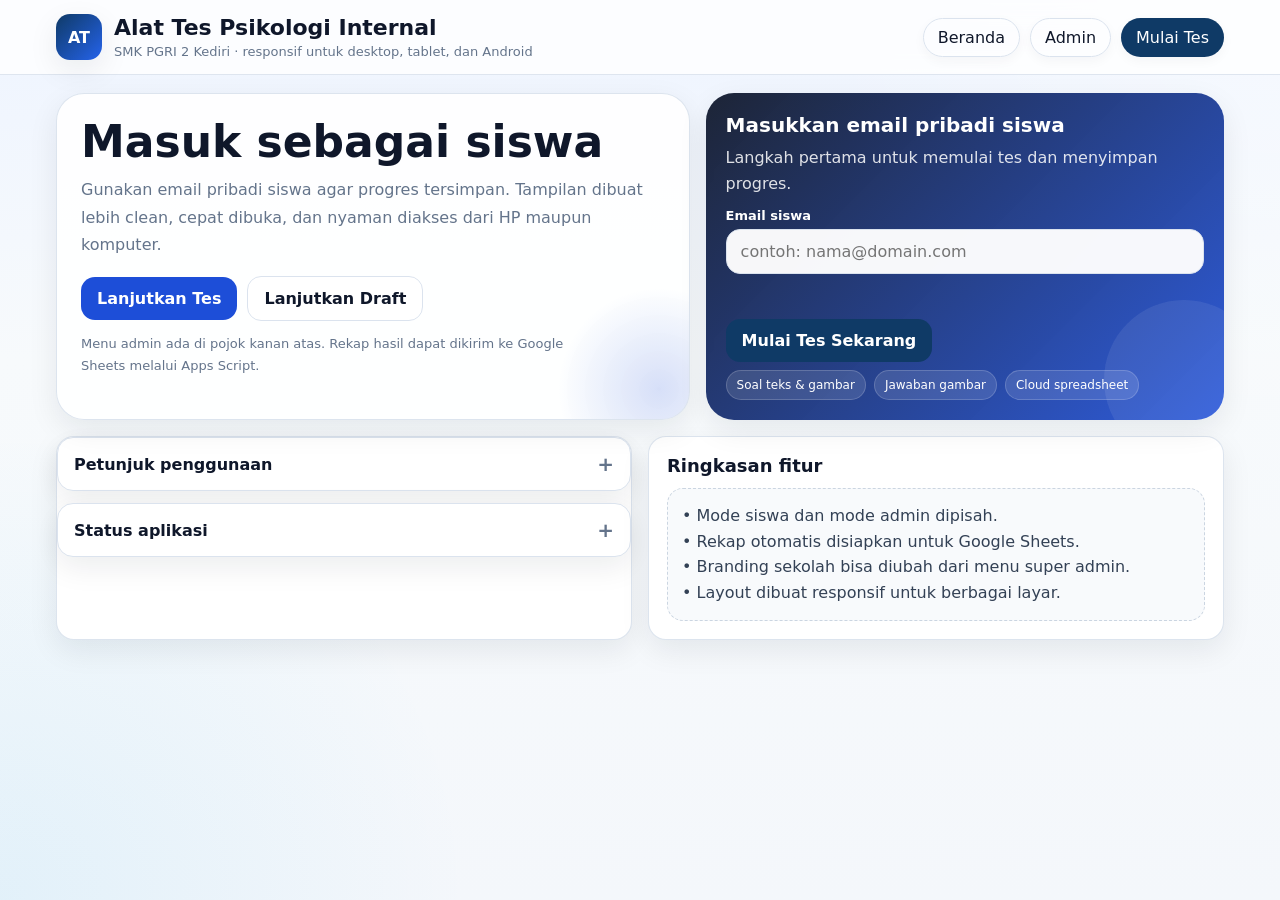
==== index.html @ 9c7709fd "Update index.html" ====
<!DOCTYPE html>
<html lang="id">
<head>
  <meta charset="UTF-8" />
  <meta name="viewport" content="width=device-width, initial-scale=1.0, maximum-scale=1.0" />
  <meta name="theme-color" content="#0f172a" />
  <title>Alat Tes Psikologi Internal - SMK PGRI 2 Kediri</title>
  <style>
    :root{
      --bg:#f4f7fb;
      --surface:#ffffff;
      --surface-2:#f8fafc;
      --text:#0f172a;
      --muted:#64748b;
      --primary:#0f3a66;
      --primary-2:#1d4ed8;
      --accent:#0ea5e9;
      --danger:#dc2626;
      --success:#16a34a;
      --border:#dbe3ee;
      --shadow:0 10px 30px rgba(15,23,42,.08);
      --radius:18px;
      --radius-sm:12px;
      --gap:16px;
    }

    *{box-sizing:border-box}
    html,body{height:100%}
    body{
      margin:0;
      font-family:system-ui,-apple-system,"Segoe UI",Roboto,Arial,sans-serif;
      background:var(--bg);
      color:var(--text);
      transition:background .25s ease, color .25s ease;
    }

    a{color:var(--primary-2); text-decoration:none}
    button,input,textarea,select{font:inherit}

    .app{
      min-height:100%;
      display:flex;
      flex-direction:column;
      position:relative;
      overflow-x:hidden;
    }

    .bg-layer{
      position:fixed;
      inset:0;
      z-index:-2;
      background:linear-gradient(180deg,#eef4ff 0%, #f7fafc 40%, #f4f7fb 100%);
      background-size:cover;
      background-position:center;
      filter:saturate(1.02);
      transition:background .3s ease;
    }

    .bg-overlay{
      position:fixed;
      inset:0;
      z-index:-1;
      background:radial-gradient(circle at top right, rgba(255,255,255,.4), transparent 30%),
                 radial-gradient(circle at bottom left, rgba(14,165,233,.08), transparent 30%);
      pointer-events:none;
    }

    .topbar{
      position:sticky;
      top:0;
      z-index:20;
      backdrop-filter:blur(12px);
      background:rgba(255,255,255,.80);
      border-bottom:1px solid rgba(219,227,238,.9);
    }
    .topbar-inner{
      max-width:1200px;
      margin:0 auto;
      padding:14px 16px;
      display:flex;
      align-items:center;
      justify-content:space-between;
      gap:12px;
      flex-wrap:wrap;
    }
    .brand{
      display:flex;
      align-items:center;
      gap:12px;
      min-width:0;
    }
    .logo{
      width:46px;height:46px;
      border-radius:14px;
      display:grid;place-items:center;
      background:linear-gradient(135deg,var(--primary),#2563eb);
      color:#fff;
      box-shadow:var(--shadow);
      font-weight:700;
      flex:0 0 auto;
      overflow:hidden;
    }
    .logo img{width:100%;height:100%;object-fit:cover;display:block}
    .brand h1{
      margin:0;
      font-size:clamp(16px,2vw,22px);
      line-height:1.2;
      color:var(--text);
    }
    .brand p{margin:2px 0 0;color:var(--muted);font-size:13px}

    .pill-row{display:flex; gap:10px; flex-wrap:wrap; align-items:center}
    .pill{
      border:1px solid var(--border);
      background:#fff;
      color:var(--text);
      border-radius:999px;
      padding:9px 14px;
      box-shadow:0 4px 12px rgba(15,23,42,.04);
      cursor:pointer;
      transition:.15s ease;
    }
    .pill:hover{transform:translateY(-1px)}
    .pill.primary{background:var(--primary); color:#fff; border-color:transparent}
    .pill.ghost{background:transparent}
    .pill.danger{background:#fff1f2; color:var(--danger); border-color:#fecdd3}

    .container{
      width:min(1200px,100%);
      margin:0 auto;
      padding:18px 16px 28px;
      flex:1;
    }

    .grid{
      display:grid;
      gap:var(--gap);
    }
    .grid.cols-2{grid-template-columns:repeat(2,minmax(0,1fr))}
    .grid.cols-3{grid-template-columns:repeat(3,minmax(0,1fr))}
    @media (max-width: 900px){
      .grid.cols-2,.grid.cols-3{grid-template-columns:1fr}
    }

    .card{
      background:var(--surface);
      border:1px solid rgba(219,227,238,.95);
      border-radius:var(--radius);
      box-shadow:var(--shadow);
      padding:18px;
    }
    .card.soft{background:rgba(255,255,255,.82)}
    .card h2,.card h3{margin:0 0 10px}
    .card p{margin:0 0 12px;color:var(--muted);line-height:1.6}

    .hero{
      display:grid;
      grid-template-columns:1.15fr .85fr;
      gap:var(--gap);
      align-items:stretch;
      margin-bottom:var(--gap);
    }
    @media (max-width: 900px){
      .hero{grid-template-columns:1fr}
    }

    .hero-banner{
      background:linear-gradient(135deg,#0f172a,#1d4ed8 55%, #0ea5e9);
      color:#fff;
      border-radius:var(--radius);
      padding:24px;
      box-shadow:var(--shadow);
      position:relative;
      overflow:hidden;
      min-height:220px;
      border:1px solid rgba(255,255,255,.12);
    }
    .hero-banner::after{
      content:"";
      position:absolute;
      right:-60px; top:-70px;
      width:240px;height:240px;
      border-radius:50%;
      background:rgba(255,255,255,.08);
    }
    .hero-banner h2{font-size:clamp(24px,4vw,40px); margin:0 0 12px; line-height:1.1}
    .hero-banner p{color:rgba(255,255,255,.9); margin:0 0 18px; max-width:68ch}
    .hero-meta{display:flex; gap:10px; flex-wrap:wrap}
    .meta-badge{
      background:rgba(255,255,255,.12);
      border:1px solid rgba(255,255,255,.18);
      color:#fff;
      padding:8px 12px;
      border-radius:999px;
      font-size:13px;
    }

    .section-title{
      display:flex; align-items:center; justify-content:space-between; gap:10px;
      margin:0 0 12px;
    }
    .section-title h3{margin:0;font-size:18px}
    .section-title small{color:var(--muted)}

    .field{display:flex; flex-direction:column; gap:6px; margin-bottom:12px}
    .field label{font-size:13px; color:#334155; font-weight:600}
    .input, textarea, select{
      width:100%;
      border:1px solid var(--border);
      border-radius:14px;
      background:#fff;
      padding:12px 14px;
      color:var(--text);
      outline:none;
      transition:.15s ease;
    }
    textarea{min-height:110px; resize:vertical}
    .input:focus, textarea:focus, select:focus{border-color:#93c5fd; box-shadow:0 0 0 4px rgba(59,130,246,.10)}

    .row{display:flex; gap:10px; flex-wrap:wrap}
    .row > *{flex:1 1 180px}
    .btn{
      border:none;
      border-radius:14px;
      padding:12px 16px;
      cursor:pointer;
      transition:.15s ease;
      font-weight:600;
      display:inline-flex;
      align-items:center;
      justify-content:center;
      gap:8px;
    }
    .btn:hover{transform:translateY(-1px)}
    .btn.primary{background:var(--primary); color:#fff}
    .btn.blue{background:var(--primary-2); color:#fff}
    .btn.gray{background:#e2e8f0; color:#0f172a}
    .btn.success{background:var(--success); color:#fff}
    .btn.danger{background:var(--danger); color:#fff}
    .btn.outline{background:#fff; border:1px solid var(--border); color:#0f172a}
    .btn.small{padding:9px 12px; border-radius:12px; font-size:14px}

    .hidden{display:none !important}

    .tabs{
      display:flex; gap:10px; flex-wrap:wrap; margin-bottom:16px;
    }
    .tab{
      border:none; background:#e2e8f0; color:#0f172a; padding:11px 14px; border-radius:999px; cursor:pointer;
    }
    .tab.active{background:var(--primary); color:#fff}

    .question-list{display:grid; gap:12px}
    .question-item{
      border:1px solid var(--border);
      border-radius:16px;
      padding:14px;
      background:#fff;
    }
    .question-item header{
      display:flex; align-items:flex-start; justify-content:space-between; gap:12px;
      margin-bottom:10px;
    }
    .question-item h4{margin:0; font-size:16px; line-height:1.45}
    .question-item .meta{color:var(--muted); font-size:13px; margin-top:4px}
    .q-image{
      width:100%;
      max-height:280px;
      object-fit:contain;
      border-radius:14px;
      border:1px solid var(--border);
      background:#f8fafc;
      margin:10px 0;
    }
    .option-list{display:grid; gap:8px; margin-top:10px}
    .option{
      border:1px solid var(--border);
      border-radius:12px;
      padding:10px 12px;
      background:var(--surface-2);
      display:flex; justify-content:space-between; gap:10px; align-items:center;
    }
    .option.selected{outline:2px solid rgba(29,78,216,.35); background:#eff6ff}
    .option label{cursor:pointer; width:100%; display:flex; justify-content:space-between; gap:10px; align-items:flex-start}
    .option .score{color:var(--muted); font-size:13px; flex:0 0 auto}
    .option-image{max-width:100%; max-height:160px; border-radius:12px; border:1px solid var(--border); margin-top:8px; display:block}
    .answer-thumb{display:block; max-width:100%; max-height:110px; border-radius:10px; border:1px solid var(--border); background:#fff; margin-top:8px}

    .toast{
      position:fixed;
      left:50%; bottom:18px;
      transform:translateX(-50%);
      background:#0f172a;
      color:#fff;
      padding:12px 16px;
      border-radius:999px;
      box-shadow:var(--shadow);
      z-index:50;
      opacity:0;
      pointer-events:none;
      transition:.2s ease;
      max-width:min(92vw,720px);
      text-align:center;
    }
    .toast.show{opacity:1; bottom:22px}

    .modal-backdrop{
      position:fixed; inset:0;
      background:rgba(15,23,42,.58);
      display:none;
      align-items:center; justify-content:center;
      padding:16px;
      z-index:40;
    }
    .modal-backdrop.show{display:flex}
    .modal{
      width:min(860px,100%);
      max-height:92vh;
      overflow:auto;
      background:#fff;
      border-radius:22px;
      box-shadow:0 24px 80px rgba(0,0,0,.22);
      padding:18px;
    }
    .modal header{display:flex; align-items:center; justify-content:space-between; gap:12px; margin-bottom:14px}
    .modal header h3{margin:0}

    .footer-note{color:var(--muted); font-size:13px; line-height:1.6}
    .small{font-size:13px; color:var(--muted)}
    .badge{
      display:inline-flex; align-items:center; gap:8px;
      background:#eff6ff;
      color:#1d4ed8;
      border:1px solid #dbeafe;
      padding:8px 12px;
      border-radius:999px;
      font-size:13px;
      margin-right:8px;
      margin-bottom:8px;
    }

    .progress-wrap{
      width:100%; height:12px; border-radius:999px; background:#e2e8f0; overflow:hidden; margin:10px 0 16px;
    }
    .progress-bar{height:100%; width:0%; background:linear-gradient(90deg,#1d4ed8,#0ea5e9); transition:width .2s ease}

    .split{
      display:grid; grid-template-columns:1.2fr .8fr; gap:var(--gap);
    }
    @media (max-width: 900px){.split{grid-template-columns:1fr}}

    .table-wrap{overflow:auto; border:1px solid var(--border); border-radius:16px}
    table{border-collapse:collapse; width:100%; background:#fff; min-width:760px}
    th,td{padding:12px 10px; border-bottom:1px solid #eef2f7; text-align:left; vertical-align:top}
    th{background:#f8fafc; position:sticky; top:0; z-index:1}
    tr:last-child td{border-bottom:none}

    .login-overlay{
      position:fixed; inset:0;
      display:none;
      align-items:center; justify-content:center;
      background:linear-gradient(180deg, rgba(15,23,42,.72), rgba(15,23,42,.5));
      padding:16px;
      z-index:45;
    }
    .login-overlay.show{display:flex}
    .login-card{
      width:min(460px,100%);
      background:#fff;
      border-radius:22px;
      box-shadow:0 24px 80px rgba(0,0,0,.26);
      padding:20px;
    }

    .editor-grid{display:grid; gap:12px}
    .editor-grid.cols-2{grid-template-columns:repeat(2,minmax(0,1fr))}
    @media (max-width: 900px){.editor-grid.cols-2{grid-template-columns:1fr}}

    .choice-grid{display:grid; gap:10px}
    .choice-row{display:grid; grid-template-columns:1.3fr .55fr .8fr auto; gap:8px; align-items:start}
    @media (max-width: 760px){
      .choice-row{grid-template-columns:1fr;}
    }

    .help-box{
      background:#f8fafc;
      border:1px dashed #cbd5e1;
      border-radius:16px;
      padding:14px;
      color:#334155;
      line-height:1.6;
    }

    .accordion details{
      border:1px solid var(--border);
      border-radius:16px;
      background:#fff;
      overflow:hidden;
      box-shadow:var(--shadow);
    }
    .accordion details + details{margin-top:12px}
    .accordion summary{
      cursor:pointer;
      padding:14px 16px;
      list-style:none;
      display:flex;
      align-items:center;
      justify-content:space-between;
      gap:12px;
      font-weight:700;
      color:var(--text);
    }
    .accordion summary::-webkit-details-marker{display:none}
    .accordion summary::after{content:'+'; font-size:20px; color:var(--muted)}
    .accordion details[open] summary::after{content:'–'}
    .accordion .accordion-body{padding:0 16px 16px; color:var(--muted); line-height:1.65}

    .hero-minimal{
      display:grid;
      gap:var(--gap);
      grid-template-columns:1.1fr .9fr;
      align-items:stretch;
      margin-bottom:var(--gap);
    }
    @media (max-width: 900px){.hero-minimal{grid-template-columns:1fr}}

    .main-entry{
      background:rgba(255,255,255,.88);
      border:1px solid rgba(219,227,238,.95);
      border-radius:28px;
      padding:24px;
      box-shadow:var(--shadow);
      position:relative;
      overflow:hidden;
    }
    .main-entry::before{
      content:"";
      position:absolute;
      inset:auto -80px -80px auto;
      width:220px;height:220px;
      border-radius:50%;
      background:radial-gradient(circle, rgba(29,78,216,.18), transparent 65%);
      pointer-events:none;
    }
    .main-entry h2{margin:0 0 10px; font-size:clamp(28px,4.2vw,44px); line-height:1.1; color:var(--text)}
    .main-entry p{margin:0 0 18px; color:var(--muted); line-height:1.7; max-width:60ch}
    .entry-cta{display:flex; gap:10px; flex-wrap:wrap; align-items:center}

    .student-box{
      background:linear-gradient(135deg, rgba(15,23,42,.94), rgba(29,78,216,.92));
      color:#fff;
      border-radius:28px;
      padding:20px;
      box-shadow:var(--shadow);
      display:flex;
      flex-direction:column;
      justify-content:space-between;
      min-height:100%;
      position:relative;
      overflow:hidden;
    }
    .student-box::after{
      content:"";
      position:absolute;
      inset:auto -40px -40px auto;
      width:160px;height:160px;
      border-radius:50%;
      background:rgba(255,255,255,.08);
    }
    .student-box h3{margin:0 0 8px; font-size:20px; color:#fff}
    .student-box p{margin:0 0 12px; color:rgba(255,255,255,.86); line-height:1.6}
    .student-box label{color:#fff}
    .student-box .input{background:rgba(255,255,255,.96)}
    .student-box .small{color:rgba(255,255,255,.82)}

    .status-strip{
      display:flex; gap:8px; flex-wrap:wrap;
      margin-top:8px;
    }
    .status-mini{
      background:rgba(255,255,255,.12);
      border:1px solid rgba(255,255,255,.18);
      color:#fff;
      padding:7px 10px;
      border-radius:999px;
      font-size:12px;
    }
  </style>
</head>
<body>
  <div class="bg-layer" id="bgLayer"></div>
  <div class="bg-overlay"></div>

  <div class="app">
    <header class="topbar">
      <div class="topbar-inner">
        <div class="brand">
          <div class="logo" id="logoBox"><span id="logoFallback">SP</span><img id="logoImg" class="hidden" alt="Logo sekolah"></div>
          <div>
            <h1 id="brandTitle">Alat Tes Psikologi Internal</h1>
            <p id="brandSubtitle">SMK PGRI 2 Kediri · responsif untuk desktop, tablet, dan Android</p>
          </div>
        </div>
        <div class="pill-row">
          <button class="pill ghost" id="btnStudentHome">Beranda</button>
          <button class="pill ghost" id="btnOpenAdminLogin">Admin</button>
          <button class="pill primary" id="btnOpenStudent">Mulai Tes</button>
        </div>
      </div>
    </header>

    <main class="container">
      <section id="homeView">
        <div class="hero-minimal">
          <div class="main-entry">
            <h2>Masuk sebagai siswa</h2>
            <p>
              Gunakan email pribadi siswa agar progres tersimpan. Tampilan dibuat lebih clean, cepat dibuka, dan nyaman diakses dari HP maupun komputer.
            </p>
            <div class="entry-cta">
              <button class="btn blue" id="btnStartTestMain">Lanjutkan Tes</button>
              <button class="btn outline" id="btnResumeDraft">Lanjutkan Draft</button>
            </div>
            <p class="small" style="margin-top:12px">Menu admin ada di pojok kanan atas. Rekap hasil dapat dikirim ke Google Sheets melalui Apps Script.</p>
          </div>

          <div class="student-box">
            <div>
              <h3>Masukkan email pribadi siswa</h3>
              <p>Langkah pertama untuk memulai tes dan menyimpan progres.</p>
              <div class="field">
                <label for="studentEmail">Email siswa</label>
                <input id="studentEmail" class="input" type="email" placeholder="contoh: nama@domain.com" autocomplete="email" />
              </div>
            </div>
            <div>
              <button class="btn primary" id="btnStartTest">Mulai Tes Sekarang</button>
              <div class="status-strip">
                <span class="status-mini">Soal teks & gambar</span>
                <span class="status-mini">Jawaban gambar</span>
                <span class="status-mini">Cloud spreadsheet</span>
              </div>
            </div>
          </div>
        </div>

        <div class="grid cols-2">
          <div class="accordion card" style="padding:0">
            <details>
              <summary>Petunjuk penggunaan</summary>
              <div class="accordion-body">
                <div>1. Siswa memasukkan email lalu menekan tombol mulai.</div>
                <div>2. Soal bisa berbentuk teks, gambar, atau pilihan jawaban bergambar.</div>
                <div>3. Super admin dapat menambah, mengubah, dan menghapus soal.</div>
                <div>4. Admin biasa hanya melihat rekap hasil.</div>
              </div>
            </details>
            <details>
              <summary>Status aplikasi</summary>
              <div class="accordion-body" id="statusAccordion">
                Memuat status...
              </div>
            </details>
          </div>
          <div class="card">
            <div class="section-title">
              <h3>Ringkasan fitur</h3>
            </div>
            <div class="help-box">
              <div>• Mode siswa dan mode admin dipisah.</div>
              <div>• Rekap otomatis disiapkan untuk Google Sheets.</div>
              <div>• Branding sekolah bisa diubah dari menu super admin.</div>
              <div>• Layout dibuat responsif untuk berbagai layar.</div>
            </div>
          </div>
        </div>
      </section>

      <section id="testView" class="hidden">
        <div class="card">
          <div class="section-title">
            <div>
              <h3>Tes aktif</h3>
              <small id="testEmailLabel">Email: -</small>
            </div>
            <div class="row" style="justify-content:flex-end; flex:0 0 auto">
              <button class="btn outline small" id="btnSaveDraft">Simpan Progres</button>
              <button class="btn gray small" id="btnBackHome1">Kembali</button>
            </div>
          </div>
          <div class="progress-wrap"><div class="progress-bar" id="progressBar"></div></div>
          <div id="questionHost"></div>
          <div class="row" style="margin-top:16px">
            <button class="btn outline" id="btnPrevQ">Sebelumnya</button>
            <button class="btn blue" id="btnNextQ">Selanjutnya</button>
            <button class="btn success" id="btnFinishTest">Selesai & Kirim</button>
          </div>
        </div>
      </section>

      <section id="adminView" class="hidden">
        <div class="split">
          <div class="card">
            <div class="section-title">
              <div>
                <h3>Panel Admin</h3>
                <small id="adminRoleLabel">Peran: -</small>
              </div>
              <div class="row" style="justify-content:flex-end; flex:0 0 auto">
                <button class="btn outline small" id="btnLogoutAdmin">Keluar</button>
                <button class="btn gray small" id="btnBackHome2">Kembali</button>
              </div>
            </div>

            <div class="tabs">
              <button class="tab active" data-tab="questions">Soal</button>
              <button class="tab" data-tab="results">Rekap</button>
              <button class="tab" data-tab="settings">Pengaturan</button>
            </div>

            <div id="adminQuestionsTab">
              <div class="row" style="margin-bottom:12px; align-items:center">
                <span class="badge" id="questionCountBadge">0 soal aktif</span>
                <button class="btn primary small" id="btnAddQuestion">Tambah Soal</button>
              </div>
              <div class="question-list" id="questionList"></div>
            </div>

            <div id="adminResultsTab" class="hidden">
              <div class="row" style="margin-bottom:12px; align-items:center">
                <span class="badge" id="resultCountBadge">0 hasil</span>
                <button class="btn success small" id="btnExportCSV">Unduh CSV</button>
                <button class="btn blue small" id="btnSyncNow">Kirim Ulang ke Spreadsheet</button>
              </div>
              <div class="table-wrap">
                <table>
                  <thead>
                    <tr>
                      <th>Waktu</th>
                      <th>Email</th>
                      <th>Skor</th>
                      <th>Ringkasan Jawaban</th>
                    </tr>
                  </thead>
                  <tbody id="resultsTable"></tbody>
                </table>
              </div>
            </div>

            <div id="adminSettingsTab" class="hidden">
              <div class="section-title">
                <h3>Pengaturan spreadsheet & branding</h3>
              </div>
              <div class="help-box" style="margin-bottom:12px">
                Tempel endpoint Google Apps Script Web App di bawah ini agar hasil tes masuk ke Google Sheets. Super admin juga bisa mengganti logo, header, warna, dan background sekolah.
              </div>

              <div class="field">
                <label for="sheetEndpoint">Spreadsheet endpoint URL</label>
                <input id="sheetEndpoint" class="input" type="url" placeholder="https://script.google.com/macros/s/.../exec" />
              </div>

              <div class="grid cols-2" style="margin-top:14px">
                <div class="field">
                  <label for="brandingTitle">Judul header</label>
                  <input id="brandingTitle" class="input" type="text" placeholder="Alat Tes Psikologi Internal" />
                </div>
                <div class="field">
                  <label for="brandingSubtitle">Subjudul header</label>
                  <input id="brandingSubtitle" class="input" type="text" placeholder="SMK PGRI 2 Kediri" />
                </div>
                <div class="field">
                  <label for="brandingLogoFile">Logo sekolah (gambar)</label>
                  <input id="brandingLogoFile" class="input" type="file" accept="image/*" />
                </div>
                <div class="field">
                  <label for="brandingBackgroundFile">Background (gambar opsional)</label>
                  <input id="brandingBackgroundFile" class="input" type="file" accept="image/*" />
                </div>
                <div class="field">
                  <label for="primaryColor">Warna utama</label>
                  <input id="primaryColor" class="input" type="color" value="#0f3a66" />
                </div>
                <div class="field">
                  <label for="textColor">Warna tulisan</label>
                  <input id="textColor" class="input" type="color" value="#0f172a" />
                </div>
                <div class="field">
                  <label for="bgColor">Warna latar</label>
                  <input id="bgColor" class="input" type="color" value="#f4f7fb" />
                </div>
                <div class="field">
                  <label for="heroColor">Warna banner</label>
                  <input id="heroColor" class="input" type="color" value="#1d4ed8" />
                </div>
              </div>
              <div class="help-box">
                Rekomendasi resolusi: logo 512×512 px atau lebih besar dengan rasio 1:1, background horizontal 1600×900 px atau lebih besar, dan gambar soal/jawaban minimal 800 px agar tetap tajam di HP.
              </div>

              <div class="row" style="margin-top:12px">
                <button class="btn blue" id="btnSaveSettings">Simpan Pengaturan</button>
                <button class="btn outline" id="btnResetBranding">Reset Branding</button>
                <button class="btn outline" id="btnTestEndpoint">Tes Endpoint</button>
              </div>
              <p class="footer-note" style="margin-top:12px">
                Gunakan Google Sheets + Apps Script supaya rekap benar-benar tersimpan ke cloud.
              </p>
            </div>
          </div>

          <div class="card">
            <div class="section-title">
              <h3>Info login</h3>
            </div>
            <div class="help-box">
              <div><b>Super admin</b></div>
              <div>Email: yuliaratri17@smkpgri2kdr.sch.id</div>
              <div>Password: rayarvian20</div>
              <hr style="border:none;border-top:1px solid #e2e8f0;margin:12px 0">
              <div><b>Admin biasa</b></div>
              <div>Email: admin</div>
              <div>Password: bksmkngrida2026</div>
              <hr style="border:none;border-top:1px solid #e2e8f0;margin:12px 0">
              <div>Super admin bisa menambah, mengedit, dan menghapus soal. Admin biasa hanya melihat rekap hasil.</div>
            </div>
          </div>
        </div>
      </section>
    </main>
  </div>

  <div class="toast" id="toast"></div>

  <div class="login-overlay" id="loginOverlay">
    <div class="login-card">
      <header>
        <h3>Login Admin</h3>
        <button class="btn outline small" id="btnCloseLogin">Tutup</button>
      </header>
      <div class="field">
        <label for="adminEmail">Email</label>
        <input id="adminEmail" class="input" type="text" placeholder="Email admin" />
      </div>
      <div class="field">
        <label for="adminPassword">Password</label>
        <input id="adminPassword" class="input" type="password" placeholder="Password" />
      </div>
      <div class="row">
        <button class="btn primary" id="btnDoLogin">Masuk</button>
      </div>
      <p class="footer-note" style="margin-top:12px">
        Login ini dibuat untuk aplikasi internal berbasis HTML statis. Untuk penggunaan publik, login sebaiknya dipindah ke sistem autentikasi yang aman.
      </p>
    </div>
  </div>

  <div class="modal-backdrop" id="questionModalBackdrop">
    <div class="modal">
      <header>
        <h3 id="questionModalTitle">Tambah Soal</h3>
        <button class="btn outline small" id="btnCloseQuestionModal">Tutup</button>
      </header>
      <div class="editor-grid cols-2">
        <div class="field" style="grid-column:1/-1">
          <label for="qPrompt">Teks soal</label>
          <textarea id="qPrompt" placeholder="Tulis pertanyaan di sini..."></textarea>
        </div>
        <div class="field">
          <label for="qType">Tipe soal</label>
          <select id="qType">
            <option value="mcq">Pilihan ganda</option>
            <option value="text">Isian / jawaban singkat</option>
          </select>
        </div>
        <div class="field">
          <label for="qImageFile">Gambar soal (opsional)</label>
          <input id="qImageFile" class="input" type="file" accept="image/*" />
        </div>
        <div class="field" style="grid-column:1/-1">
          <label for="qImageUrl">Atau URL gambar soal (opsional)</label>
          <input id="qImageUrl" class="input" type="url" placeholder="https://..." />
        </div>
      </div>

      <div id="mcqEditor" style="margin-top:8px">
        <div class="section-title">
          <h3 style="font-size:16px">Opsi jawaban</h3>
          <button class="btn outline small" id="btnAddOption">Tambah Opsi</button>
        </div>
        <div class="choice-grid" id="optionEditor"></div>
        <p class="footer-note">Setiap opsi bisa berisi teks, skor, dan gambar jawaban. Ini cocok untuk soal bergambar seperti pilihan a, b, c, d berupa gambar.</p>
      </div>

      <div id="textEditor" class="hidden" style="margin-top:8px">
        <div class="help-box">Soal isian hanya menyimpan jawaban siswa sebagai teks.</div>
      </div>

      <div class="row" style="margin-top:16px">
        <button class="btn primary" id="btnSaveQuestion">Simpan Soal</button>
      </div>
    </div>
  </div>

  <script>
    const STORAGE_KEYS = {
      questions: 'sp_psikologi_questions_v1',
      results: 'sp_psikologi_results_v1',
      settings: 'sp_psikologi_settings_v1',
      drafts: 'sp_psikologi_drafts_v1',
      adminSession: 'sp_psikologi_admin_session_v1'
    };

    const DEFAULT_ENDPOINT = 'https://script.google.com/macros/s/AKfycbyOaNrHdIgJA8pxXSQyQ0pzdTNEAXeSAtAEP9_ZpTKflXFk_jZeUFXjpUIiLCWT061s/exec';

    const ADMIN_CREDENTIALS = [
      { email: 'yuliaratri17@smkpgri2kdr.sch.id', password: 'rayarvian20', role: 'superadmin', label: 'Super Admin' },
      { email: 'admin', password: 'bksmkngrida2026', role: 'admin', label: 'Admin Biasa' }
    ];

    const DEFAULT_BRANDING = {
      title: 'Alat Tes Psikologi Internal',
      subtitle: 'SMK PGRI 2 Kediri · responsif untuk desktop, tablet, dan Android',
      logoData: '',
      backgroundData: '',
      primaryColor: '#0f3a66',
      textColor: '#0f172a',
      bgColor: '#f4f7fb',
      heroColor: '#1d4ed8'
    };

    const state = {
      currentView: 'home',
      currentTab: 'questions',
      admin: null,
      questions: [],
      results: [],
      settings: {},
      draftEmail: '',
      testIndex: 0,
      answers: {},
      editingQuestionId: null,
      pendingImageData: null,
      pendingOptionImages: {}
    };

    const el = (id) => document.getElementById(id);
    const escapeHtml = (str) => String(str || '')
      .replaceAll('&','&amp;')
      .replaceAll('<','&lt;')
      .replaceAll('>','&gt;')
      .replaceAll('"','&quot;')
      .replaceAll("'",'&#39;');

    function uid(){
      return 'q_' + Math.random().toString(36).slice(2,9) + Date.now().toString(36);
    }

    function nowText(){
      return new Date().toLocaleString('id-ID', { dateStyle:'medium', timeStyle:'short' });
    }

    function safeParse(value, fallback){
      try { return value ? JSON.parse(value) : fallback; } catch { return fallback; }
    }

    function saveAll(){
      localStorage.setItem(STORAGE_KEYS.questions, JSON.stringify(state.questions));
      localStorage.setItem(STORAGE_KEYS.results, JSON.stringify(state.results));
      localStorage.setItem(STORAGE_KEYS.settings, JSON.stringify(state.settings));
      if (state.admin) localStorage.setItem(STORAGE_KEYS.adminSession, JSON.stringify(state.admin));
    }

    function seedQuestions(){
      return [
        {
          id: uid(),
          type: 'mcq',
          prompt: 'Saya merasa mudah bergaul dengan teman baru.',
          image: '',
          options: [
            { text: 'Sangat tidak setuju', score: 0, image: '' },
            { text: 'Tidak setuju', score: 1, image: '' },
            { text: 'Setuju', score: 2, image: '' },
            { text: 'Sangat setuju', score: 3, image: '' }
          ]
        },
        {
          id: uid(),
          type: 'text',
          prompt: 'Tuliskan satu hal yang biasanya membuat kamu merasa lebih tenang saat sedang cemas.',
          image: '',
          options: []
        }
      ];
    }

    function loadAll(){
      state.questions = safeParse(localStorage.getItem(STORAGE_KEYS.questions), []);
      state.results = safeParse(localStorage.getItem(STORAGE_KEYS.results), []);
      state.settings = Object.assign({}, DEFAULT_BRANDING, safeParse(localStorage.getItem(STORAGE_KEYS.settings), {}));
      if (!state.settings.sheetEndpoint) state.settings.sheetEndpoint = DEFAULT_ENDPOINT;
      state.admin = safeParse(localStorage.getItem(STORAGE_KEYS.adminSession), null);
      if (!Array.isArray(state.questions) || !state.questions.length) {
        state.questions = seedQuestions();
        localStorage.setItem(STORAGE_KEYS.questions, JSON.stringify(state.questions));
      }
    }

    function toast(message){
      const t = el('toast');
      t.textContent = message;
      t.classList.add('show');
      clearTimeout(window._toastTimer);
      window._toastTimer = setTimeout(() => t.classList.remove('show'), 2400);
    }

    function setView(view){
      state.currentView = view;
      el('homeView').classList.toggle('hidden', view !== 'home');
      el('testView').classList.toggle('hidden', view !== 'test');
      el('adminView').classList.toggle('hidden', view !== 'admin');
      renderStatus();
      if (view === 'admin') renderAdmin();
      if (view === 'test') renderQuestion();
      window.scrollTo({ top: 0, behavior: 'smooth' });
    }

    function applyBranding(){
      const branding = Object.assign({}, DEFAULT_BRANDING, state.settings || {});
      document.documentElement.style.setProperty('--primary', branding.primaryColor || DEFAULT_BRANDING.primaryColor);
      document.documentElement.style.setProperty('--primary-2', branding.heroColor || DEFAULT_BRANDING.heroColor);
      document.documentElement.style.setProperty('--text', branding.textColor || DEFAULT_BRANDING.textColor);
      document.documentElement.style.setProperty('--bg', branding.bgColor || DEFAULT_BRANDING.bgColor);
      el('brandTitle').textContent = branding.title || DEFAULT_BRANDING.title;
      el('brandSubtitle').textContent = branding.subtitle || DEFAULT_BRANDING.subtitle;
      const bgLayer = el('bgLayer');
      if (branding.backgroundData) {
        bgLayer.style.backgroundImage = `linear-gradient(180deg, rgba(255,255,255,.72), rgba(255,255,255,.68)), url('${branding.backgroundData}')`;
      } else {
        bgLayer.style.backgroundImage = 'linear-gradient(180deg,#eef4ff 0%, #f7fafc 40%, #f4f7fb 100%)';
      }
      if (branding.logoData) {
        el('logoImg').src = branding.logoData;
        el('logoImg').classList.remove('hidden');
        el('logoFallback').classList.add('hidden');
      } else {
        el('logoImg').classList.add('hidden');
        el('logoFallback').classList.remove('hidden');
        el('logoFallback').textContent = (branding.title || 'SP').split(' ').map(x => x[0]).slice(0,2).join('').toUpperCase();
      }
    }

    function renderStatus(){
      const adminText = state.admin ? `Login admin aktif: ${state.admin.label}` : 'Belum login admin';
      const sheetText = state.settings.sheetEndpoint ? 'Spreadsheet endpoint tersambung' : 'Spreadsheet endpoint belum diisi';
      const str = [
        adminText,
        sheetText,
        `${state.questions.length} soal tersimpan`,
        `${state.results.length} hasil rekap`
      ].map(x => `<span class="badge">${escapeHtml(x)}</span>`).join('');
      const accordion = el('statusAccordion');
      if (accordion) accordion.innerHTML = str;
    }

    function openLogin(){
      el('loginOverlay').classList.add('show');
      el('adminEmail').value = '';
      el('adminPassword').value = '';
      setTimeout(() => el('adminEmail').focus(), 100);
    }

    function closeLogin(){
      el('loginOverlay').classList.remove('show');
    }

    function doLogin(){
      const email = el('adminEmail').value.trim();
      const password = el('adminPassword').value;
      const found = ADMIN_CREDENTIALS.find(a => a.email === email && a.password === password);
      if (!found) { toast('Login gagal. Cek email dan password admin.'); return; }
      state.admin = { email: found.email, role: found.role, label: found.label };
      saveAll();
      closeLogin();
      toast(`Masuk sebagai ${found.label}`);
      el('adminRoleLabel').textContent = `Peran: ${found.label}`;
      setView('admin');
    }

    function renderAdmin(){
      el('adminRoleLabel').textContent = `Peran: ${state.admin ? state.admin.label : '-'}`;
      el('sheetEndpoint').value = state.settings.sheetEndpoint || DEFAULT_ENDPOINT;
      el('brandingTitle').value = state.settings.title || DEFAULT_BRANDING.title;
      el('brandingSubtitle').value = state.settings.subtitle || DEFAULT_BRANDING.subtitle;
      el('primaryColor').value = state.settings.primaryColor || DEFAULT_BRANDING.primaryColor;
      el('textColor').value = state.settings.textColor || DEFAULT_BRANDING.textColor;
      el('bgColor').value = state.settings.bgColor || DEFAULT_BRANDING.bgColor;
      el('heroColor').value = state.settings.heroColor || DEFAULT_BRANDING.heroColor;
      renderTabs();
      renderQuestions();
      renderResults();
      renderStatus();
    }

    function renderTabs(){
      document.querySelectorAll('.tab').forEach(btn => {
        btn.classList.toggle('active', btn.dataset.tab === state.currentTab);
      });
      el('adminQuestionsTab').classList.toggle('hidden', state.currentTab !== 'questions');
      el('adminResultsTab').classList.toggle('hidden', state.currentTab !== 'results');
      el('adminSettingsTab').classList.toggle('hidden', state.currentTab !== 'settings');
    }

    function renderQuestions(){
      el('questionCountBadge').textContent = `${state.questions.length} soal aktif`;
      const host = el('questionList');
      if (!state.questions.length) {
        host.innerHTML = '<div class="help-box">Belum ada soal. Tambahkan soal pertama dari tombol <b>Tambah Soal</b>.</div>';
        return;
      }
      host.innerHTML = state.questions.map((q, idx) => `
        <div class="question-item">
          <header>
            <div>
              <h4>${idx+1}. ${escapeHtml(q.prompt || '(Tanpa teks soal)')}</h4>
              <div class="meta">Tipe: ${q.type === 'mcq' ? 'Pilihan ganda' : 'Isian'} · ID: ${q.id}</div>
            </div>
            ${state.admin?.role === 'superadmin' ? `
              <div class="row" style="flex:0 0 auto; justify-content:flex-end">
                <button class="btn outline small" onclick="editQuestion('${q.id}')">Edit</button>
                <button class="btn danger small" onclick="deleteQuestion('${q.id}')">Hapus</button>
              </div>
            ` : ''}
          </header>
          ${q.image ? `<img class="q-image" src="${q.image}" alt="Gambar soal">` : ''}
          ${q.type === 'mcq' ? `
            <div class="option-list">
              ${q.options.map(opt => `
                <div class="option">
                  <div style="width:100%">
                    <div>${escapeHtml(opt.text)}</div>
                    ${opt.image ? `<img class="answer-thumb" src="${opt.image}" alt="Gambar jawaban">` : ''}
                  </div>
                  <span class="score">Skor ${Number(opt.score || 0)}</span>
                </div>
              `).join('')}
            </div>
          ` : '<div class="small">Jawaban siswa akan disimpan sebagai teks.</div>'}
        </div>
      `).join('');
    }

    function renderResults(){
      el('resultCountBadge').textContent = `${state.results.length} hasil`;
      const body = el('resultsTable');
      if (!state.results.length) {
        body.innerHTML = '<tr><td colspan="4">Belum ada hasil tes.</td></tr>';
        return;
      }
      body.innerHTML = state.results.slice().reverse().map(r => `
        <tr>
          <td>${escapeHtml(r.time)}</td>
          <td>${escapeHtml(r.email)}</td>
          <td><b>${Number(r.score || 0)}</b></td>
          <td>${escapeHtml(r.summary || '')}</td>
        </tr>
      `).join('');
    }

    function getStudentEmail(){
      return (el('studentEmail').value || state.draftEmail || '').trim();
    }

    function draftKey(email){ return `${STORAGE_KEYS.drafts}_${email.toLowerCase()}`; }

    function saveDraftOnly(){
      const email = getStudentEmail();
      if (!email || !email.includes('@')) return;
      localStorage.setItem(draftKey(email), JSON.stringify({
        email,
        index: state.testIndex,
        answers: state.answers,
        updatedAt: new Date().toISOString()
      }));
    }

    function startTest(resume=false){
      const email = getStudentEmail();
      if (!email || !email.includes('@')) { toast('Masukkan email pribadi siswa yang valid.'); el('studentEmail').focus(); return; }
      state.draftEmail = email;
      const draft = safeParse(localStorage.getItem(draftKey(email)), null);
      state.answers = draft?.answers || {};
      state.testIndex = resume && draft ? draft.index || 0 : 0;
      if (state.questions.length === 0) { toast('Belum ada soal.'); return; }
      setView('test');
      toast(resume && draft ? 'Draft berhasil dibuka.' : 'Tes dimulai.');
    }

    function renderQuestion(){
      const email = getStudentEmail();
      el('testEmailLabel').textContent = email ? `Email: ${email}` : 'Email: belum diisi';
      const q = state.questions[state.testIndex];
      if (!q) {
        el('questionHost').innerHTML = '<div class="help-box">Belum ada soal. Silakan login admin untuk menambahkan soal.</div>';
        el('progressBar').style.width = '0%';
        return;
      }

      const total = state.questions.length;
      const progress = ((state.testIndex + 1) / total) * 100;
      el('progressBar').style.width = progress + '%';

      let content = `
        <div class="question-item" style="border:none; padding:0">
          <div class="section-title" style="margin-bottom:8px">
            <h3>Soal ${state.testIndex + 1} dari ${total}</h3>
            <small>${q.type === 'mcq' ? 'Pilihan ganda' : 'Isian'}</small>
          </div>
          <h4 style="font-size:18px; margin:0 0 8px; line-height:1.5">${escapeHtml(q.prompt || '')}</h4>
          ${q.image ? `<img class="q-image" src="${q.image}" alt="Gambar soal">` : ''}
      `;

      if (q.type === 'mcq') {
        const current = state.answers[q.id] || '';
        content += `
          <div class="option-list">
            ${q.options.map((opt, idx) => {
              const selected = current === String(idx);
              return `
                <div class="option ${selected ? 'selected' : ''}">
                  <label>
                    <span style="display:block; width:100%">
                      <span style="display:flex; gap:10px; align-items:flex-start; width:100%">
                        <input type="radio" name="answer_${q.id}" value="${idx}" ${selected ? 'checked' : ''} onchange="saveAnswer('${q.id}', this.value)">
                        <span style="display:block">
                          <span>${escapeHtml(opt.text)}</span>
                          ${opt.image ? `<img class="option-image" src="${opt.image}" alt="Jawaban bergambar">` : ''}
                        </span>
                      </span>
                    </span>
                    <span class="score">Skor ${Number(opt.score || 0)}</span>
                  </label>
                </div>
              `;
            }).join('')}
          </div>
        `;
      } else {
        const current = state.answers[q.id] || '';
        content += `
          <div class="field" style="margin-top:12px">
            <label for="textAnswer">Jawaban</label>
            <textarea id="textAnswer" placeholder="Tulis jawaban di sini...">${escapeHtml(current)}</textarea>
          </div>
          <div class="small">Jawaban akan tersimpan saat berpindah soal atau saat klik Simpan Progres.</div>
        `;
      }

      content += `</div>`;
      el('questionHost').innerHTML = content;
      renderNavState();
    }

    function renderNavState(){
      el('btnPrevQ').disabled = state.testIndex <= 0;
      el('btnNextQ').disabled = state.testIndex >= state.questions.length - 1;
    }

    function saveAnswer(questionId, value){
      state.answers[questionId] = value;
      saveDraftOnly();
    }

    function collectTestData(){
      const email = getStudentEmail();
      let totalScore = 0;
      const summaryParts = [];
      for (const q of state.questions) {
        const answer = state.answers[q.id];
        if (q.type === 'mcq') {
          const idx = Number(answer);
          const opt = q.options?.[idx];
          if (opt) {
            totalScore += Number(opt.score || 0);
            summaryParts.push(`${q.prompt.slice(0,26)}: ${opt.text}`);
          } else {
            summaryParts.push(`${q.prompt.slice(0,26)}: -`);
          }
        } else {
          summaryParts.push(`${q.prompt.slice(0,26)}: ${String(answer || '-').slice(0,40)}`);
        }
      }
      return { email, score: totalScore, summary: summaryParts.join(' | ') };
    }

    async function trySendToSpreadsheet(record){
      const endpoint = (state.settings.sheetEndpoint || DEFAULT_ENDPOINT || '').trim();
      if (!endpoint) return;
      try {
        await fetch(endpoint, {
          method: 'POST',
          headers: { 'Content-Type': 'application/json' },
          body: JSON.stringify({
            source: 'SMK PGRI 2 Kediri Psychological Test',
            type: 'result',
            record
          })
        });
      } catch (err) {
        console.warn('Gagal mengirim ke spreadsheet:', err);
      }
    }

    async function submitTest(){
      const email = getStudentEmail();
      if (!email || !email.includes('@')) { toast('Email siswa tidak valid.'); return; }
      if (!state.questions.length) { toast('Tidak ada soal untuk dikirim.'); return; }
      const data = collectTestData();
      const record = {
        time: nowText(),
        email: data.email,
        score: data.score,
        summary: data.summary,
        answers: state.answers,
        submittedAt: new Date().toISOString()
      };
      state.results.push(record);
      saveAll();
      localStorage.removeItem(draftKey(email));
      await trySendToSpreadsheet(record);
      toast('Hasil tes tersimpan dan dikirim.');
      state.answers = {};
      state.testIndex = 0;
      setView('home');
    }

    function editQuestion(id){
      if (state.admin?.role !== 'superadmin') return;
      const q = state.questions.find(x => x.id === id);
      if (!q) return;
      state.editingQuestionId = id;
      el('questionModalTitle').textContent = 'Edit Soal';
      el('qPrompt').value = q.prompt || '';
      el('qType').value = q.type || 'mcq';
      el('qImageUrl').value = q.image && q.image.startsWith('http') ? q.image : '';
      state.pendingImageData = q.image && q.image.startsWith('data:') ? q.image : null;
      el('mcqEditor').classList.toggle('hidden', q.type !== 'mcq');
      el('textEditor').classList.toggle('hidden', q.type !== 'text');
      renderOptionEditor(q.options || [{ text:'', score:0, image:'' }]);
      el('questionModalBackdrop').classList.add('show');
    }

    function deleteQuestion(id){
      if (state.admin?.role !== 'superadmin') return;
      if (!confirm('Hapus soal ini?')) return;
      state.questions = state.questions.filter(q => q.id !== id);
      saveAll();
      renderQuestions();
      renderStatus();
      toast('Soal dihapus.');
    }

    function openQuestionModal(){
      if (state.admin?.role !== 'superadmin') { toast('Hanya super admin yang bisa menambah / mengedit soal.'); return; }
      state.editingQuestionId = null;
      state.pendingImageData = null;
      state.pendingOptionImages = {};
      el('questionModalTitle').textContent = 'Tambah Soal';
      el('qPrompt').value = '';
      el('qType').value = 'mcq';
      el('qImageFile').value = '';
      el('qImageUrl').value = '';
      el('mcqEditor').classList.remove('hidden');
      el('textEditor').classList.add('hidden');
      renderOptionEditor([
        { text:'', score:0, image:'' },
        { text:'', score:1, image:'' },
        { text:'', score:2, image:'' },
        { text:'', score:3, image:'' }
      ]);
      el('questionModalBackdrop').classList.add('show');
    }

    function closeQuestionModal(){
      el('questionModalBackdrop').classList.remove('show');
    }

    function renderOptionEditor(options){
      const host = el('optionEditor');
      const arr = options && options.length ? options : [{ text:'', score:0, image:'' }];
      host.innerHTML = arr.map((opt, idx) => `
        <div class="choice-row" data-idx="${idx}">
          <div class="field" style="margin:0">
            <label>Teks opsi ${idx+1}</label>
            <input class="input opt-text" placeholder="Teks opsi ${idx+1}" value="${escapeHtml(opt.text || '')}">
          </div>
          <div class="field" style="margin:0">
            <label>Skor</label>
            <input class="input opt-score" type="number" min="0" step="1" placeholder="Skor" value="${Number(opt.score || 0)}">
          </div>
          <div class="field" style="margin:0">
            <label>Gambar jawaban</label>
            <input class="input opt-image-url" type="url" placeholder="URL gambar (opsional)" value="${escapeHtml(opt.image && opt.image.startsWith('http') ? opt.image : '')}">
            <input class="input opt-image-file" type="file" accept="image/*" onchange="handleOptionImageFile(this)">
            <input type="hidden" class="opt-image-data" value="${escapeHtml(opt.image && opt.image.startsWith('data:') ? opt.image : '')}">
            ${opt.image ? `<img class="answer-thumb" src="${opt.image}" alt="Preview gambar jawaban">` : ''}
          </div>
          <div class="field" style="margin:0">
            <label>Aksi</label>
            <button class="btn danger small" type="button" onclick="removeOptionRow(this)">Hapus</button>
          </div>
        </div>
      `).join('');
    }

    function removeOptionRow(btn){
      btn.closest('.choice-row')?.remove();
    }
    window.removeOptionRow = removeOptionRow;

    async function handleOptionImageFile(input){
      const file = input.files && input.files[0];
      const row = input.closest('.choice-row');
      const preview = row.querySelector('.answer-thumb');
      if (!file || !row) return;
      const data = await fileToDataUrl(file);
      row.querySelector('.opt-image-data').value = data;
      row.querySelector('.opt-image-url').value = '';
      if (preview) {
        preview.src = data;
      } else {
        const img = document.createElement('img');
        img.className = 'answer-thumb';
        img.src = data;
        img.alt = 'Preview gambar jawaban';
        row.querySelector('.field:nth-child(3)').appendChild(img);
      }
    }
    window.handleOptionImageFile = handleOptionImageFile;

    function addOptionRow(){
      const host = el('optionEditor');
      const idx = host.querySelectorAll('.choice-row').length + 1;
      const div = document.createElement('div');
      div.className = 'choice-row';
      div.innerHTML = `
        <div class="field" style="margin:0">
          <label>Teks opsi ${idx}</label>
          <input class="input opt-text" placeholder="Teks opsi ${idx}">
        </div>
        <div class="field" style="margin:0">
          <label>Skor</label>
          <input class="input opt-score" type="number" min="0" step="1" placeholder="Skor" value="0">
        </div>
        <div class="field" style="margin:0">
          <label>Gambar jawaban</label>
          <input class="input opt-image-url" type="url" placeholder="URL gambar (opsional)">
          <input class="input opt-image-file" type="file" accept="image/*" onchange="handleOptionImageFile(this)">
          <input type="hidden" class="opt-image-data" value="">
        </div>
        <div class="field" style="margin:0">
          <label>Aksi</label>
          <button class="btn danger small" type="button" onclick="removeOptionRow(this)">Hapus</button>
        </div>
      `;
      host.appendChild(div);
    }

    async function saveQuestion(){
      if (state.admin?.role !== 'superadmin') return;
      const prompt = el('qPrompt').value.trim();
      const type = el('qType').value;
      if (!prompt) { toast('Teks soal belum diisi.'); return; }

      let image = state.pendingImageData || el('qImageUrl').value.trim();
      if (el('qImageFile').files && el('qImageFile').files[0]) image = await fileToDataUrl(el('qImageFile').files[0]);

      const question = {
        id: state.editingQuestionId || uid(),
        type,
        prompt,
        image,
        options: type === 'mcq' ? gatherOptions() : []
      };
      if (type === 'mcq' && question.options.length < 2) { toast('Pilihan ganda minimal 2 opsi.'); return; }
      if (type === 'mcq' && question.options.some(o => !o.text)) { toast('Semua opsi harus memiliki teks atau gambar yang jelas.'); }
      if (state.editingQuestionId) {
        state.questions = state.questions.map(q => q.id === state.editingQuestionId ? question : q);
      } else {
        state.questions.push(question);
      }
      saveAll();
      renderQuestions();
      renderStatus();
      closeQuestionModal();
      toast('Soal berhasil disimpan.');
    }

    function gatherOptions(){
      const rows = [...document.querySelectorAll('#optionEditor .choice-row')];
      return rows.map(row => {
        const text = row.querySelector('.opt-text').value.trim();
        const score = Number(row.querySelector('.opt-score').value || 0);
        const url = row.querySelector('.opt-image-url').value.trim();
        const data = row.querySelector('.opt-image-data').value.trim();
        const image = data || url;
        return { text, score, image };
      }).filter(x => x.text || x.image);
    }

    function fileToDataUrl(file){
      return new Promise((resolve, reject) => {
        const reader = new FileReader();
        reader.onload = () => resolve(String(reader.result));
        reader.onerror = reject;
        reader.readAsDataURL(file);
      });
    }

    function exportCSV(){
      if (!state.results.length) { toast('Belum ada data untuk diekspor.'); return; }
      const headers = ['time','email','score','summary'];
      const rows = state.results.map(r => headers.map(h => csvCell(r[h])).join(','));
      const csv = [headers.join(','), ...rows].join('\n');
      downloadFile('rekap_tes_psikologi.csv', csv, 'text/csv;charset=utf-8;');
    }

    function csvCell(value){
      const text = String(value ?? '');
      return '"' + text.replaceAll('"', '""') + '"';
    }

    function downloadFile(filename, content, mime){
      const blob = new Blob([content], { type: mime });
      const url = URL.createObjectURL(blob);
      const a = document.createElement('a');
      a.href = url;
      a.download = filename;
      document.body.appendChild(a);
      a.click();
      a.remove();
      setTimeout(() => URL.revokeObjectURL(url), 1000);
    }

    async function syncResults(){
      if (!state.settings.sheetEndpoint) { toast('Isi spreadsheet endpoint dulu.'); return; }
      const ok = await sendBulkToSpreadsheet();
      toast(ok ? 'Data dikirim ulang ke spreadsheet.' : 'Gagal mengirim ke spreadsheet.');
    }

    async function sendBulkToSpreadsheet(){
      try {
        const payload = {
          source: 'SMK PGRI 2 Kediri Psychological Test',
          type: 'bulk-results',
          results: state.results
        };
        await fetch(state.settings.sheetEndpoint, {
          method: 'POST',
          headers: { 'Content-Type': 'application/json' },
          body: JSON.stringify(payload)
        });
        return true;
      } catch (e) {
        console.warn(e);
        return false;
      }
    }

    async function testEndpoint(){
      if (!state.settings.sheetEndpoint) { toast('Masukkan URL endpoint terlebih dahulu.'); return; }
      try {
        const res = await fetch(state.settings.sheetEndpoint, {
          method: 'POST',
          headers: { 'Content-Type': 'application/json' },
          body: JSON.stringify({ type:'ping', time:new Date().toISOString() })
        });
        toast(`Tes endpoint terkirim. Status: ${res.status}`);
      } catch (e) {
        toast('Tes endpoint gagal.');
      }
    }

    function saveSettings(){
      state.settings.sheetEndpoint = el('sheetEndpoint').value.trim() || DEFAULT_ENDPOINT;
      state.settings.title = el('brandingTitle').value.trim() || DEFAULT_BRANDING.title;
      state.settings.subtitle = el('brandingSubtitle').value.trim() || DEFAULT_BRANDING.subtitle;
      state.settings.primaryColor = el('primaryColor').value || DEFAULT_BRANDING.primaryColor;
      state.settings.textColor = el('textColor').value || DEFAULT_BRANDING.textColor;
      state.settings.bgColor = el('bgColor').value || DEFAULT_BRANDING.bgColor;
      state.settings.heroColor = el('heroColor').value || DEFAULT_BRANDING.heroColor;
      saveAll();
      applyBranding();
      renderStatus();
      toast('Pengaturan disimpan.');
    }

    function resetBranding(){
      state.settings.title = DEFAULT_BRANDING.title;
      state.settings.subtitle = DEFAULT_BRANDING.subtitle;
      state.settings.logoData = '';
      state.settings.backgroundData = '';
      state.settings.primaryColor = DEFAULT_BRANDING.primaryColor;
      state.settings.textColor = DEFAULT_BRANDING.textColor;
      state.settings.bgColor = DEFAULT_BRANDING.bgColor;
      state.settings.heroColor = DEFAULT_BRANDING.heroColor;
      saveAll();
      applyBranding();
      renderAdmin();
      toast('Branding direset.');
    }

    function logoutAdmin(){
      state.admin = null;
      localStorage.removeItem(STORAGE_KEYS.adminSession);
      renderStatus();
      toast('Admin keluar.');
      setView('home');
    }

    function restoreDraftIfAny(){
      const email = el('studentEmail').value.trim();
      if (!email) { toast('Masukkan email siswa dulu.'); return; }
      const draft = safeParse(localStorage.getItem(draftKey(email)), null);
      if (!draft) { toast('Belum ada draft tersimpan untuk email ini.'); return; }
      state.draftEmail = email;
      state.answers = draft.answers || {};
      state.testIndex = draft.index || 0;
      setView('test');
      toast('Draft dibuka.');
    }

    function goQuestion(delta){
      const q = state.questions[state.testIndex];
      if (q && q.type === 'text') {
        const ta = el('textAnswer');
        if (ta) state.answers[q.id] = ta.value;
      }
      saveDraftOnly();
      state.testIndex = Math.max(0, Math.min(state.questions.length - 1, state.testIndex + delta));
      renderQuestion();
    }

    async function handleBrandingFile(input, target){
      const file = input.files && input.files[0];
      if (!file) return;
      const data = await fileToDataUrl(file);
      state.settings[target] = data;
      saveAll();
      applyBranding();
      toast(target === 'logoData' ? 'Logo diperbarui.' : 'Background diperbarui.');
    }

    function bindEvents(){
      el('btnOpenAdminLogin').addEventListener('click', openLogin);
      el('btnCloseLogin').addEventListener('click', closeLogin);
      el('btnDoLogin').addEventListener('click', doLogin);
      el('loginOverlay').addEventListener('click', (e) => { if (e.target === el('loginOverlay')) closeLogin(); });

      el('btnStudentHome').addEventListener('click', () => setView('home'));
      el('btnBackHome1').addEventListener('click', () => setView('home'));
      el('btnBackHome2').addEventListener('click', () => setView('home'));
      el('btnOpenStudent').addEventListener('click', () => {
        const email = el('studentEmail').value.trim();
        if (email) startTest(false); else { el('studentEmail').focus(); toast('Isi email siswa dulu.'); }
      });
      el('btnStartTest').addEventListener('click', () => startTest(false));
      el('btnStartTestMain').addEventListener('click', () => startTest(false));
      el('btnResumeDraft').addEventListener('click', restoreDraftIfAny);
      el('btnSaveDraft').addEventListener('click', () => { saveDraftOnly(); toast('Progres disimpan.'); });
      el('btnPrevQ').addEventListener('click', () => goQuestion(-1));
      el('btnNextQ').addEventListener('click', () => goQuestion(1));
      el('btnFinishTest').addEventListener('click', () => {
        const q = state.questions[state.testIndex];
        if (q && q.type === 'text') {
          const ta = el('textAnswer');
          if (ta) state.answers[q.id] = ta.value;
        }
        submitTest();
      });

      el('btnAddQuestion').addEventListener('click', openQuestionModal);
      el('btnCloseQuestionModal').addEventListener('click', closeQuestionModal);
      el('questionModalBackdrop').addEventListener('click', (e) => { if (e.target === el('questionModalBackdrop')) closeQuestionModal(); });
      el('btnSaveQuestion').addEventListener('click', saveQuestion);
      el('btnAddOption').addEventListener('click', addOptionRow);

      el('qType').addEventListener('change', (e) => {
        const type = e.target.value;
        el('mcqEditor').classList.toggle('hidden', type !== 'mcq');
        el('textEditor').classList.toggle('hidden', type !== 'text');
      });

      el('brandingLogoFile').addEventListener('change', (e) => handleBrandingFile(e.target, 'logoData'));
      el('brandingBackgroundFile').addEventListener('change', (e) => handleBrandingFile(e.target, 'backgroundData'));
      el('btnSaveSettings').addEventListener('click', saveSettings);
      el('btnResetBranding').addEventListener('click', resetBranding);
      el('btnTestEndpoint').addEventListener('click', testEndpoint);
      el('btnSyncNow').addEventListener('click', syncResults);
      el('btnExportCSV').addEventListener('click', exportCSV);
      el('btnLogoutAdmin').addEventListener('click', logoutAdmin);

      document.querySelectorAll('.tab').forEach(btn => {
        btn.addEventListener('click', () => {
          state.currentTab = btn.dataset.tab;
          renderTabs();
        });
      });
    }

    window.editQuestion = editQuestion;
    window.deleteQuestion = deleteQuestion;
    window.saveAnswer = saveAnswer;
    window.handleOptionImageFile = handleOptionImageFile;
    window.removeOptionRow = removeOptionRow;

    function init(){
      loadAll();
      bindEvents();
      applyBranding();
      renderStatus();
      if (state.admin) el('adminRoleLabel').textContent = `Peran: ${state.admin.label}`;
      setView('home');
    }

    init();
  </script>
</body>
</html>
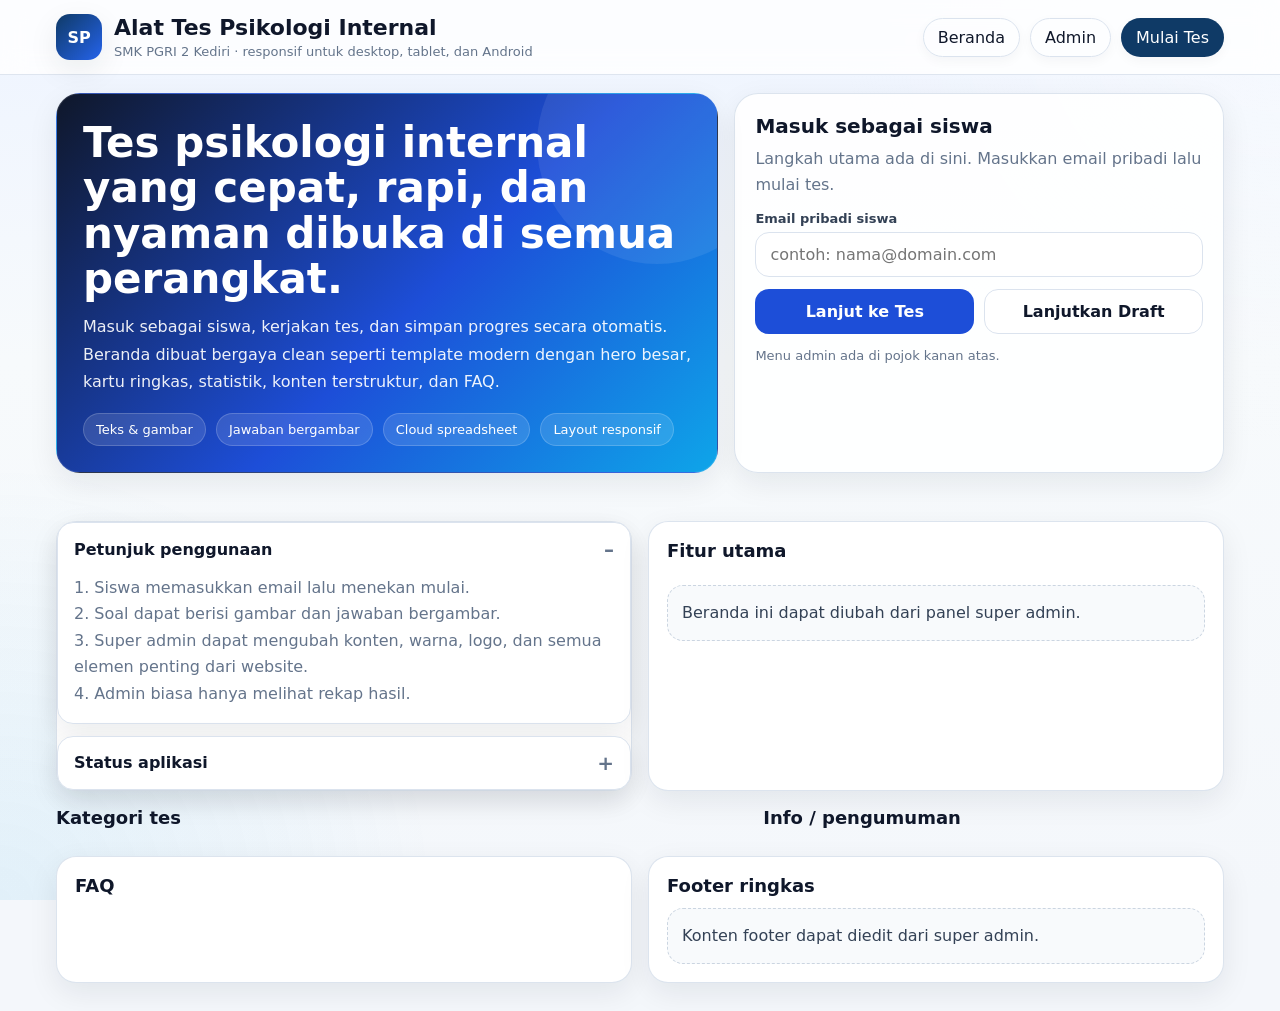
==== commit 7417e2e4: "Update index.html" ====
--- a/index.html
+++ b/index.html
@@ -7,490 +7,86 @@
   <title>Alat Tes Psikologi Internal - SMK PGRI 2 Kediri</title>
   <style>
     :root{
-      --bg:#f4f7fb;
-      --surface:#ffffff;
-      --surface-2:#f8fafc;
-      --text:#0f172a;
-      --muted:#64748b;
-      --primary:#0f3a66;
-      --primary-2:#1d4ed8;
-      --accent:#0ea5e9;
-      --danger:#dc2626;
-      --success:#16a34a;
-      --border:#dbe3ee;
-      --shadow:0 10px 30px rgba(15,23,42,.08);
-      --radius:18px;
-      --radius-sm:12px;
-      --gap:16px;
+      --bg:#f4f7fb; --surface:#fff; --surface-2:#f8fafc; --text:#0f172a; --muted:#64748b;
+      --primary:#0f3a66; --primary-2:#1d4ed8; --accent:#0ea5e9; --danger:#dc2626; --success:#16a34a;
+      --border:#dbe3ee; --shadow:0 10px 30px rgba(15,23,42,.08); --radius:20px;
     }
-
-    *{box-sizing:border-box}
-    html,body{height:100%}
-    body{
-      margin:0;
-      font-family:system-ui,-apple-system,"Segoe UI",Roboto,Arial,sans-serif;
-      background:var(--bg);
-      color:var(--text);
-      transition:background .25s ease, color .25s ease;
-    }
-
-    a{color:var(--primary-2); text-decoration:none}
-    button,input,textarea,select{font:inherit}
-
-    .app{
-      min-height:100%;
-      display:flex;
-      flex-direction:column;
-      position:relative;
-      overflow-x:hidden;
-    }
-
-    .bg-layer{
-      position:fixed;
-      inset:0;
-      z-index:-2;
-      background:linear-gradient(180deg,#eef4ff 0%, #f7fafc 40%, #f4f7fb 100%);
-      background-size:cover;
-      background-position:center;
-      filter:saturate(1.02);
-      transition:background .3s ease;
-    }
-
-    .bg-overlay{
-      position:fixed;
-      inset:0;
-      z-index:-1;
-      background:radial-gradient(circle at top right, rgba(255,255,255,.4), transparent 30%),
-                 radial-gradient(circle at bottom left, rgba(14,165,233,.08), transparent 30%);
-      pointer-events:none;
-    }
-
-    .topbar{
-      position:sticky;
-      top:0;
-      z-index:20;
-      backdrop-filter:blur(12px);
-      background:rgba(255,255,255,.80);
-      border-bottom:1px solid rgba(219,227,238,.9);
-    }
-    .topbar-inner{
-      max-width:1200px;
-      margin:0 auto;
-      padding:14px 16px;
-      display:flex;
-      align-items:center;
-      justify-content:space-between;
-      gap:12px;
-      flex-wrap:wrap;
-    }
-    .brand{
-      display:flex;
-      align-items:center;
-      gap:12px;
-      min-width:0;
-    }
-    .logo{
-      width:46px;height:46px;
-      border-radius:14px;
-      display:grid;place-items:center;
-      background:linear-gradient(135deg,var(--primary),#2563eb);
-      color:#fff;
-      box-shadow:var(--shadow);
-      font-weight:700;
-      flex:0 0 auto;
-      overflow:hidden;
-    }
+    *{box-sizing:border-box} html,body{height:100%}
+    body{margin:0;font-family:system-ui,-apple-system,"Segoe UI",Roboto,Arial,sans-serif;background:var(--bg);color:var(--text)}
+    button,input,textarea,select{font:inherit} a{color:var(--primary-2);text-decoration:none}
+    .bg-layer{position:fixed;inset:0;z-index:-2;background:linear-gradient(180deg,#eef4ff 0%,#f7fafc 40%,#f4f7fb 100%);background-size:cover;background-position:center;transition:background .25s ease}
+    .bg-overlay{position:fixed;inset:0;z-index:-1;background:radial-gradient(circle at top right, rgba(255,255,255,.45), transparent 28%),radial-gradient(circle at bottom left, rgba(14,165,233,.08), transparent 28%);pointer-events:none}
+    .app{min-height:100%;display:flex;flex-direction:column}
+    .topbar{position:sticky;top:0;z-index:20;backdrop-filter:blur(12px);background:rgba(255,255,255,.82);border-bottom:1px solid rgba(219,227,238,.9)}
+    .topbar-inner{max-width:1200px;margin:0 auto;padding:14px 16px;display:flex;align-items:center;justify-content:space-between;gap:12px;flex-wrap:wrap}
+    .brand{display:flex;align-items:center;gap:12px;min-width:0}
+    .logo{width:46px;height:46px;border-radius:14px;display:grid;place-items:center;background:linear-gradient(135deg,var(--primary),#2563eb);color:#fff;box-shadow:var(--shadow);font-weight:800;overflow:hidden;flex:0 0 auto}
     .logo img{width:100%;height:100%;object-fit:cover;display:block}
-    .brand h1{
-      margin:0;
-      font-size:clamp(16px,2vw,22px);
-      line-height:1.2;
-      color:var(--text);
-    }
+    .brand h1{margin:0;font-size:clamp(16px,2vw,22px);line-height:1.2}
     .brand p{margin:2px 0 0;color:var(--muted);font-size:13px}
-
-    .pill-row{display:flex; gap:10px; flex-wrap:wrap; align-items:center}
-    .pill{
-      border:1px solid var(--border);
-      background:#fff;
-      color:var(--text);
-      border-radius:999px;
-      padding:9px 14px;
-      box-shadow:0 4px 12px rgba(15,23,42,.04);
-      cursor:pointer;
-      transition:.15s ease;
-    }
-    .pill:hover{transform:translateY(-1px)}
-    .pill.primary{background:var(--primary); color:#fff; border-color:transparent}
-    .pill.ghost{background:transparent}
-    .pill.danger{background:#fff1f2; color:var(--danger); border-color:#fecdd3}
-
-    .container{
-      width:min(1200px,100%);
-      margin:0 auto;
-      padding:18px 16px 28px;
-      flex:1;
-    }
-
-    .grid{
-      display:grid;
-      gap:var(--gap);
-    }
-    .grid.cols-2{grid-template-columns:repeat(2,minmax(0,1fr))}
-    .grid.cols-3{grid-template-columns:repeat(3,minmax(0,1fr))}
-    @media (max-width: 900px){
-      .grid.cols-2,.grid.cols-3{grid-template-columns:1fr}
-    }
-
-    .card{
-      background:var(--surface);
-      border:1px solid rgba(219,227,238,.95);
-      border-radius:var(--radius);
-      box-shadow:var(--shadow);
-      padding:18px;
-    }
-    .card.soft{background:rgba(255,255,255,.82)}
-    .card h2,.card h3{margin:0 0 10px}
-    .card p{margin:0 0 12px;color:var(--muted);line-height:1.6}
-
-    .hero{
-      display:grid;
-      grid-template-columns:1.15fr .85fr;
-      gap:var(--gap);
-      align-items:stretch;
-      margin-bottom:var(--gap);
-    }
-    @media (max-width: 900px){
-      .hero{grid-template-columns:1fr}
-    }
-
-    .hero-banner{
-      background:linear-gradient(135deg,#0f172a,#1d4ed8 55%, #0ea5e9);
-      color:#fff;
-      border-radius:var(--radius);
-      padding:24px;
-      box-shadow:var(--shadow);
-      position:relative;
-      overflow:hidden;
-      min-height:220px;
-      border:1px solid rgba(255,255,255,.12);
-    }
-    .hero-banner::after{
-      content:"";
-      position:absolute;
-      right:-60px; top:-70px;
-      width:240px;height:240px;
-      border-radius:50%;
-      background:rgba(255,255,255,.08);
-    }
-    .hero-banner h2{font-size:clamp(24px,4vw,40px); margin:0 0 12px; line-height:1.1}
-    .hero-banner p{color:rgba(255,255,255,.9); margin:0 0 18px; max-width:68ch}
-    .hero-meta{display:flex; gap:10px; flex-wrap:wrap}
-    .meta-badge{
-      background:rgba(255,255,255,.12);
-      border:1px solid rgba(255,255,255,.18);
-      color:#fff;
-      padding:8px 12px;
-      border-radius:999px;
-      font-size:13px;
-    }
-
-    .section-title{
-      display:flex; align-items:center; justify-content:space-between; gap:10px;
-      margin:0 0 12px;
-    }
-    .section-title h3{margin:0;font-size:18px}
-    .section-title small{color:var(--muted)}
-
-    .field{display:flex; flex-direction:column; gap:6px; margin-bottom:12px}
-    .field label{font-size:13px; color:#334155; font-weight:600}
-    .input, textarea, select{
-      width:100%;
-      border:1px solid var(--border);
-      border-radius:14px;
-      background:#fff;
-      padding:12px 14px;
-      color:var(--text);
-      outline:none;
-      transition:.15s ease;
-    }
-    textarea{min-height:110px; resize:vertical}
-    .input:focus, textarea:focus, select:focus{border-color:#93c5fd; box-shadow:0 0 0 4px rgba(59,130,246,.10)}
-
-    .row{display:flex; gap:10px; flex-wrap:wrap}
-    .row > *{flex:1 1 180px}
-    .btn{
-      border:none;
-      border-radius:14px;
-      padding:12px 16px;
-      cursor:pointer;
-      transition:.15s ease;
-      font-weight:600;
-      display:inline-flex;
-      align-items:center;
-      justify-content:center;
-      gap:8px;
-    }
-    .btn:hover{transform:translateY(-1px)}
-    .btn.primary{background:var(--primary); color:#fff}
-    .btn.blue{background:var(--primary-2); color:#fff}
-    .btn.gray{background:#e2e8f0; color:#0f172a}
-    .btn.success{background:var(--success); color:#fff}
-    .btn.danger{background:var(--danger); color:#fff}
-    .btn.outline{background:#fff; border:1px solid var(--border); color:#0f172a}
-    .btn.small{padding:9px 12px; border-radius:12px; font-size:14px}
-
+    .pill-row{display:flex;gap:10px;flex-wrap:wrap;align-items:center}
+    .pill{border:1px solid var(--border);background:#fff;color:var(--text);border-radius:999px;padding:9px 14px;box-shadow:0 4px 12px rgba(15,23,42,.04);cursor:pointer;transition:.15s ease}
+    .pill:hover{transform:translateY(-1px)} .pill.primary{background:var(--primary);color:#fff;border-color:transparent} .pill.ghost{background:transparent}
+    .container{width:min(1200px,100%);margin:0 auto;padding:18px 16px 28px;flex:1}
+    .card{background:var(--surface);border:1px solid rgba(219,227,238,.95);border-radius:var(--radius);box-shadow:var(--shadow);padding:18px}
+    .grid{display:grid;gap:16px}.cols-2{grid-template-columns:repeat(2,minmax(0,1fr))}.cols-3{grid-template-columns:repeat(3,minmax(0,1fr))}
+    @media (max-width:900px){.cols-2,.cols-3{grid-template-columns:1fr}}
     .hidden{display:none !important}
-
-    .tabs{
-      display:flex; gap:10px; flex-wrap:wrap; margin-bottom:16px;
-    }
-    .tab{
-      border:none; background:#e2e8f0; color:#0f172a; padding:11px 14px; border-radius:999px; cursor:pointer;
-    }
-    .tab.active{background:var(--primary); color:#fff}
-
-    .question-list{display:grid; gap:12px}
-    .question-item{
-      border:1px solid var(--border);
-      border-radius:16px;
-      padding:14px;
-      background:#fff;
-    }
-    .question-item header{
-      display:flex; align-items:flex-start; justify-content:space-between; gap:12px;
-      margin-bottom:10px;
-    }
-    .question-item h4{margin:0; font-size:16px; line-height:1.45}
-    .question-item .meta{color:var(--muted); font-size:13px; margin-top:4px}
-    .q-image{
-      width:100%;
-      max-height:280px;
-      object-fit:contain;
-      border-radius:14px;
-      border:1px solid var(--border);
-      background:#f8fafc;
-      margin:10px 0;
-    }
-    .option-list{display:grid; gap:8px; margin-top:10px}
-    .option{
-      border:1px solid var(--border);
-      border-radius:12px;
-      padding:10px 12px;
-      background:var(--surface-2);
-      display:flex; justify-content:space-between; gap:10px; align-items:center;
-    }
-    .option.selected{outline:2px solid rgba(29,78,216,.35); background:#eff6ff}
-    .option label{cursor:pointer; width:100%; display:flex; justify-content:space-between; gap:10px; align-items:flex-start}
-    .option .score{color:var(--muted); font-size:13px; flex:0 0 auto}
-    .option-image{max-width:100%; max-height:160px; border-radius:12px; border:1px solid var(--border); margin-top:8px; display:block}
-    .answer-thumb{display:block; max-width:100%; max-height:110px; border-radius:10px; border:1px solid var(--border); background:#fff; margin-top:8px}
-
-    .toast{
-      position:fixed;
-      left:50%; bottom:18px;
-      transform:translateX(-50%);
-      background:#0f172a;
-      color:#fff;
-      padding:12px 16px;
-      border-radius:999px;
-      box-shadow:var(--shadow);
-      z-index:50;
-      opacity:0;
-      pointer-events:none;
-      transition:.2s ease;
-      max-width:min(92vw,720px);
-      text-align:center;
-    }
-    .toast.show{opacity:1; bottom:22px}
-
-    .modal-backdrop{
-      position:fixed; inset:0;
-      background:rgba(15,23,42,.58);
-      display:none;
-      align-items:center; justify-content:center;
-      padding:16px;
-      z-index:40;
-    }
-    .modal-backdrop.show{display:flex}
-    .modal{
-      width:min(860px,100%);
-      max-height:92vh;
-      overflow:auto;
-      background:#fff;
-      border-radius:22px;
-      box-shadow:0 24px 80px rgba(0,0,0,.22);
-      padding:18px;
-    }
-    .modal header{display:flex; align-items:center; justify-content:space-between; gap:12px; margin-bottom:14px}
-    .modal header h3{margin:0}
-
-    .footer-note{color:var(--muted); font-size:13px; line-height:1.6}
-    .small{font-size:13px; color:var(--muted)}
-    .badge{
-      display:inline-flex; align-items:center; gap:8px;
-      background:#eff6ff;
-      color:#1d4ed8;
-      border:1px solid #dbeafe;
-      padding:8px 12px;
-      border-radius:999px;
-      font-size:13px;
-      margin-right:8px;
-      margin-bottom:8px;
-    }
-
-    .progress-wrap{
-      width:100%; height:12px; border-radius:999px; background:#e2e8f0; overflow:hidden; margin:10px 0 16px;
-    }
-    .progress-bar{height:100%; width:0%; background:linear-gradient(90deg,#1d4ed8,#0ea5e9); transition:width .2s ease}
-
-    .split{
-      display:grid; grid-template-columns:1.2fr .8fr; gap:var(--gap);
-    }
-    @media (max-width: 900px){.split{grid-template-columns:1fr}}
-
-    .table-wrap{overflow:auto; border:1px solid var(--border); border-radius:16px}
-    table{border-collapse:collapse; width:100%; background:#fff; min-width:760px}
-    th,td{padding:12px 10px; border-bottom:1px solid #eef2f7; text-align:left; vertical-align:top}
-    th{background:#f8fafc; position:sticky; top:0; z-index:1}
-    tr:last-child td{border-bottom:none}
-
-    .login-overlay{
-      position:fixed; inset:0;
-      display:none;
-      align-items:center; justify-content:center;
-      background:linear-gradient(180deg, rgba(15,23,42,.72), rgba(15,23,42,.5));
-      padding:16px;
-      z-index:45;
-    }
-    .login-overlay.show{display:flex}
-    .login-card{
-      width:min(460px,100%);
-      background:#fff;
-      border-radius:22px;
-      box-shadow:0 24px 80px rgba(0,0,0,.26);
-      padding:20px;
-    }
-
-    .editor-grid{display:grid; gap:12px}
-    .editor-grid.cols-2{grid-template-columns:repeat(2,minmax(0,1fr))}
-    @media (max-width: 900px){.editor-grid.cols-2{grid-template-columns:1fr}}
-
-    .choice-grid{display:grid; gap:10px}
-    .choice-row{display:grid; grid-template-columns:1.3fr .55fr .8fr auto; gap:8px; align-items:start}
-    @media (max-width: 760px){
-      .choice-row{grid-template-columns:1fr;}
-    }
-
-    .help-box{
-      background:#f8fafc;
-      border:1px dashed #cbd5e1;
-      border-radius:16px;
-      padding:14px;
-      color:#334155;
-      line-height:1.6;
-    }
-
-    .accordion details{
-      border:1px solid var(--border);
-      border-radius:16px;
-      background:#fff;
-      overflow:hidden;
-      box-shadow:var(--shadow);
-    }
-    .accordion details + details{margin-top:12px}
-    .accordion summary{
-      cursor:pointer;
-      padding:14px 16px;
-      list-style:none;
-      display:flex;
-      align-items:center;
-      justify-content:space-between;
-      gap:12px;
-      font-weight:700;
-      color:var(--text);
-    }
-    .accordion summary::-webkit-details-marker{display:none}
-    .accordion summary::after{content:'+'; font-size:20px; color:var(--muted)}
-    .accordion details[open] summary::after{content:'–'}
-    .accordion .accordion-body{padding:0 16px 16px; color:var(--muted); line-height:1.65}
-
-    .hero-minimal{
-      display:grid;
-      gap:var(--gap);
-      grid-template-columns:1.1fr .9fr;
-      align-items:stretch;
-      margin-bottom:var(--gap);
-    }
-    @media (max-width: 900px){.hero-minimal{grid-template-columns:1fr}}
-
-    .main-entry{
-      background:rgba(255,255,255,.88);
-      border:1px solid rgba(219,227,238,.95);
-      border-radius:28px;
-      padding:24px;
-      box-shadow:var(--shadow);
-      position:relative;
-      overflow:hidden;
-    }
-    .main-entry::before{
-      content:"";
-      position:absolute;
-      inset:auto -80px -80px auto;
-      width:220px;height:220px;
-      border-radius:50%;
-      background:radial-gradient(circle, rgba(29,78,216,.18), transparent 65%);
-      pointer-events:none;
-    }
-    .main-entry h2{margin:0 0 10px; font-size:clamp(28px,4.2vw,44px); line-height:1.1; color:var(--text)}
-    .main-entry p{margin:0 0 18px; color:var(--muted); line-height:1.7; max-width:60ch}
-    .entry-cta{display:flex; gap:10px; flex-wrap:wrap; align-items:center}
-
-    .student-box{
-      background:linear-gradient(135deg, rgba(15,23,42,.94), rgba(29,78,216,.92));
-      color:#fff;
-      border-radius:28px;
-      padding:20px;
-      box-shadow:var(--shadow);
-      display:flex;
-      flex-direction:column;
-      justify-content:space-between;
-      min-height:100%;
-      position:relative;
-      overflow:hidden;
-    }
-    .student-box::after{
-      content:"";
-      position:absolute;
-      inset:auto -40px -40px auto;
-      width:160px;height:160px;
-      border-radius:50%;
-      background:rgba(255,255,255,.08);
-    }
-    .student-box h3{margin:0 0 8px; font-size:20px; color:#fff}
-    .student-box p{margin:0 0 12px; color:rgba(255,255,255,.86); line-height:1.6}
-    .student-box label{color:#fff}
-    .student-box .input{background:rgba(255,255,255,.96)}
-    .student-box .small{color:rgba(255,255,255,.82)}
-
-    .status-strip{
-      display:flex; gap:8px; flex-wrap:wrap;
-      margin-top:8px;
-    }
-    .status-mini{
-      background:rgba(255,255,255,.12);
-      border:1px solid rgba(255,255,255,.18);
-      color:#fff;
-      padding:7px 10px;
-      border-radius:999px;
-      font-size:12px;
-    }
+    .field{display:flex;flex-direction:column;gap:6px;margin-bottom:12px}.field label{font-size:13px;color:#334155;font-weight:700}
+    .input,textarea,select{width:100%;border:1px solid var(--border);border-radius:14px;background:#fff;padding:12px 14px;color:var(--text);outline:none;transition:.15s ease}
+    textarea{min-height:110px;resize:vertical}.input:focus,textarea:focus,select:focus{border-color:#93c5fd;box-shadow:0 0 0 4px rgba(59,130,246,.10)}
+    .row{display:flex;gap:10px;flex-wrap:wrap}.row>*{flex:1 1 180px}
+    .btn{border:none;border-radius:14px;padding:12px 16px;cursor:pointer;transition:.15s ease;font-weight:700;display:inline-flex;align-items:center;justify-content:center;gap:8px}
+    .btn:hover{transform:translateY(-1px)} .btn.primary{background:var(--primary);color:#fff} .btn.blue{background:var(--primary-2);color:#fff}
+    .btn.gray{background:#e2e8f0;color:#0f172a} .btn.success{background:var(--success);color:#fff} .btn.danger{background:var(--danger);color:#fff}
+    .btn.outline{background:#fff;border:1px solid var(--border);color:#0f172a} .btn.small{padding:9px 12px;border-radius:12px;font-size:14px}
+    .section-title{display:flex;align-items:center;justify-content:space-between;gap:10px;margin:0 0 12px}.section-title h3{margin:0;font-size:18px}.section-title small{color:var(--muted)}
+    .badge{display:inline-flex;align-items:center;gap:8px;background:#eff6ff;color:#1d4ed8;border:1px solid #dbeafe;padding:8px 12px;border-radius:999px;font-size:13px;margin-right:8px;margin-bottom:8px}
+    .hero{display:grid;grid-template-columns:1.15fr .85fr;gap:16px;align-items:stretch;margin-bottom:16px}
+    @media (max-width:900px){.hero{grid-template-columns:1fr}}
+    .hero-banner{background:linear-gradient(135deg,#0f172a,#1d4ed8 55%, #0ea5e9);color:#fff;border-radius:24px;padding:26px;box-shadow:var(--shadow);position:relative;overflow:hidden;min-height:230px;border:1px solid rgba(255,255,255,.12)}
+    .hero-banner::after{content:"";position:absolute;right:-60px;top:-70px;width:240px;height:240px;border-radius:50%;background:rgba(255,255,255,.08)}
+    .hero-banner h2{font-size:clamp(26px,4vw,42px);margin:0 0 12px;line-height:1.08}.hero-banner p{color:rgba(255,255,255,.92);margin:0 0 18px;max-width:68ch;line-height:1.7}
+    .hero-meta{display:flex;gap:10px;flex-wrap:wrap}.meta-badge{background:rgba(255,255,255,.12);border:1px solid rgba(255,255,255,.18);color:#fff;padding:8px 12px;border-radius:999px;font-size:13px}
+    .search-card{background:rgba(255,255,255,.88);border:1px solid rgba(219,227,238,.95);border-radius:24px;padding:20px;box-shadow:var(--shadow)}
+    .search-card h3{margin:0 0 8px;font-size:20px}.search-card p{margin:0 0 14px;color:var(--muted);line-height:1.6}
+    .student-box{background:linear-gradient(135deg, rgba(15,23,42,.95), rgba(29,78,216,.92));color:#fff;border-radius:24px;padding:20px;box-shadow:var(--shadow);position:relative;overflow:hidden;display:flex;flex-direction:column;justify-content:space-between;min-height:100%}
+    .student-box::after{content:"";position:absolute;right:-35px;bottom:-35px;width:160px;height:160px;border-radius:50%;background:rgba(255,255,255,.08)}
+    .student-box h3,.student-box p{color:#fff}.student-box .input{background:rgba(255,255,255,.97)} .student-box .small{color:rgba(255,255,255,.8)}
+    .status-strip{display:flex;gap:8px;flex-wrap:wrap;margin-top:10px}.status-mini{background:rgba(255,255,255,.12);border:1px solid rgba(255,255,255,.18);color:#fff;padding:7px 10px;border-radius:999px;font-size:12px}
+    .stats{display:grid;grid-template-columns:repeat(4,minmax(0,1fr));gap:12px;margin-bottom:16px}@media (max-width:900px){.stats{grid-template-columns:repeat(2,minmax(0,1fr))}}
+    .stat{background:rgba(255,255,255,.9);border:1px solid rgba(219,227,238,.95);border-radius:20px;padding:16px;box-shadow:var(--shadow)}.stat .num{font-size:24px;font-weight:800;margin:0 0 4px}.stat .lbl{color:var(--muted);font-size:13px}
+    .category-grid{display:grid;grid-template-columns:repeat(3,minmax(0,1fr));gap:12px}@media (max-width:900px){.category-grid{grid-template-columns:1fr}}
+    .category{border:1px solid var(--border);border-radius:20px;background:#fff;padding:16px;box-shadow:var(--shadow)}.category h4{margin:0 0 6px}.category p{margin:0;color:var(--muted);line-height:1.55}.category .count{margin-top:10px;display:inline-block;background:#eff6ff;color:#1d4ed8;border:1px solid #dbeafe;padding:6px 10px;border-radius:999px;font-size:12px}
+    .content-grid{display:grid;grid-template-columns:1.2fr .8fr;gap:16px}@media (max-width:900px){.content-grid{grid-template-columns:1fr}}
+    .post-list{display:grid;gap:12px}.post{border:1px solid var(--border);border-radius:18px;background:#fff;padding:16px;box-shadow:var(--shadow)}.post h4{margin:0 0 8px}.post p{margin:0;color:var(--muted);line-height:1.6}
+    .accordion details{border:1px solid var(--border);border-radius:16px;background:#fff;overflow:hidden;box-shadow:var(--shadow)} .accordion details+details{margin-top:12px}
+    .accordion summary{cursor:pointer;padding:14px 16px;list-style:none;display:flex;align-items:center;justify-content:space-between;gap:12px;font-weight:800} .accordion summary::-webkit-details-marker{display:none} .accordion summary::after{content:'+';font-size:20px;color:var(--muted)} .accordion details[open] summary::after{content:'–'} .accordion .body{padding:0 16px 16px;color:var(--muted);line-height:1.65}
+    .top-toolbar{display:flex;gap:10px;flex-wrap:wrap;align-items:center;justify-content:flex-end;margin-bottom:14px}
+    .progress-wrap{width:100%;height:12px;border-radius:999px;background:#e2e8f0;overflow:hidden;margin:10px 0 16px}.progress-bar{height:100%;width:0%;background:linear-gradient(90deg,#1d4ed8,#0ea5e9);transition:width .2s ease}
+    .question-list{display:grid;gap:12px}.question-item{border:1px solid var(--border);border-radius:16px;padding:14px;background:#fff}.question-item header{display:flex;align-items:flex-start;justify-content:space-between;gap:12px;margin-bottom:10px}.question-item h4{margin:0;font-size:16px;line-height:1.45}.question-item .meta{color:var(--muted);font-size:13px;margin-top:4px}
+    .q-image,.answer-thumb{width:100%;max-height:240px;object-fit:contain;border-radius:14px;border:1px solid var(--border);background:#f8fafc;margin:10px 0}
+    .option-list{display:grid;gap:8px;margin-top:10px}.option{border:1px solid var(--border);border-radius:12px;padding:10px 12px;background:var(--surface-2);display:flex;justify-content:space-between;gap:10px;align-items:flex-start}.option.selected{outline:2px solid rgba(29,78,216,.35);background:#eff6ff}.option label{cursor:pointer;width:100%;display:flex;justify-content:space-between;gap:10px;align-items:flex-start}.score{color:var(--muted);font-size:13px;flex:0 0 auto}
+    .split{display:grid;grid-template-columns:1.2fr .8fr;gap:16px}@media (max-width:900px){.split{grid-template-columns:1fr}}
+    .table-wrap{overflow:auto;border:1px solid var(--border);border-radius:16px} table{border-collapse:collapse;width:100%;background:#fff;min-width:760px} th,td{padding:12px 10px;border-bottom:1px solid #eef2f7;text-align:left;vertical-align:top} th{background:#f8fafc;position:sticky;top:0;z-index:1} tr:last-child td{border-bottom:none}
+    .login-overlay,.modal-backdrop{position:fixed;inset:0;background:rgba(15,23,42,.58);display:none;align-items:center;justify-content:center;padding:16px;z-index:45}.login-overlay.show,.modal-backdrop.show{display:flex}
+    .login-card,.modal{width:min(920px,100%);max-height:92vh;overflow:auto;background:#fff;border-radius:22px;box-shadow:0 24px 80px rgba(0,0,0,.22);padding:20px}
+    .login-card{width:min(460px,100%)} .modal header,.login-card header{display:flex;align-items:center;justify-content:space-between;gap:12px;margin-bottom:14px} .modal header h3,.login-card header h3{margin:0}
+    .editor-grid{display:grid;gap:12px}.editor-grid.cols-2{grid-template-columns:repeat(2,minmax(0,1fr))}@media (max-width:900px){.editor-grid.cols-2{grid-template-columns:1fr}}
+    .choice-grid{display:grid;gap:10px}.choice-row{display:grid;grid-template-columns:1.2fr .5fr .9fr auto;gap:8px;align-items:start}@media (max-width:760px){.choice-row{grid-template-columns:1fr}}
+    .help-box{background:#f8fafc;border:1px dashed #cbd5e1;border-radius:16px;padding:14px;color:#334155;line-height:1.65}.small{font-size:13px;color:var(--muted)}.footer-note{color:var(--muted);font-size:13px;line-height:1.6}
+    .toast{position:fixed;left:50%;bottom:18px;transform:translateX(-50%);background:#0f172a;color:#fff;padding:12px 16px;border-radius:999px;box-shadow:var(--shadow);z-index:50;opacity:0;pointer-events:none;transition:.2s ease;max-width:min(92vw,720px);text-align:center}.toast.show{opacity:1;bottom:22px}
+    .page{display:none}.page.active{display:block}
+    .home-shell{display:grid;gap:16px}.home-shell .hero{margin-bottom:0}
+    .navline{display:flex;gap:8px;flex-wrap:wrap}.navchip{padding:8px 12px;border-radius:999px;background:#fff;border:1px solid var(--border);font-size:13px}
+    .theme-swatch{display:flex;gap:10px;flex-wrap:wrap}.sw{width:30px;height:30px;border-radius:10px;border:1px solid rgba(0,0,0,.06)}
+    .editor-columns{display:grid;grid-template-columns:1fr 1fr;gap:16px}@media (max-width:900px){.editor-columns{grid-template-columns:1fr}}
+    .raw-json{min-height:320px;font-family:ui-monospace,SFMono-Regular,Menlo,monospace;font-size:13px}
   </style>
 </head>
 <body>
   <div class="bg-layer" id="bgLayer"></div>
   <div class="bg-overlay"></div>
-
   <div class="app">
     <header class="topbar">
       <div class="topbar-inner">
@@ -502,90 +98,96 @@
           </div>
         </div>
         <div class="pill-row">
-          <button class="pill ghost" id="btnStudentHome">Beranda</button>
-          <button class="pill ghost" id="btnOpenAdminLogin">Admin</button>
-          <button class="pill primary" id="btnOpenStudent">Mulai Tes</button>
+          <button class="pill ghost" id="btnHome">Beranda</button>
+          <button class="pill ghost" id="btnAdminLogin">Admin</button>
+          <button class="pill primary" id="btnStudentQuick">Mulai Tes</button>
         </div>
       </div>
     </header>
 
     <main class="container">
-      <section id="homeView">
-        <div class="hero-minimal">
-          <div class="main-entry">
-            <h2>Masuk sebagai siswa</h2>
-            <p>
-              Gunakan email pribadi siswa agar progres tersimpan. Tampilan dibuat lebih clean, cepat dibuka, dan nyaman diakses dari HP maupun komputer.
-            </p>
-            <div class="entry-cta">
-              <button class="btn blue" id="btnStartTestMain">Lanjutkan Tes</button>
-              <button class="btn outline" id="btnResumeDraft">Lanjutkan Draft</button>
-            </div>
-            <p class="small" style="margin-top:12px">Menu admin ada di pojok kanan atas. Rekap hasil dapat dikirim ke Google Sheets melalui Apps Script.</p>
-          </div>
-
-          <div class="student-box">
+      <section id="pageHome" class="page active">
+        <div class="home-shell">
+          <div class="hero">
+            <div class="hero-banner">
+              <h2 id="homeHeroTitle">Tes psikologi internal yang cepat, rapi, dan nyaman dibuka di semua perangkat.</h2>
+              <p id="homeHeroText">Masuk sebagai siswa, kerjakan tes, dan simpan progres secara otomatis. Beranda dibuat bergaya clean seperti template modern dengan hero besar, kartu ringkas, statistik, konten terstruktur, dan FAQ.</p>
+              <div class="hero-meta" id="homeHeroPills">
+                <span class="meta-badge">Teks & gambar</span>
+                <span class="meta-badge">Jawaban bergambar</span>
+                <span class="meta-badge">Cloud spreadsheet</span>
+                <span class="meta-badge">Layout responsif</span>
+              </div>
+            </div>
+            <div class="search-card">
+              <h3>Masuk sebagai siswa</h3>
+              <p>Langkah utama ada di sini. Masukkan email pribadi lalu mulai tes.</p>
+              <div class="field">
+                <label for="studentEmail">Email pribadi siswa</label>
+                <input id="studentEmail" class="input" type="email" placeholder="contoh: nama@domain.com" autocomplete="email" />
+              </div>
+              <div class="row">
+                <button class="btn blue" id="btnStartStudent">Lanjut ke Tes</button>
+                <button class="btn outline" id="btnResumeDraft">Lanjutkan Draft</button>
+              </div>
+              <p class="small" style="margin-top:12px">Menu admin ada di pojok kanan atas.</p>
+            </div>
+          </div>
+
+          <div class="stats" id="homeStats"></div>
+
+          <div class="grid cols-2">
+            <div class="card accordion" style="padding:0">
+              <details open>
+                <summary>Petunjuk penggunaan</summary>
+                <div class="body" id="homeGuide">1. Siswa memasukkan email lalu menekan mulai.<br>2. Soal dapat berisi gambar dan jawaban bergambar.<br>3. Super admin dapat mengubah konten, warna, logo, dan semua elemen penting dari website.<br>4. Admin biasa hanya melihat rekap hasil.</div>
+              </details>
+              <details>
+                <summary>Status aplikasi</summary>
+                <div class="body" id="homeStatus">Memuat status...</div>
+              </details>
+            </div>
+            <div class="card">
+              <div class="section-title"><h3>Fitur utama</h3></div>
+              <div class="navline" id="homeFeatureChips"></div>
+              <div class="help-box" style="margin-top:12px" id="homeSummaryBox">Beranda ini dapat diubah dari panel super admin.</div>
+            </div>
+          </div>
+
+          <div class="content-grid">
             <div>
-              <h3>Masukkan email pribadi siswa</h3>
-              <p>Langkah pertama untuk memulai tes dan menyimpan progres.</p>
-              <div class="field">
-                <label for="studentEmail">Email siswa</label>
-                <input id="studentEmail" class="input" type="email" placeholder="contoh: nama@domain.com" autocomplete="email" />
-              </div>
+              <div class="section-title"><h3 id="homeCategoryTitle">Kategori tes</h3></div>
+              <div class="category-grid" id="homeCategories"></div>
             </div>
             <div>
-              <button class="btn primary" id="btnStartTest">Mulai Tes Sekarang</button>
-              <div class="status-strip">
-                <span class="status-mini">Soal teks & gambar</span>
-                <span class="status-mini">Jawaban gambar</span>
-                <span class="status-mini">Cloud spreadsheet</span>
-              </div>
-            </div>
-          </div>
-        </div>
-
-        <div class="grid cols-2">
-          <div class="accordion card" style="padding:0">
-            <details>
-              <summary>Petunjuk penggunaan</summary>
-              <div class="accordion-body">
-                <div>1. Siswa memasukkan email lalu menekan tombol mulai.</div>
-                <div>2. Soal bisa berbentuk teks, gambar, atau pilihan jawaban bergambar.</div>
-                <div>3. Super admin dapat menambah, mengubah, dan menghapus soal.</div>
-                <div>4. Admin biasa hanya melihat rekap hasil.</div>
-              </div>
-            </details>
-            <details>
-              <summary>Status aplikasi</summary>
-              <div class="accordion-body" id="statusAccordion">
-                Memuat status...
-              </div>
-            </details>
-          </div>
-          <div class="card">
-            <div class="section-title">
-              <h3>Ringkasan fitur</h3>
-            </div>
-            <div class="help-box">
-              <div>• Mode siswa dan mode admin dipisah.</div>
-              <div>• Rekap otomatis disiapkan untuk Google Sheets.</div>
-              <div>• Branding sekolah bisa diubah dari menu super admin.</div>
-              <div>• Layout dibuat responsif untuk berbagai layar.</div>
+              <div class="section-title"><h3 id="homeNewsTitle">Info / pengumuman</h3></div>
+              <div class="post-list" id="homePosts"></div>
+            </div>
+          </div>
+
+          <div class="grid cols-2">
+            <div class="card">
+              <div class="section-title"><h3>FAQ</h3></div>
+              <div class="accordion" id="homeFaq"></div>
+            </div>
+            <div class="card">
+              <div class="section-title"><h3>Footer ringkas</h3></div>
+              <div class="help-box" id="homeFooterBox">Konten footer dapat diedit dari super admin.</div>
             </div>
           </div>
         </div>
       </section>
 
-      <section id="testView" class="hidden">
+      <section id="pageTest" class="page">
         <div class="card">
           <div class="section-title">
             <div>
-              <h3>Tes aktif</h3>
+              <h3>Tes siswa</h3>
               <small id="testEmailLabel">Email: -</small>
             </div>
-            <div class="row" style="justify-content:flex-end; flex:0 0 auto">
+            <div class="row" style="justify-content:flex-end;flex:0 0 auto">
               <button class="btn outline small" id="btnSaveDraft">Simpan Progres</button>
-              <button class="btn gray small" id="btnBackHome1">Kembali</button>
+              <button class="btn gray small" id="btnBackHomeFromTest">Kembali</button>
             </div>
           </div>
           <div class="progress-wrap"><div class="progress-bar" id="progressBar"></div></div>
@@ -598,36 +200,25 @@
         </div>
       </section>
 
-      <section id="adminView" class="hidden">
+      <section id="pageAdmin" class="page">
         <div class="split">
           <div class="card">
             <div class="section-title">
               <div>
-                <h3>Panel Admin</h3>
+                <h3>Halaman Admin</h3>
                 <small id="adminRoleLabel">Peran: -</small>
               </div>
-              <div class="row" style="justify-content:flex-end; flex:0 0 auto">
+              <div class="row" style="justify-content:flex-end;flex:0 0 auto">
                 <button class="btn outline small" id="btnLogoutAdmin">Keluar</button>
-                <button class="btn gray small" id="btnBackHome2">Kembali</button>
-              </div>
-            </div>
-
+                <button class="btn gray small" id="btnBackHomeFromAdmin">Kembali</button>
+              </div>
+            </div>
             <div class="tabs">
-              <button class="tab active" data-tab="questions">Soal</button>
-              <button class="tab" data-tab="results">Rekap</button>
+              <button class="tab active" data-tab="results">Rekap</button>
               <button class="tab" data-tab="settings">Pengaturan</button>
             </div>
-
-            <div id="adminQuestionsTab">
-              <div class="row" style="margin-bottom:12px; align-items:center">
-                <span class="badge" id="questionCountBadge">0 soal aktif</span>
-                <button class="btn primary small" id="btnAddQuestion">Tambah Soal</button>
-              </div>
-              <div class="question-list" id="questionList"></div>
-            </div>
-
-            <div id="adminResultsTab" class="hidden">
-              <div class="row" style="margin-bottom:12px; align-items:center">
+            <div id="adminResultsTab">
+              <div class="row" style="margin-bottom:12px;align-items:center">
                 <span class="badge" id="resultCountBadge">0 hasil</span>
                 <button class="btn success small" id="btnExportCSV">Unduh CSV</button>
                 <button class="btn blue small" id="btnSyncNow">Kirim Ulang ke Spreadsheet</button>
@@ -635,94 +226,114 @@
               <div class="table-wrap">
                 <table>
                   <thead>
-                    <tr>
-                      <th>Waktu</th>
-                      <th>Email</th>
-                      <th>Skor</th>
-                      <th>Ringkasan Jawaban</th>
-                    </tr>
+                    <tr><th>Waktu</th><th>Email</th><th>Skor</th><th>Ringkasan</th></tr>
                   </thead>
                   <tbody id="resultsTable"></tbody>
                 </table>
               </div>
             </div>
-
             <div id="adminSettingsTab" class="hidden">
-              <div class="section-title">
-                <h3>Pengaturan spreadsheet & branding</h3>
-              </div>
-              <div class="help-box" style="margin-bottom:12px">
-                Tempel endpoint Google Apps Script Web App di bawah ini agar hasil tes masuk ke Google Sheets. Super admin juga bisa mengganti logo, header, warna, dan background sekolah.
-              </div>
-
-              <div class="field">
-                <label for="sheetEndpoint">Spreadsheet endpoint URL</label>
-                <input id="sheetEndpoint" class="input" type="url" placeholder="https://script.google.com/macros/s/.../exec" />
-              </div>
-
-              <div class="grid cols-2" style="margin-top:14px">
-                <div class="field">
-                  <label for="brandingTitle">Judul header</label>
-                  <input id="brandingTitle" class="input" type="text" placeholder="Alat Tes Psikologi Internal" />
-                </div>
-                <div class="field">
-                  <label for="brandingSubtitle">Subjudul header</label>
-                  <input id="brandingSubtitle" class="input" type="text" placeholder="SMK PGRI 2 Kediri" />
-                </div>
-                <div class="field">
-                  <label for="brandingLogoFile">Logo sekolah (gambar)</label>
-                  <input id="brandingLogoFile" class="input" type="file" accept="image/*" />
-                </div>
-                <div class="field">
-                  <label for="brandingBackgroundFile">Background (gambar opsional)</label>
-                  <input id="brandingBackgroundFile" class="input" type="file" accept="image/*" />
-                </div>
-                <div class="field">
-                  <label for="primaryColor">Warna utama</label>
-                  <input id="primaryColor" class="input" type="color" value="#0f3a66" />
-                </div>
-                <div class="field">
-                  <label for="textColor">Warna tulisan</label>
-                  <input id="textColor" class="input" type="color" value="#0f172a" />
-                </div>
-                <div class="field">
-                  <label for="bgColor">Warna latar</label>
-                  <input id="bgColor" class="input" type="color" value="#f4f7fb" />
-                </div>
-                <div class="field">
-                  <label for="heroColor">Warna banner</label>
-                  <input id="heroColor" class="input" type="color" value="#1d4ed8" />
-                </div>
-              </div>
-              <div class="help-box">
-                Rekomendasi resolusi: logo 512×512 px atau lebih besar dengan rasio 1:1, background horizontal 1600×900 px atau lebih besar, dan gambar soal/jawaban minimal 800 px agar tetap tajam di HP.
-              </div>
-
-              <div class="row" style="margin-top:12px">
-                <button class="btn blue" id="btnSaveSettings">Simpan Pengaturan</button>
-                <button class="btn outline" id="btnResetBranding">Reset Branding</button>
-                <button class="btn outline" id="btnTestEndpoint">Tes Endpoint</button>
-              </div>
-              <p class="footer-note" style="margin-top:12px">
-                Gunakan Google Sheets + Apps Script supaya rekap benar-benar tersimpan ke cloud.
-              </p>
-            </div>
-          </div>
-
+              <div class="section-title"><h3>Pengaturan spreadsheet</h3></div>
+              <div class="field"><label for="sheetEndpoint">Google Apps Script Web App</label><input id="sheetEndpoint" class="input" type="url" /></div>
+              <div class="row"><button class="btn blue" id="btnSaveAdminSettings">Simpan Pengaturan</button><button class="btn outline" id="btnTestEndpoint">Tes Endpoint</button></div>
+              <p class="footer-note" style="margin-top:12px">Gunakan endpoint Apps Script agar hasil benar-benar tersimpan ke Google Sheets.</p>
+            </div>
+          </div>
+          <div class="card">
+            <div class="section-title"><h3>Info login</h3></div>
+            <div class="help-box">
+              <div><b>Admin</b></div>
+              <div>Email: admin</div>
+              <div>Password: bkgrida2026</div>
+              <hr style="border:none;border-top:1px solid #e2e8f0;margin:12px 0">
+              <div><b>Super admin</b></div>
+              <div>Email: bksmkpgri2@gmail.com</div>
+              <div>Password: rayarvian2</div>
+            </div>
+          </div>
+        </div>
+      </section>
+
+      <section id="pageSuper" class="page">
+        <div class="split">
           <div class="card">
             <div class="section-title">
-              <h3>Info login</h3>
-            </div>
+              <div>
+                <h3>Halaman Super Admin</h3>
+                <small id="superRoleLabel">Peran: -</small>
+              </div>
+              <div class="row" style="justify-content:flex-end;flex:0 0 auto">
+                <button class="btn outline small" id="btnLogoutSuper">Keluar</button>
+                <button class="btn gray small" id="btnBackHomeFromSuper">Kembali</button>
+              </div>
+            </div>
+            <div class="tabs">
+              <button class="tab active" data-super-tab="questions">Soal</button>
+              <button class="tab" data-super-tab="branding">Branding</button>
+              <button class="tab" data-super-tab="homepage">Beranda</button>
+              <button class="tab" data-super-tab="raw">JSON Situs</button>
+            </div>
+
+            <div id="superQuestionsTab">
+              <div class="row" style="margin-bottom:12px;align-items:center">
+                <span class="badge" id="questionCountBadge">0 soal aktif</span>
+                <button class="btn primary small" id="btnAddQuestion">Tambah Soal</button>
+              </div>
+              <div class="question-list" id="questionList"></div>
+            </div>
+
+            <div id="superBrandingTab" class="hidden">
+              <div class="editor-columns">
+                <div>
+                  <div class="field"><label for="brandingTitle">Judul header</label><input id="brandingTitle" class="input" type="text"></div>
+                  <div class="field"><label for="brandingSubtitle">Subjudul header</label><input id="brandingSubtitle" class="input" type="text"></div>
+                  <div class="field"><label for="brandingLogoFile">Logo sekolah</label><input id="brandingLogoFile" class="input" type="file" accept="image/*"></div>
+                  <div class="field"><label for="brandingBackgroundFile">Background gambar</label><input id="brandingBackgroundFile" class="input" type="file" accept="image/*"></div>
+                </div>
+                <div>
+                  <div class="field"><label for="primaryColor">Warna utama</label><input id="primaryColor" class="input" type="color"></div>
+                  <div class="field"><label for="textColor">Warna tulisan</label><input id="textColor" class="input" type="color"></div>
+                  <div class="field"><label for="bgColor">Warna latar</label><input id="bgColor" class="input" type="color"></div>
+                  <div class="field"><label for="heroColor">Warna banner</label><input id="heroColor" class="input" type="color"></div>
+                </div>
+              </div>
+              <div class="help-box">Rekomendasi resolusi: logo 512×512 px atau lebih besar, background 1600×900 px atau lebih besar, gambar soal/jawaban minimal 800 px agar tetap tajam di HP.</div>
+              <div class="row" style="margin-top:12px"><button class="btn blue" id="btnSaveBranding">Simpan Branding</button><button class="btn outline" id="btnResetBranding">Reset Branding</button></div>
+            </div>
+
+            <div id="superHomepageTab" class="hidden">
+              <div class="editor-columns">
+                <div>
+                  <div class="field"><label for="homeHeroTitleInput">Judul hero beranda</label><textarea id="homeHeroTitleInput"></textarea></div>
+                  <div class="field"><label for="homeHeroTextInput">Teks hero beranda</label><textarea id="homeHeroTextInput"></textarea></div>
+                  <div class="field"><label for="homeSummaryBoxInput">Kotak ringkasan</label><textarea id="homeSummaryBoxInput"></textarea></div>
+                  <div class="field"><label for="homeFooterBoxInput">Kotak footer</label><textarea id="homeFooterBoxInput"></textarea></div>
+                </div>
+                <div>
+                  <div class="field"><label for="homeFeaturesInput">Fitur utama (satu baris satu item)</label><textarea id="homeFeaturesInput"></textarea></div>
+                  <div class="field"><label for="homeGuideInput">Petunjuk penggunaan</label><textarea id="homeGuideInput" class="raw-json"></textarea></div>
+                </div>
+              </div>
+              <div class="help-box">Untuk modifikasi konten lebih bebas, gunakan tab <b>JSON Situs</b>. Di sana super admin bisa mengubah seluruh isi situs termasuk kategori, stat, FAQ, dan teks lainnya.</div>
+              <div class="row" style="margin-top:12px"><button class="btn blue" id="btnSaveHomepage">Simpan Beranda</button></div>
+            </div>
+
+            <div id="superRawTab" class="hidden">
+              <div class="help-box">Editor JSON situs memberi kendali penuh atas konten. Simpan hanya jika format JSON valid.</div>
+              <div class="field" style="margin-top:12px"><label for="siteJsonEditor">JSON situs</label><textarea id="siteJsonEditor" class="raw-json"></textarea></div>
+              <div class="row"><button class="btn blue" id="btnSaveSiteJson">Simpan JSON Situs</button><button class="btn outline" id="btnReloadSiteJson">Muat Ulang JSON</button></div>
+            </div>
+          </div>
+
+          <div class="card">
+            <div class="section-title"><h3>Info kontrol</h3></div>
             <div class="help-box">
-              <div><b>Super admin</b></div>
-              <div>Email: yuliaratri17@smkpgri2kdr.sch.id</div>
-              <div>Password: rayarvian20</div>
+              <div>Super admin bisa mengubah branding, konten beranda, daftar kategori, FAQ, catatan footer, dan soal.</div>
               <hr style="border:none;border-top:1px solid #e2e8f0;margin:12px 0">
-              <div><b>Admin biasa</b></div>
-              <div>Email: admin</div>
-              <div>Password: bksmkngrida2026</div>
-              <hr style="border:none;border-top:1px solid #e2e8f0;margin:12px 0">
-              <div>Super admin bisa menambah, mengedit, dan menghapus soal. Admin biasa hanya melihat rekap hasil.</div>
+              <div><b>Halaman 1</b> = Beranda</div>
+              <div><b>Halaman 2</b> = Tes siswa</div>
+              <div><b>Halaman 3</b> = Admin rekap</div>
+              <div><b>Halaman 4</b> = Super admin lengkap</div>
             </div>
           </div>
         </div>
@@ -734,896 +345,107 @@
 
   <div class="login-overlay" id="loginOverlay">
     <div class="login-card">
-      <header>
-        <h3>Login Admin</h3>
-        <button class="btn outline small" id="btnCloseLogin">Tutup</button>
-      </header>
-      <div class="field">
-        <label for="adminEmail">Email</label>
-        <input id="adminEmail" class="input" type="text" placeholder="Email admin" />
-      </div>
-      <div class="field">
-        <label for="adminPassword">Password</label>
-        <input id="adminPassword" class="input" type="password" placeholder="Password" />
-      </div>
-      <div class="row">
-        <button class="btn primary" id="btnDoLogin">Masuk</button>
-      </div>
-      <p class="footer-note" style="margin-top:12px">
-        Login ini dibuat untuk aplikasi internal berbasis HTML statis. Untuk penggunaan publik, login sebaiknya dipindah ke sistem autentikasi yang aman.
-      </p>
+      <header><h3>Login Admin</h3><button class="btn outline small" id="btnCloseLogin">Tutup</button></header>
+      <div class="field"><label for="adminEmail">Email</label><input id="adminEmail" class="input" type="text" placeholder="Email admin"></div>
+      <div class="field"><label for="adminPassword">Password</label><input id="adminPassword" class="input" type="password" placeholder="Password"></div>
+      <div class="row"><button class="btn primary" id="btnDoLogin">Masuk</button></div>
+      <p class="footer-note" style="margin-top:12px">Setelah masuk, admin biasa diarahkan ke halaman 3 dan super admin ke halaman 4.</p>
     </div>
   </div>
 
   <div class="modal-backdrop" id="questionModalBackdrop">
     <div class="modal">
-      <header>
-        <h3 id="questionModalTitle">Tambah Soal</h3>
-        <button class="btn outline small" id="btnCloseQuestionModal">Tutup</button>
-      </header>
+      <header><h3 id="questionModalTitle">Tambah Soal</h3><button class="btn outline small" id="btnCloseQuestionModal">Tutup</button></header>
       <div class="editor-grid cols-2">
-        <div class="field" style="grid-column:1/-1">
-          <label for="qPrompt">Teks soal</label>
-          <textarea id="qPrompt" placeholder="Tulis pertanyaan di sini..."></textarea>
-        </div>
-        <div class="field">
-          <label for="qType">Tipe soal</label>
-          <select id="qType">
-            <option value="mcq">Pilihan ganda</option>
-            <option value="text">Isian / jawaban singkat</option>
-          </select>
-        </div>
-        <div class="field">
-          <label for="qImageFile">Gambar soal (opsional)</label>
-          <input id="qImageFile" class="input" type="file" accept="image/*" />
-        </div>
-        <div class="field" style="grid-column:1/-1">
-          <label for="qImageUrl">Atau URL gambar soal (opsional)</label>
-          <input id="qImageUrl" class="input" type="url" placeholder="https://..." />
-        </div>
+        <div class="field" style="grid-column:1/-1"><label for="qPrompt">Teks soal</label><textarea id="qPrompt" placeholder="Tulis pertanyaan di sini..."></textarea></div>
+        <div class="field"><label for="qType">Tipe soal</label><select id="qType"><option value="mcq">Pilihan ganda</option><option value="text">Isian / jawaban singkat</option></select></div>
+        <div class="field"><label for="qImageFile">Gambar soal</label><input id="qImageFile" class="input" type="file" accept="image/*"></div>
+        <div class="field" style="grid-column:1/-1"><label for="qImageUrl">Atau URL gambar soal</label><input id="qImageUrl" class="input" type="url" placeholder="https://..."></div>
       </div>
-
       <div id="mcqEditor" style="margin-top:8px">
-        <div class="section-title">
-          <h3 style="font-size:16px">Opsi jawaban</h3>
-          <button class="btn outline small" id="btnAddOption">Tambah Opsi</button>
-        </div>
+        <div class="section-title"><h3 style="font-size:16px">Opsi jawaban</h3><button class="btn outline small" id="btnAddOption">Tambah Opsi</button></div>
         <div class="choice-grid" id="optionEditor"></div>
-        <p class="footer-note">Setiap opsi bisa berisi teks, skor, dan gambar jawaban. Ini cocok untuk soal bergambar seperti pilihan a, b, c, d berupa gambar.</p>
+        <p class="footer-note">Setiap opsi bisa punya teks, skor, dan gambar jawaban. Cocok untuk pilihan a, b, c, d dalam bentuk gambar.</p>
       </div>
-
-      <div id="textEditor" class="hidden" style="margin-top:8px">
-        <div class="help-box">Soal isian hanya menyimpan jawaban siswa sebagai teks.</div>
-      </div>
-
-      <div class="row" style="margin-top:16px">
-        <button class="btn primary" id="btnSaveQuestion">Simpan Soal</button>
-      </div>
+      <div id="textEditor" class="hidden" style="margin-top:8px"><div class="help-box">Soal isian menyimpan jawaban siswa sebagai teks.</div></div>
+      <div class="row" style="margin-top:16px"><button class="btn primary" id="btnSaveQuestion">Simpan Soal</button></div>
     </div>
   </div>
 
   <script>
-    const STORAGE_KEYS = {
-      questions: 'sp_psikologi_questions_v1',
-      results: 'sp_psikologi_results_v1',
-      settings: 'sp_psikologi_settings_v1',
-      drafts: 'sp_psikologi_drafts_v1',
-      adminSession: 'sp_psikologi_admin_session_v1'
-    };
-
-    const DEFAULT_ENDPOINT = 'https://script.google.com/macros/s/AKfycbyOaNrHdIgJA8pxXSQyQ0pzdTNEAXeSAtAEP9_ZpTKflXFk_jZeUFXjpUIiLCWT061s/exec';
-
-    const ADMIN_CREDENTIALS = [
-      { email: 'yuliaratri17@smkpgri2kdr.sch.id', password: 'rayarvian20', role: 'superadmin', label: 'Super Admin' },
-      { email: 'admin', password: 'bksmkngrida2026', role: 'admin', label: 'Admin Biasa' }
-    ];
-
-    const DEFAULT_BRANDING = {
-      title: 'Alat Tes Psikologi Internal',
-      subtitle: 'SMK PGRI 2 Kediri · responsif untuk desktop, tablet, dan Android',
-      logoData: '',
-      backgroundData: '',
-      primaryColor: '#0f3a66',
-      textColor: '#0f172a',
-      bgColor: '#f4f7fb',
-      heroColor: '#1d4ed8'
-    };
-
-    const state = {
-      currentView: 'home',
-      currentTab: 'questions',
-      admin: null,
-      questions: [],
-      results: [],
-      settings: {},
-      draftEmail: '',
-      testIndex: 0,
-      answers: {},
-      editingQuestionId: null,
-      pendingImageData: null,
-      pendingOptionImages: {}
-    };
-
-    const el = (id) => document.getElementById(id);
-    const escapeHtml = (str) => String(str || '')
-      .replaceAll('&','&amp;')
-      .replaceAll('<','&lt;')
-      .replaceAll('>','&gt;')
-      .replaceAll('"','&quot;')
-      .replaceAll("'",'&#39;');
-
-    function uid(){
-      return 'q_' + Math.random().toString(36).slice(2,9) + Date.now().toString(36);
+    const STORAGE_KEYS={questions:'sp_psikologi_questions_v2',results:'sp_psikologi_results_v2',settings:'sp_psikologi_settings_v2',drafts:'sp_psikologi_drafts_v2',adminSession:'sp_psikologi_admin_session_v2'};
+    const DEFAULT_ENDPOINT='https://script.google.com/macros/s/AKfycbyOaNrHdIgJA8pxXSQyQ0pzdTNEAXeSAtAEP9_ZpTKflXFk_jZeUFXjpUIiLCWT061s/exec';
+    const ADMIN_CREDENTIALS=[{email:'bksmkpgri2@gmail.com',password:'rayarvian2',role:'superadmin',label:'Super Admin'},{email:'admin',password:'bkgrida2026',role:'admin',label:'Admin Biasa'}];
+    const DEFAULT_CONFIG={branding:{title:'Alat Tes Psikologi Internal',subtitle:'SMK PGRI 2 Kediri · responsif untuk desktop, tablet, dan Android',logoData:'',backgroundData:'',primaryColor:'#0f3a66',textColor:'#0f172a',bgColor:'#f4f7fb',heroColor:'#1d4ed8'},home:{heroTitle:'Tes psikologi internal yang cepat, rapi, dan nyaman dibuka di semua perangkat.',heroText:'Masuk sebagai siswa, kerjakan tes, dan simpan progres secara otomatis. Beranda dibuat bergaya clean seperti template modern dengan hero besar, kartu ringkas, statistik, konten terstruktur, dan FAQ.',heroPills:['Teks & gambar','Jawaban bergambar','Cloud spreadsheet','Layout responsif'],stats:[{num:'100%',label:'Responsif'},{num:'4',label:'Halaman'},{num:'2',label:'Role admin'},{num:'1',label:'Spreadsheet'}],features:['Masuk sebagai siswa','Login admin terpisah','Editor soal gambar','Rekap cloud'],summaryBox:'Beranda ini dapat diubah dari panel super admin.',guide:'1. Siswa memasukkan email lalu menekan mulai.\n2. Soal dapat berisi gambar dan jawaban bergambar.\n3. Super admin dapat mengubah konten, warna, logo, dan semua elemen penting dari website.\n4. Admin biasa hanya melihat rekap hasil.',categoryTitle:'Kategori tes',categories:[{title:'Tes Kepribadian',desc:'Untuk mengenali pola sikap dan kebiasaan siswa.',count:'12 item'},{title:'Tes Minat & Bakat',desc:'Membantu melihat arah potensi dan kecenderungan belajar.',count:'8 item'},{title:'Tes Emosi',desc:'Cocok untuk pemahaman kondisi emosi dan respon.',count:'6 item'}],newsTitle:'Info / pengumuman',posts:[{title:'Pelaksanaan tes internal',body:'Gunakan email pribadi siswa agar progres tersimpan dan hasil dapat direkap ke Google Sheets.'},{title:'Mode super admin',body:'Semua konten beranda dan identitas visual bisa diubah dari halaman super admin.'}],faq:[{q:'Apakah bisa diakses dari HP?',a:'Bisa. Layout dibuat responsif agar nyaman di desktop, tablet, dan Android.'},{q:'Apakah soal bisa gambar?',a:'Bisa. Soal dan jawaban dapat berupa teks, gambar, atau kombinasi keduanya.'},{q:'Apakah hasil tersimpan ke cloud?',a:'Bisa jika endpoint Google Apps Script sudah diisi.'}],footerBox:'Konten footer dapat diedit dari super admin. Website ini siap dipakai di GitHub Pages.'}},sheetEndpoint:DEFAULT_ENDPOINT};
+    const state={page:'home',admin:null,questions:[],results:[],draftEmail:'',testIndex:0,answers:{},editingQuestionId:null,pendingImageData:null,pendingOptionImages:{},config:loadJson(STORAGE_KEYS.settings,DEFAULT_CONFIG)};
+    const el=id=>document.getElementById(id);
+    const esc=s=>String(s??'').replaceAll('&','&amp;').replaceAll('<','&lt;').replaceAll('>','&gt;').replaceAll('"','&quot;').replaceAll("'",'&#39;');
+    function loadJson(key,fallback){try{return Object.assign({},fallback,JSON.parse(localStorage.getItem(key)||'null')||{});}catch{return structuredClone(fallback)}}
+    function saveAll(){localStorage.setItem(STORAGE_KEYS.questions,JSON.stringify(state.questions));localStorage.setItem(STORAGE_KEYS.results,JSON.stringify(state.results));localStorage.setItem(STORAGE_KEYS.settings,JSON.stringify(state.config));if(state.admin)localStorage.setItem(STORAGE_KEYS.adminSession,JSON.stringify(state.admin));}
+    function uid(){return 'q_'+Math.random().toString(36).slice(2,9)+Date.now().toString(36)}
+    function nowText(){return new Date().toLocaleString('id-ID',{dateStyle:'medium',timeStyle:'short'})}
+    function safeParse(v,f){try{return v?JSON.parse(v):f}catch{return f}}
+    function seedQuestions(){return[{id:uid(),type:'mcq',prompt:'Saya merasa mudah bergaul dengan teman baru.',image:'',options:[{text:'Sangat tidak setuju',score:0,image:''},{text:'Tidak setuju',score:1,image:''},{text:'Setuju',score:2,image:''},{text:'Sangat setuju',score:3,image:''}]},{id:uid(),type:'text',prompt:'Tuliskan satu hal yang biasanya membuat kamu merasa lebih tenang saat sedang cemas.',image:'',options:[]}]} 
+    function loadData(){state.questions=safeParse(localStorage.getItem(STORAGE_KEYS.questions),[]);state.results=safeParse(localStorage.getItem(STORAGE_KEYS.results),[]);state.admin=safeParse(localStorage.getItem(STORAGE_KEYS.adminSession),null);if(!Array.isArray(state.questions)||!state.questions.length){state.questions=seedQuestions();localStorage.setItem(STORAGE_KEYS.questions,JSON.stringify(state.questions))}}
+    function toast(msg){const t=el('toast');t.textContent=msg;t.classList.add('show');clearTimeout(window._tt);window._tt=setTimeout(()=>t.classList.remove('show'),2400)}
+    function showPage(page){state.page=page;['pageHome','pageTest','pageAdmin','pageSuper'].forEach(id=>el(id).classList.remove('active'));const map={home:'pageHome',test:'pageTest',admin:'pageAdmin',super:'pageSuper'};el(map[page]).classList.add('active');if(page==='home')renderHome();if(page==='test')renderTest();if(page==='admin')renderAdmin();if(page==='super')renderSuper();window.scrollTo({top:0,behavior:'smooth'})}
+    function applyBranding(){const b=state.config.branding;document.documentElement.style.setProperty('--primary',b.primaryColor);document.documentElement.style.setProperty('--primary-2',b.heroColor);document.documentElement.style.setProperty('--text',b.textColor);document.documentElement.style.setProperty('--bg',b.bgColor);el('brandTitle').textContent=b.title;el('brandSubtitle').textContent=b.subtitle;el('homeHeroTitle').textContent=state.config.home.heroTitle;el('homeHeroText').textContent=state.config.home.heroText;el('homeSummaryBox').textContent=state.config.home.summaryBox;el('homeFooterBox').textContent=state.config.home.footerBox;el('homeCategoryTitle').textContent=state.config.home.categoryTitle;el('homeNewsTitle').textContent=state.config.home.newsTitle;const bg=el('bgLayer');bg.style.backgroundImage=b.backgroundData?`linear-gradient(180deg, rgba(255,255,255,.72), rgba(255,255,255,.68)), url('${b.backgroundData}')`:'linear-gradient(180deg,#eef4ff 0%, #f7fafc 40%, #f4f7fb 100%)';if(b.logoData){el('logoImg').src=b.logoData;el('logoImg').classList.remove('hidden');el('logoFallback').classList.add('hidden')}else{el('logoImg').classList.add('hidden');el('logoFallback').classList.remove('hidden');el('logoFallback').textContent=(b.title||'SP').split(' ').map(x=>x[0]).slice(0,2).join('').toUpperCase()}}
+    function renderHome(){applyBranding();const home=state.config.home;el('homeStats').innerHTML=home.stats.map(s=>`<div class="stat"><div class="num">${esc(s.num)}</div><div class="lbl">${esc(s.label)}</div></div>`).join('');el('homeFeatureChips').innerHTML=home.features.map(f=>`<span class="navchip">${esc(f)}</span>`).join('');el('homeCategories').innerHTML=home.categories.map(c=>`<div class="category"><h4>${esc(c.title)}</h4><p>${esc(c.desc)}</p><span class="count">${esc(c.count)}</span></div>`).join('');el('homePosts').innerHTML=home.posts.map(p=>`<div class="post"><h4>${esc(p.title)}</h4><p>${esc(p.body)}</p></div>`).join('');el('homeFaq').innerHTML=home.faq.map(item=>`<details><summary>${esc(item.q)}</summary><div class="body">${esc(item.a)}</div></details>`).join('');el('homeGuide').innerHTML=home.guide.replaceAll('\n','<br>');el('homeStatus').innerHTML=[`<span class="badge">${state.questions.length} soal tersimpan</span>`,`<span class="badge">${state.results.length} hasil rekap</span>`,`<span class="badge">${state.config.sheetEndpoint?'Spreadsheet terhubung':'Spreadsheet belum diatur'}</span>`,`<span class="badge">${state.admin?state.admin.label:'Belum login admin'}</span>`].join('')}
+    function openLogin(){el('loginOverlay').classList.add('show');el('adminEmail').value='';el('adminPassword').value='';setTimeout(()=>el('adminEmail').focus(),100)}
+    function closeLogin(){el('loginOverlay').classList.remove('show')}
+    function doLogin(){const email=el('adminEmail').value.trim();const password=el('adminPassword').value;const found=ADMIN_CREDENTIALS.find(a=>a.email===email&&a.password===password);if(!found){toast('Login gagal. Cek email dan password.');return}state.admin={email:found.email,role:found.role,label:found.label};saveAll();closeLogin();toast(`Masuk sebagai ${found.label}`);if(found.role==='superadmin'){el('superRoleLabel').textContent='Peran: Super Admin';showPage('super')}else{el('adminRoleLabel').textContent='Peran: Admin Biasa';showPage('admin')}}
+    function requireSuper(){if(state.admin?.role!=='superadmin'){toast('Hanya super admin yang bisa mengubah soal dan konten situs.');return false}return true}
+    function renderTabs(){document.querySelectorAll('#pageAdmin .tab').forEach(b=>b.classList.toggle('active',b.dataset.tab===state.adminTab));el('adminResultsTab').classList.toggle('hidden',state.adminTab!=='results');el('adminSettingsTab').classList.toggle('hidden',state.adminTab!=='settings')}
+    function renderSuperTabs(){document.querySelectorAll('#pageSuper .tab').forEach(b=>b.classList.toggle('active',b.dataset.superTab===state.superTab));['superQuestionsTab','superBrandingTab','superHomepageTab','superRawTab'].forEach(id=>el(id).classList.add('hidden'));const map={questions:'superQuestionsTab',branding:'superBrandingTab',homepage:'superHomepageTab',raw:'superRawTab'};el(map[state.superTab]).classList.remove('hidden')}
+    function renderQuestions(){el('questionCountBadge').textContent=`${state.questions.length} soal aktif`;const host=el('questionList');if(!state.questions.length){host.innerHTML='<div class="help-box">Belum ada soal. Tambahkan soal pertama dari tombol <b>Tambah Soal</b>.</div>';return}host.innerHTML=state.questions.map((q,idx)=>`<div class="question-item"><header><div><h4>${idx+1}. ${esc(q.prompt||'(Tanpa teks soal)')}</h4><div class="meta">Tipe: ${q.type==='mcq'?'Pilihan ganda':'Isian'} · ID: ${q.id}</div></div>${state.admin?.role==='superadmin'?`<div class="row" style="flex:0 0 auto;justify-content:flex-end"><button class="btn outline small" onclick="editQuestion('${q.id}')">Edit</button><button class="btn danger small" onclick="deleteQuestion('${q.id}')">Hapus</button></div>`:''}</header>${q.image?`<img class="q-image" src="${q.image}" alt="Gambar soal">`:''}${q.type==='mcq'?`<div class="option-list">${q.options.map(opt=>`<div class="option"><div style="width:100%"><div>${esc(opt.text)}</div>${opt.image?`<img class="answer-thumb" src="${opt.image}" alt="Gambar jawaban">`:''}</div><span class="score">Skor ${Number(opt.score||0)}</span></div>`).join('')}</div>`:'<div class="small">Jawaban siswa akan disimpan sebagai teks.</div>'}</div>`).join('')}
+    function renderResults(){el('resultCountBadge').textContent=`${state.results.length} hasil`;const body=el('resultsTable');if(!state.results.length){body.innerHTML='<tr><td colspan="4">Belum ada hasil tes.</td></tr>';return}body.innerHTML=state.results.slice().reverse().map(r=>`<tr><td>${esc(r.time)}</td><td>${esc(r.email)}</td><td><b>${Number(r.score||0)}</b></td><td>${esc(r.summary||'')}</td></tr>`).join('')}
+    function renderAdmin(){el('adminRoleLabel').textContent=`Peran: ${state.admin?state.admin.label:'-'}`;state.adminTab=state.adminTab||'results';renderTabs();el('sheetEndpoint').value=state.config.sheetEndpoint||DEFAULT_ENDPOINT;renderResults()}
+    function renderSuper(){el('superRoleLabel').textContent=`Peran: ${state.admin?state.admin.label:'-'}`;state.superTab=state.superTab||'questions';renderSuperTabs();renderQuestions();renderSuperForm();renderSiteJson();}
+    function renderSuperForm(){const b=state.config.branding,h=state.config.home;el('brandingTitle').value=b.title;el('brandingSubtitle').value=b.subtitle;el('primaryColor').value=b.primaryColor;el('textColor').value=b.textColor;el('bgColor').value=b.bgColor;el('heroColor').value=b.heroColor;el('homeHeroTitleInput').value=h.heroTitle;el('homeHeroTextInput').value=h.heroText;el('homeSummaryBoxInput').value=h.summaryBox;el('homeFooterBoxInput').value=h.footerBox;el('homeFeaturesInput').value=h.features.join('\n');el('homeGuideInput').value=h.guide}
+    function renderSiteJson(){el('siteJsonEditor').value=JSON.stringify(state.config,null,2)}
+    function getStudentEmail(){return (el('studentEmail').value||state.draftEmail||'').trim()}
+    function draftKey(email){return `${STORAGE_KEYS.drafts}_${email.toLowerCase()}`}
+    function saveDraftOnly(){const email=getStudentEmail();if(!email||!email.includes('@'))return;localStorage.setItem(draftKey(email),JSON.stringify({email,index:state.testIndex,answers:state.answers,updatedAt:new Date().toISOString()}))}
+    function startTest(){const email=getStudentEmail();if(!email||!email.includes('@')){toast('Masukkan email pribadi siswa yang valid.');el('studentEmail').focus();return}state.draftEmail=email;const draft=safeParse(localStorage.getItem(draftKey(email)),null);state.answers=draft?.answers||{};state.testIndex=draft?.index||0;showPage('test');toast('Tes dimulai')}
+    function renderTest(){const email=getStudentEmail();el('testEmailLabel').textContent=email?`Email: ${email}`:'Email: belum diisi';const q=state.questions[state.testIndex];if(!q){el('questionHost').innerHTML='<div class="help-box">Belum ada soal. Silakan masuk sebagai super admin untuk menambahkan soal.</div>';el('progressBar').style.width='0%';return}el('progressBar').style.width=((state.testIndex+1)/state.questions.length*100)+'%';let content=`<div class="question-item" style="border:none;padding:0"><div class="section-title" style="margin-bottom:8px"><h3>Soal ${state.testIndex+1} dari ${state.questions.length}</h3><small>${q.type==='mcq'?'Pilihan ganda':'Isian'}</small></div><h4 style="font-size:18px;margin:0 0 8px;line-height:1.5">${esc(q.prompt||'')}</h4>${q.image?`<img class="q-image" src="${q.image}" alt="Gambar soal">`:''}`;if(q.type==='mcq'){const current=state.answers[q.id]||'';content+=`<div class="option-list">${q.options.map((opt,idx)=>{const sel=current===String(idx);return `<div class="option ${sel?'selected':''}"><label><span style="display:block;width:100%"><span style="display:flex;gap:10px;align-items:flex-start;width:100%"><input type="radio" name="answer_${q.id}" value="${idx}" ${sel?'checked':''} onchange="saveAnswer('${q.id}',this.value)"><span style="display:block"><span>${esc(opt.text)}</span>${opt.image?`<img class="answer-thumb" src="${opt.image}" alt="Jawaban bergambar">`:''}</span></span></span></label><span class="score">Skor ${Number(opt.score||0)}</span></div>`}).join('')}</div>`}else{const current=state.answers[q.id]||'';content+=`<div class="field" style="margin-top:12px"><label for="textAnswer">Jawaban</label><textarea id="textAnswer" placeholder="Tulis jawaban di sini...">${esc(current)}</textarea></div><div class="small">Jawaban akan tersimpan saat berpindah soal atau klik Simpan Progres.</div>`}content+='</div>';el('questionHost').innerHTML=content;el('btnPrevQ').disabled=state.testIndex<=0;el('btnNextQ').disabled=state.testIndex>=state.questions.length-1}
+    function saveAnswer(qid,val){state.answers[qid]=val;saveDraftOnly()}
+    function collectTestData(){let total=0;const parts=[];for(const q of state.questions){const ans=state.answers[q.id];if(q.type==='mcq'){const opt=q.options?.[Number(ans)];if(opt){total+=Number(opt.score||0);parts.push(`${q.prompt.slice(0,26)}: ${opt.text}`)}else parts.push(`${q.prompt.slice(0,26)}: -`)}else parts.push(`${q.prompt.slice(0,26)}: ${String(ans||'-').slice(0,40)}`)}return{email:getStudentEmail(),score:total,summary:parts.join(' | ')}}
+    async function trySendToSpreadsheet(record){const endpoint=(state.config.sheetEndpoint||DEFAULT_ENDPOINT||'').trim();if(!endpoint)return;try{await fetch(endpoint,{method:'POST',headers:{'Content-Type':'application/json'},body:JSON.stringify({source:'SMK PGRI 2 Kediri Psychological Test',type:'result',record})})}catch(err){console.warn(err)}}
+    async function submitTest(){const email=getStudentEmail();if(!email||!email.includes('@')){toast('Email siswa tidak valid.');return}if(!state.questions.length){toast('Tidak ada soal untuk dikirim.');return}const data=collectTestData();const record={time:nowText(),email:data.email,score:data.score,summary:data.summary,answers:state.answers,submittedAt:new Date().toISOString()};state.results.push(record);saveAll();localStorage.removeItem(draftKey(email));await trySendToSpreadsheet(record);toast('Hasil tes tersimpan dan dikirim.');state.answers={};state.testIndex=0;showPage('home')}
+    function renderQuestionEditor(q){el('questionModalTitle').textContent=q?'Edit Soal':'Tambah Soal';el('qPrompt').value=q?.prompt||'';el('qType').value=q?.type||'mcq';el('qImageUrl').value=q?.image&&q.image.startsWith('http')?q.image:'';state.pendingImageData=q?.image&&q.image.startsWith('data:')?q.image:'';el('mcqEditor').classList.toggle('hidden',q?.type==='text');el('textEditor').classList.toggle('hidden',q?.type!=='text');renderOptionEditor(q?.options?.length?q.options:[{text:'',score:0,image:''},{text:'',score:1,image:''},{text:'',score:2,image:''},{text:'',score:3,image:''}])}
+    function openQuestionModal(editId=null){if(!requireSuper())return;state.editingQuestionId=editId;const q=editId?state.questions.find(x=>x.id===editId):null;renderQuestionEditor(q);el('questionModalBackdrop').classList.add('show')}
+    function closeQuestionModal(){el('questionModalBackdrop').classList.remove('show')}
+    function editQuestion(id){openQuestionModal(id)} function deleteQuestion(id){if(!requireSuper())return;if(!confirm('Hapus soal ini?'))return;state.questions=state.questions.filter(q=>q.id!==id);saveAll();renderQuestions();renderHome();toast('Soal dihapus.')}
+    function removeOptionRow(btn){btn.closest('.choice-row')?.remove()} window.removeOptionRow=removeOptionRow;
+    async function handleOptionImageFile(input){const file=input.files&&input.files[0];const row=input.closest('.choice-row');if(!file||!row)return;const data=await fileToDataUrl(file);row.querySelector('.opt-image-data').value=data;row.querySelector('.opt-image-url').value='';let img=row.querySelector('.answer-thumb-inline');if(!img){img=document.createElement('img');img.className='answer-thumb answer-thumb-inline';row.querySelector('.field:nth-child(3)').appendChild(img)}img.src=data;img.alt='Preview gambar jawaban'} window.handleOptionImageFile=handleOptionImageFile;
+    function addOptionRow(){const host=el('optionEditor');const idx=host.querySelectorAll('.choice-row').length+1;const div=document.createElement('div');div.className='choice-row';div.innerHTML=`<div class="field" style="margin:0"><label>Teks opsi ${idx}</label><input class="input opt-text" placeholder="Teks opsi ${idx}"></div><div class="field" style="margin:0"><label>Skor</label><input class="input opt-score" type="number" min="0" step="1" value="0"></div><div class="field" style="margin:0"><label>Gambar jawaban</label><input class="input opt-image-url" type="url" placeholder="URL gambar (opsional)"><input class="input opt-image-file" type="file" accept="image/*" onchange="handleOptionImageFile(this)"><input type="hidden" class="opt-image-data" value=""></div><div class="field" style="margin:0"><label>Aksi</label><button class="btn danger small" type="button" onclick="removeOptionRow(this)">Hapus</button></div>`;host.appendChild(div)}
+    function renderOptionEditor(options){const host=el('optionEditor');host.innerHTML=(options&&options.length?options:[{text:'',score:0,image:''}]).map((opt,idx)=>`<div class="choice-row"><div class="field" style="margin:0"><label>Teks opsi ${idx+1}</label><input class="input opt-text" value="${esc(opt.text||'')}" placeholder="Teks opsi ${idx+1}"></div><div class="field" style="margin:0"><label>Skor</label><input class="input opt-score" type="number" min="0" step="1" value="${Number(opt.score||0)}"></div><div class="field" style="margin:0"><label>Gambar jawaban</label><input class="input opt-image-url" type="url" placeholder="URL gambar (opsional)" value="${esc(opt.image&&opt.image.startsWith('http')?opt.image:'')}"><input class="input opt-image-file" type="file" accept="image/*" onchange="handleOptionImageFile(this)"><input type="hidden" class="opt-image-data" value="${esc(opt.image&&opt.image.startsWith('data:')?opt.image:'')}">${opt.image?`<img class="answer-thumb answer-thumb-inline" src="${opt.image}" alt="Preview gambar jawaban">`:''}</div><div class="field" style="margin:0"><label>Aksi</label><button class="btn danger small" type="button" onclick="removeOptionRow(this)">Hapus</button></div></div>`).join('')}
+    function gatherOptions(){return[...document.querySelectorAll('#optionEditor .choice-row')].map(row=>({text:row.querySelector('.opt-text').value.trim(),score:Number(row.querySelector('.opt-score').value||0),image:row.querySelector('.opt-image-data').value.trim()||row.querySelector('.opt-image-url').value.trim()})).filter(x=>x.text||x.image)}
+    async function saveQuestion(){if(!requireSuper())return;const prompt=el('qPrompt').value.trim();const type=el('qType').value;if(!prompt){toast('Teks soal belum diisi.');return}let image=state.pendingImageData||el('qImageUrl').value.trim();if(el('qImageFile').files&&el('qImageFile').files[0])image=await fileToDataUrl(el('qImageFile').files[0]);const question={id:state.editingQuestionId||uid(),type,prompt,image,options:type==='mcq'?gatherOptions():[]};if(type==='mcq'&&question.options.length<2){toast('Pilihan ganda minimal 2 opsi.');return}if(state.editingQuestionId)state.questions=state.questions.map(q=>q.id===state.editingQuestionId?question:q);else state.questions.push(question);saveAll();renderQuestions();renderHome();closeQuestionModal();toast('Soal berhasil disimpan.')}
+    function fileToDataUrl(file){return new Promise((resolve,reject)=>{const r=new FileReader();r.onload=()=>resolve(String(r.result));r.onerror=reject;r.readAsDataURL(file)})}
+    function exportCSV(){if(!state.results.length){toast('Belum ada data untuk diekspor.');return}const headers=['time','email','score','summary'];const rows=state.results.map(r=>headers.map(h=>`"${String(r[h]??'').replaceAll('"','""')}"`).join(','));downloadFile('rekap_tes_psikologi.csv',[headers.join(','),...rows].join('\n'),'text/csv;charset=utf-8;')}
+    function downloadFile(filename,content,mime){const blob=new Blob([content],{type:mime});const url=URL.createObjectURL(blob);const a=document.createElement('a');a.href=url;a.download=filename;document.body.appendChild(a);a.click();a.remove();setTimeout(()=>URL.revokeObjectURL(url),1000)}
+    async function syncResults(){if(!state.config.sheetEndpoint){toast('Isi spreadsheet endpoint dulu.');return}const ok=await sendBulkToSpreadsheet();toast(ok?'Data dikirim ulang ke spreadsheet.':'Gagal mengirim ke spreadsheet.')} async function sendBulkToSpreadsheet(){try{await fetch(state.config.sheetEndpoint,{method:'POST',headers:{'Content-Type':'application/json'},body:JSON.stringify({source:'SMK PGRI 2 Kediri Psychological Test',type:'bulk-results',results:state.results})});return true}catch(e){console.warn(e);return false}}
+    async function testEndpoint(){if(!state.config.sheetEndpoint){toast('Masukkan URL endpoint terlebih dahulu.');return}try{const res=await fetch(state.config.sheetEndpoint,{method:'POST',headers:{'Content-Type':'application/json'},body:JSON.stringify({type:'ping',time:new Date().toISOString()})});toast(`Tes endpoint terkirim. Status: ${res.status}`)}catch(e){toast('Tes endpoint gagal.')}}
+    function saveAdminSettings(){state.config.sheetEndpoint=el('sheetEndpoint').value.trim()||DEFAULT_ENDPOINT;saveAll();renderHome();toast('Pengaturan disimpan.')}
+    function saveBranding(){if(!requireSuper())return;state.config.branding.title=el('brandingTitle').value.trim();state.config.branding.subtitle=el('brandingSubtitle').value.trim();state.config.branding.primaryColor=el('primaryColor').value;state.config.branding.textColor=el('textColor').value;state.config.branding.bgColor=el('bgColor').value;state.config.branding.heroColor=el('heroColor').value;saveAll();applyBranding();renderHome();toast('Branding disimpan.')}
+    function saveHomepage(){if(!requireSuper())return;state.config.home.heroTitle=el('homeHeroTitleInput').value.trim();state.config.home.heroText=el('homeHeroTextInput').value.trim();state.config.home.summaryBox=el('homeSummaryBoxInput').value.trim();state.config.home.footerBox=el('homeFooterBoxInput').value.trim();state.config.home.features=el('homeFeaturesInput').value.split('\n').map(v=>v.trim()).filter(Boolean);state.config.home.guide=el('homeGuideInput').value.trim();saveAll();renderHome();toast('Konten beranda disimpan.')}
+    function loadSiteJson(){el('siteJsonEditor').value=JSON.stringify(state.config,null,2)}
+    function saveSiteJson(){if(!requireSuper())return;try{const parsed=JSON.parse(el('siteJsonEditor').value);state.config=parsed;saveAll();applyBranding();renderHome();renderSuperForm();toast('JSON situs disimpan.');}catch(err){toast('JSON tidak valid. Periksa tanda kurung dan koma.')}}
+    function reloadSiteJson(){loadSiteJson();toast('JSON situs dimuat ulang.')}
+    function resetBranding(){if(!requireSuper())return;state.config.branding=structuredClone(DEFAULT_CONFIG.branding);saveAll();applyBranding();renderSuperForm();renderHome();toast('Branding direset.')}
+    function handleBrandingFile(input,key){const file=input.files&&input.files[0];if(!file)return;fileToDataUrl(file).then(data=>{state.config.branding[key]=data;saveAll();applyBranding();toast(key==='logoData'?'Logo diperbarui.':'Background diperbarui.')})}
+    function logout(){state.admin=null;localStorage.removeItem(STORAGE_KEYS.adminSession);toast('Admin keluar.');showPage('home')}
+    function restoreDraftIfAny(){const email=el('studentEmail').value.trim();if(!email){toast('Masukkan email siswa dulu.');return}const draft=safeParse(localStorage.getItem(draftKey(email)),null);if(!draft){toast('Belum ada draft tersimpan untuk email ini.');return}state.draftEmail=email;state.answers=draft.answers||{};state.testIndex=draft.index||0;showPage('test');toast('Draft dibuka.')}
+    function goQuestion(delta){const q=state.questions[state.testIndex];if(q&&q.type==='text'){const ta=el('textAnswer');if(ta)state.answers[q.id]=ta.value}saveDraftOnly();state.testIndex=Math.max(0,Math.min(state.questions.length-1,state.testIndex+delta));renderTest()}
+    function bindEvents(){el('btnAdminLogin').addEventListener('click',openLogin);el('btnCloseLogin').addEventListener('click',closeLogin);el('btnDoLogin').addEventListener('click',doLogin);el('loginOverlay').addEventListener('click',e=>{if(e.target===el('loginOverlay'))closeLogin()});el('btnHome').addEventListener('click',()=>showPage('home'));el('btnBackHomeFromTest').addEventListener('click',()=>showPage('home'));el('btnBackHomeFromAdmin').addEventListener('click',()=>showPage('home'));el('btnBackHomeFromSuper').addEventListener('click',()=>showPage('home'));el('btnStartStudent').addEventListener('click',startTest);el('btnStudentQuick').addEventListener('click',()=>{const email=el('studentEmail').value.trim();if(email)startTest();else{toast('Isi email siswa dulu.');el('studentEmail').focus()}});el('btnResumeDraft').addEventListener('click',restoreDraftIfAny);el('btnSaveDraft').addEventListener('click',()=>{saveDraftOnly();toast('Progres disimpan.')});el('btnPrevQ').addEventListener('click',()=>goQuestion(-1));el('btnNextQ').addEventListener('click',()=>goQuestion(1));el('btnFinishTest').addEventListener('click',()=>{const q=state.questions[state.testIndex];if(q&&q.type==='text'){const ta=el('textAnswer');if(ta)state.answers[q.id]=ta.value}submitTest()});
+      document.querySelectorAll('#pageAdmin .tab').forEach(btn=>btn.addEventListener('click',()=>{state.adminTab=btn.dataset.tab;renderTabs()}));
+      document.querySelectorAll('#pageSuper .tab').forEach(btn=>btn.addEventListener('click',()=>{state.superTab=btn.dataset.superTab;renderSuperTabs()}));
+      el('btnExportCSV').addEventListener('click',exportCSV);el('btnSyncNow').addEventListener('click',syncResults);el('btnSaveAdminSettings').addEventListener('click',saveAdminSettings);el('btnTestEndpoint').addEventListener('click',testEndpoint);el('btnLogoutAdmin').addEventListener('click',logout);el('btnLogoutSuper').addEventListener('click',logout);el('btnAddQuestion').addEventListener('click',()=>openQuestionModal());el('btnCloseQuestionModal').addEventListener('click',closeQuestionModal);el('questionModalBackdrop').addEventListener('click',e=>{if(e.target===el('questionModalBackdrop'))closeQuestionModal()});el('btnSaveQuestion').addEventListener('click',saveQuestion);el('btnAddOption').addEventListener('click',addOptionRow);el('qType').addEventListener('change',e=>{const type=e.target.value;el('mcqEditor').classList.toggle('hidden',type!=='mcq');el('textEditor').classList.toggle('hidden',type!=='text')});
+      el('brandingLogoFile').addEventListener('change',e=>handleBrandingFile(e.target,'logoData'));el('brandingBackgroundFile').addEventListener('change',e=>handleBrandingFile(e.target,'backgroundData'));el('btnSaveBranding').addEventListener('click',saveBranding);el('btnResetBranding').addEventListener('click',resetBranding);el('btnSaveHomepage').addEventListener('click',saveHomepage);el('btnSaveSiteJson').addEventListener('click',saveSiteJson);el('btnReloadSiteJson').addEventListener('click',reloadSiteJson)
     }
-
-    function nowText(){
-      return new Date().toLocaleString('id-ID', { dateStyle:'medium', timeStyle:'short' });
-    }
-
-    function safeParse(value, fallback){
-      try { return value ? JSON.parse(value) : fallback; } catch { return fallback; }
-    }
-
-    function saveAll(){
-      localStorage.setItem(STORAGE_KEYS.questions, JSON.stringify(state.questions));
-      localStorage.setItem(STORAGE_KEYS.results, JSON.stringify(state.results));
-      localStorage.setItem(STORAGE_KEYS.settings, JSON.stringify(state.settings));
-      if (state.admin) localStorage.setItem(STORAGE_KEYS.adminSession, JSON.stringify(state.admin));
-    }
-
-    function seedQuestions(){
-      return [
-        {
-          id: uid(),
-          type: 'mcq',
-          prompt: 'Saya merasa mudah bergaul dengan teman baru.',
-          image: '',
-          options: [
-            { text: 'Sangat tidak setuju', score: 0, image: '' },
-            { text: 'Tidak setuju', score: 1, image: '' },
-            { text: 'Setuju', score: 2, image: '' },
-            { text: 'Sangat setuju', score: 3, image: '' }
-          ]
-        },
-        {
-          id: uid(),
-          type: 'text',
-          prompt: 'Tuliskan satu hal yang biasanya membuat kamu merasa lebih tenang saat sedang cemas.',
-          image: '',
-          options: []
-        }
-      ];
-    }
-
-    function loadAll(){
-      state.questions = safeParse(localStorage.getItem(STORAGE_KEYS.questions), []);
-      state.results = safeParse(localStorage.getItem(STORAGE_KEYS.results), []);
-      state.settings = Object.assign({}, DEFAULT_BRANDING, safeParse(localStorage.getItem(STORAGE_KEYS.settings), {}));
-      if (!state.settings.sheetEndpoint) state.settings.sheetEndpoint = DEFAULT_ENDPOINT;
-      state.admin = safeParse(localStorage.getItem(STORAGE_KEYS.adminSession), null);
-      if (!Array.isArray(state.questions) || !state.questions.length) {
-        state.questions = seedQuestions();
-        localStorage.setItem(STORAGE_KEYS.questions, JSON.stringify(state.questions));
-      }
-    }
-
-    function toast(message){
-      const t = el('toast');
-      t.textContent = message;
-      t.classList.add('show');
-      clearTimeout(window._toastTimer);
-      window._toastTimer = setTimeout(() => t.classList.remove('show'), 2400);
-    }
-
-    function setView(view){
-      state.currentView = view;
-      el('homeView').classList.toggle('hidden', view !== 'home');
-      el('testView').classList.toggle('hidden', view !== 'test');
-      el('adminView').classList.toggle('hidden', view !== 'admin');
-      renderStatus();
-      if (view === 'admin') renderAdmin();
-      if (view === 'test') renderQuestion();
-      window.scrollTo({ top: 0, behavior: 'smooth' });
-    }
-
-    function applyBranding(){
-      const branding = Object.assign({}, DEFAULT_BRANDING, state.settings || {});
-      document.documentElement.style.setProperty('--primary', branding.primaryColor || DEFAULT_BRANDING.primaryColor);
-      document.documentElement.style.setProperty('--primary-2', branding.heroColor || DEFAULT_BRANDING.heroColor);
-      document.documentElement.style.setProperty('--text', branding.textColor || DEFAULT_BRANDING.textColor);
-      document.documentElement.style.setProperty('--bg', branding.bgColor || DEFAULT_BRANDING.bgColor);
-      el('brandTitle').textContent = branding.title || DEFAULT_BRANDING.title;
-      el('brandSubtitle').textContent = branding.subtitle || DEFAULT_BRANDING.subtitle;
-      const bgLayer = el('bgLayer');
-      if (branding.backgroundData) {
-        bgLayer.style.backgroundImage = `linear-gradient(180deg, rgba(255,255,255,.72), rgba(255,255,255,.68)), url('${branding.backgroundData}')`;
-      } else {
-        bgLayer.style.backgroundImage = 'linear-gradient(180deg,#eef4ff 0%, #f7fafc 40%, #f4f7fb 100%)';
-      }
-      if (branding.logoData) {
-        el('logoImg').src = branding.logoData;
-        el('logoImg').classList.remove('hidden');
-        el('logoFallback').classList.add('hidden');
-      } else {
-        el('logoImg').classList.add('hidden');
-        el('logoFallback').classList.remove('hidden');
-        el('logoFallback').textContent = (branding.title || 'SP').split(' ').map(x => x[0]).slice(0,2).join('').toUpperCase();
-      }
-    }
-
-    function renderStatus(){
-      const adminText = state.admin ? `Login admin aktif: ${state.admin.label}` : 'Belum login admin';
-      const sheetText = state.settings.sheetEndpoint ? 'Spreadsheet endpoint tersambung' : 'Spreadsheet endpoint belum diisi';
-      const str = [
-        adminText,
-        sheetText,
-        `${state.questions.length} soal tersimpan`,
-        `${state.results.length} hasil rekap`
-      ].map(x => `<span class="badge">${escapeHtml(x)}</span>`).join('');
-      const accordion = el('statusAccordion');
-      if (accordion) accordion.innerHTML = str;
-    }
-
-    function openLogin(){
-      el('loginOverlay').classList.add('show');
-      el('adminEmail').value = '';
-      el('adminPassword').value = '';
-      setTimeout(() => el('adminEmail').focus(), 100);
-    }
-
-    function closeLogin(){
-      el('loginOverlay').classList.remove('show');
-    }
-
-    function doLogin(){
-      const email = el('adminEmail').value.trim();
-      const password = el('adminPassword').value;
-      const found = ADMIN_CREDENTIALS.find(a => a.email === email && a.password === password);
-      if (!found) { toast('Login gagal. Cek email dan password admin.'); return; }
-      state.admin = { email: found.email, role: found.role, label: found.label };
-      saveAll();
-      closeLogin();
-      toast(`Masuk sebagai ${found.label}`);
-      el('adminRoleLabel').textContent = `Peran: ${found.label}`;
-      setView('admin');
-    }
-
-    function renderAdmin(){
-      el('adminRoleLabel').textContent = `Peran: ${state.admin ? state.admin.label : '-'}`;
-      el('sheetEndpoint').value = state.settings.sheetEndpoint || DEFAULT_ENDPOINT;
-      el('brandingTitle').value = state.settings.title || DEFAULT_BRANDING.title;
-      el('brandingSubtitle').value = state.settings.subtitle || DEFAULT_BRANDING.subtitle;
-      el('primaryColor').value = state.settings.primaryColor || DEFAULT_BRANDING.primaryColor;
-      el('textColor').value = state.settings.textColor || DEFAULT_BRANDING.textColor;
-      el('bgColor').value = state.settings.bgColor || DEFAULT_BRANDING.bgColor;
-      el('heroColor').value = state.settings.heroColor || DEFAULT_BRANDING.heroColor;
-      renderTabs();
-      renderQuestions();
-      renderResults();
-      renderStatus();
-    }
-
-    function renderTabs(){
-      document.querySelectorAll('.tab').forEach(btn => {
-        btn.classList.toggle('active', btn.dataset.tab === state.currentTab);
-      });
-      el('adminQuestionsTab').classList.toggle('hidden', state.currentTab !== 'questions');
-      el('adminResultsTab').classList.toggle('hidden', state.currentTab !== 'results');
-      el('adminSettingsTab').classList.toggle('hidden', state.currentTab !== 'settings');
-    }
-
-    function renderQuestions(){
-      el('questionCountBadge').textContent = `${state.questions.length} soal aktif`;
-      const host = el('questionList');
-      if (!state.questions.length) {
-        host.innerHTML = '<div class="help-box">Belum ada soal. Tambahkan soal pertama dari tombol <b>Tambah Soal</b>.</div>';
-        return;
-      }
-      host.innerHTML = state.questions.map((q, idx) => `
-        <div class="question-item">
-          <header>
-            <div>
-              <h4>${idx+1}. ${escapeHtml(q.prompt || '(Tanpa teks soal)')}</h4>
-              <div class="meta">Tipe: ${q.type === 'mcq' ? 'Pilihan ganda' : 'Isian'} · ID: ${q.id}</div>
-            </div>
-            ${state.admin?.role === 'superadmin' ? `
-              <div class="row" style="flex:0 0 auto; justify-content:flex-end">
-                <button class="btn outline small" onclick="editQuestion('${q.id}')">Edit</button>
-                <button class="btn danger small" onclick="deleteQuestion('${q.id}')">Hapus</button>
-              </div>
-            ` : ''}
-          </header>
-          ${q.image ? `<img class="q-image" src="${q.image}" alt="Gambar soal">` : ''}
-          ${q.type === 'mcq' ? `
-            <div class="option-list">
-              ${q.options.map(opt => `
-                <div class="option">
-                  <div style="width:100%">
-                    <div>${escapeHtml(opt.text)}</div>
-                    ${opt.image ? `<img class="answer-thumb" src="${opt.image}" alt="Gambar jawaban">` : ''}
-                  </div>
-                  <span class="score">Skor ${Number(opt.score || 0)}</span>
-                </div>
-              `).join('')}
-            </div>
-          ` : '<div class="small">Jawaban siswa akan disimpan sebagai teks.</div>'}
-        </div>
-      `).join('');
-    }
-
-    function renderResults(){
-      el('resultCountBadge').textContent = `${state.results.length} hasil`;
-      const body = el('resultsTable');
-      if (!state.results.length) {
-        body.innerHTML = '<tr><td colspan="4">Belum ada hasil tes.</td></tr>';
-        return;
-      }
-      body.innerHTML = state.results.slice().reverse().map(r => `
-        <tr>
-          <td>${escapeHtml(r.time)}</td>
-          <td>${escapeHtml(r.email)}</td>
-          <td><b>${Number(r.score || 0)}</b></td>
-          <td>${escapeHtml(r.summary || '')}</td>
-        </tr>
-      `).join('');
-    }
-
-    function getStudentEmail(){
-      return (el('studentEmail').value || state.draftEmail || '').trim();
-    }
-
-    function draftKey(email){ return `${STORAGE_KEYS.drafts}_${email.toLowerCase()}`; }
-
-    function saveDraftOnly(){
-      const email = getStudentEmail();
-      if (!email || !email.includes('@')) return;
-      localStorage.setItem(draftKey(email), JSON.stringify({
-        email,
-        index: state.testIndex,
-        answers: state.answers,
-        updatedAt: new Date().toISOString()
-      }));
-    }
-
-    function startTest(resume=false){
-      const email = getStudentEmail();
-      if (!email || !email.includes('@')) { toast('Masukkan email pribadi siswa yang valid.'); el('studentEmail').focus(); return; }
-      state.draftEmail = email;
-      const draft = safeParse(localStorage.getItem(draftKey(email)), null);
-      state.answers = draft?.answers || {};
-      state.testIndex = resume && draft ? draft.index || 0 : 0;
-      if (state.questions.length === 0) { toast('Belum ada soal.'); return; }
-      setView('test');
-      toast(resume && draft ? 'Draft berhasil dibuka.' : 'Tes dimulai.');
-    }
-
-    function renderQuestion(){
-      const email = getStudentEmail();
-      el('testEmailLabel').textContent = email ? `Email: ${email}` : 'Email: belum diisi';
-      const q = state.questions[state.testIndex];
-      if (!q) {
-        el('questionHost').innerHTML = '<div class="help-box">Belum ada soal. Silakan login admin untuk menambahkan soal.</div>';
-        el('progressBar').style.width = '0%';
-        return;
-      }
-
-      const total = state.questions.length;
-      const progress = ((state.testIndex + 1) / total) * 100;
-      el('progressBar').style.width = progress + '%';
-
-      let content = `
-        <div class="question-item" style="border:none; padding:0">
-          <div class="section-title" style="margin-bottom:8px">
-            <h3>Soal ${state.testIndex + 1} dari ${total}</h3>
-            <small>${q.type === 'mcq' ? 'Pilihan ganda' : 'Isian'}</small>
-          </div>
-          <h4 style="font-size:18px; margin:0 0 8px; line-height:1.5">${escapeHtml(q.prompt || '')}</h4>
-          ${q.image ? `<img class="q-image" src="${q.image}" alt="Gambar soal">` : ''}
-      `;
-
-      if (q.type === 'mcq') {
-        const current = state.answers[q.id] || '';
-        content += `
-          <div class="option-list">
-            ${q.options.map((opt, idx) => {
-              const selected = current === String(idx);
-              return `
-                <div class="option ${selected ? 'selected' : ''}">
-                  <label>
-                    <span style="display:block; width:100%">
-                      <span style="display:flex; gap:10px; align-items:flex-start; width:100%">
-                        <input type="radio" name="answer_${q.id}" value="${idx}" ${selected ? 'checked' : ''} onchange="saveAnswer('${q.id}', this.value)">
-                        <span style="display:block">
-                          <span>${escapeHtml(opt.text)}</span>
-                          ${opt.image ? `<img class="option-image" src="${opt.image}" alt="Jawaban bergambar">` : ''}
-                        </span>
-                      </span>
-                    </span>
-                    <span class="score">Skor ${Number(opt.score || 0)}</span>
-                  </label>
-                </div>
-              `;
-            }).join('')}
-          </div>
-        `;
-      } else {
-        const current = state.answers[q.id] || '';
-        content += `
-          <div class="field" style="margin-top:12px">
-            <label for="textAnswer">Jawaban</label>
-            <textarea id="textAnswer" placeholder="Tulis jawaban di sini...">${escapeHtml(current)}</textarea>
-          </div>
-          <div class="small">Jawaban akan tersimpan saat berpindah soal atau saat klik Simpan Progres.</div>
-        `;
-      }
-
-      content += `</div>`;
-      el('questionHost').innerHTML = content;
-      renderNavState();
-    }
-
-    function renderNavState(){
-      el('btnPrevQ').disabled = state.testIndex <= 0;
-      el('btnNextQ').disabled = state.testIndex >= state.questions.length - 1;
-    }
-
-    function saveAnswer(questionId, value){
-      state.answers[questionId] = value;
-      saveDraftOnly();
-    }
-
-    function collectTestData(){
-      const email = getStudentEmail();
-      let totalScore = 0;
-      const summaryParts = [];
-      for (const q of state.questions) {
-        const answer = state.answers[q.id];
-        if (q.type === 'mcq') {
-          const idx = Number(answer);
-          const opt = q.options?.[idx];
-          if (opt) {
-            totalScore += Number(opt.score || 0);
-            summaryParts.push(`${q.prompt.slice(0,26)}: ${opt.text}`);
-          } else {
-            summaryParts.push(`${q.prompt.slice(0,26)}: -`);
-          }
-        } else {
-          summaryParts.push(`${q.prompt.slice(0,26)}: ${String(answer || '-').slice(0,40)}`);
-        }
-      }
-      return { email, score: totalScore, summary: summaryParts.join(' | ') };
-    }
-
-    async function trySendToSpreadsheet(record){
-      const endpoint = (state.settings.sheetEndpoint || DEFAULT_ENDPOINT || '').trim();
-      if (!endpoint) return;
-      try {
-        await fetch(endpoint, {
-          method: 'POST',
-          headers: { 'Content-Type': 'application/json' },
-          body: JSON.stringify({
-            source: 'SMK PGRI 2 Kediri Psychological Test',
-            type: 'result',
-            record
-          })
-        });
-      } catch (err) {
-        console.warn('Gagal mengirim ke spreadsheet:', err);
-      }
-    }
-
-    async function submitTest(){
-      const email = getStudentEmail();
-      if (!email || !email.includes('@')) { toast('Email siswa tidak valid.'); return; }
-      if (!state.questions.length) { toast('Tidak ada soal untuk dikirim.'); return; }
-      const data = collectTestData();
-      const record = {
-        time: nowText(),
-        email: data.email,
-        score: data.score,
-        summary: data.summary,
-        answers: state.answers,
-        submittedAt: new Date().toISOString()
-      };
-      state.results.push(record);
-      saveAll();
-      localStorage.removeItem(draftKey(email));
-      await trySendToSpreadsheet(record);
-      toast('Hasil tes tersimpan dan dikirim.');
-      state.answers = {};
-      state.testIndex = 0;
-      setView('home');
-    }
-
-    function editQuestion(id){
-      if (state.admin?.role !== 'superadmin') return;
-      const q = state.questions.find(x => x.id === id);
-      if (!q) return;
-      state.editingQuestionId = id;
-      el('questionModalTitle').textContent = 'Edit Soal';
-      el('qPrompt').value = q.prompt || '';
-      el('qType').value = q.type || 'mcq';
-      el('qImageUrl').value = q.image && q.image.startsWith('http') ? q.image : '';
-      state.pendingImageData = q.image && q.image.startsWith('data:') ? q.image : null;
-      el('mcqEditor').classList.toggle('hidden', q.type !== 'mcq');
-      el('textEditor').classList.toggle('hidden', q.type !== 'text');
-      renderOptionEditor(q.options || [{ text:'', score:0, image:'' }]);
-      el('questionModalBackdrop').classList.add('show');
-    }
-
-    function deleteQuestion(id){
-      if (state.admin?.role !== 'superadmin') return;
-      if (!confirm('Hapus soal ini?')) return;
-      state.questions = state.questions.filter(q => q.id !== id);
-      saveAll();
-      renderQuestions();
-      renderStatus();
-      toast('Soal dihapus.');
-    }
-
-    function openQuestionModal(){
-      if (state.admin?.role !== 'superadmin') { toast('Hanya super admin yang bisa menambah / mengedit soal.'); return; }
-      state.editingQuestionId = null;
-      state.pendingImageData = null;
-      state.pendingOptionImages = {};
-      el('questionModalTitle').textContent = 'Tambah Soal';
-      el('qPrompt').value = '';
-      el('qType').value = 'mcq';
-      el('qImageFile').value = '';
-      el('qImageUrl').value = '';
-      el('mcqEditor').classList.remove('hidden');
-      el('textEditor').classList.add('hidden');
-      renderOptionEditor([
-        { text:'', score:0, image:'' },
-        { text:'', score:1, image:'' },
-        { text:'', score:2, image:'' },
-        { text:'', score:3, image:'' }
-      ]);
-      el('questionModalBackdrop').classList.add('show');
-    }
-
-    function closeQuestionModal(){
-      el('questionModalBackdrop').classList.remove('show');
-    }
-
-    function renderOptionEditor(options){
-      const host = el('optionEditor');
-      const arr = options && options.length ? options : [{ text:'', score:0, image:'' }];
-      host.innerHTML = arr.map((opt, idx) => `
-        <div class="choice-row" data-idx="${idx}">
-          <div class="field" style="margin:0">
-            <label>Teks opsi ${idx+1}</label>
-            <input class="input opt-text" placeholder="Teks opsi ${idx+1}" value="${escapeHtml(opt.text || '')}">
-          </div>
-          <div class="field" style="margin:0">
-            <label>Skor</label>
-            <input class="input opt-score" type="number" min="0" step="1" placeholder="Skor" value="${Number(opt.score || 0)}">
-          </div>
-          <div class="field" style="margin:0">
-            <label>Gambar jawaban</label>
-            <input class="input opt-image-url" type="url" placeholder="URL gambar (opsional)" value="${escapeHtml(opt.image && opt.image.startsWith('http') ? opt.image : '')}">
-            <input class="input opt-image-file" type="file" accept="image/*" onchange="handleOptionImageFile(this)">
-            <input type="hidden" class="opt-image-data" value="${escapeHtml(opt.image && opt.image.startsWith('data:') ? opt.image : '')}">
-            ${opt.image ? `<img class="answer-thumb" src="${opt.image}" alt="Preview gambar jawaban">` : ''}
-          </div>
-          <div class="field" style="margin:0">
-            <label>Aksi</label>
-            <button class="btn danger small" type="button" onclick="removeOptionRow(this)">Hapus</button>
-          </div>
-        </div>
-      `).join('');
-    }
-
-    function removeOptionRow(btn){
-      btn.closest('.choice-row')?.remove();
-    }
-    window.removeOptionRow = removeOptionRow;
-
-    async function handleOptionImageFile(input){
-      const file = input.files && input.files[0];
-      const row = input.closest('.choice-row');
-      const preview = row.querySelector('.answer-thumb');
-      if (!file || !row) return;
-      const data = await fileToDataUrl(file);
-      row.querySelector('.opt-image-data').value = data;
-      row.querySelector('.opt-image-url').value = '';
-      if (preview) {
-        preview.src = data;
-      } else {
-        const img = document.createElement('img');
-        img.className = 'answer-thumb';
-        img.src = data;
-        img.alt = 'Preview gambar jawaban';
-        row.querySelector('.field:nth-child(3)').appendChild(img);
-      }
-    }
-    window.handleOptionImageFile = handleOptionImageFile;
-
-    function addOptionRow(){
-      const host = el('optionEditor');
-      const idx = host.querySelectorAll('.choice-row').length + 1;
-      const div = document.createElement('div');
-      div.className = 'choice-row';
-      div.innerHTML = `
-        <div class="field" style="margin:0">
-          <label>Teks opsi ${idx}</label>
-          <input class="input opt-text" placeholder="Teks opsi ${idx}">
-        </div>
-        <div class="field" style="margin:0">
-          <label>Skor</label>
-          <input class="input opt-score" type="number" min="0" step="1" placeholder="Skor" value="0">
-        </div>
-        <div class="field" style="margin:0">
-          <label>Gambar jawaban</label>
-          <input class="input opt-image-url" type="url" placeholder="URL gambar (opsional)">
-          <input class="input opt-image-file" type="file" accept="image/*" onchange="handleOptionImageFile(this)">
-          <input type="hidden" class="opt-image-data" value="">
-        </div>
-        <div class="field" style="margin:0">
-          <label>Aksi</label>
-          <button class="btn danger small" type="button" onclick="removeOptionRow(this)">Hapus</button>
-        </div>
-      `;
-      host.appendChild(div);
-    }
-
-    async function saveQuestion(){
-      if (state.admin?.role !== 'superadmin') return;
-      const prompt = el('qPrompt').value.trim();
-      const type = el('qType').value;
-      if (!prompt) { toast('Teks soal belum diisi.'); return; }
-
-      let image = state.pendingImageData || el('qImageUrl').value.trim();
-      if (el('qImageFile').files && el('qImageFile').files[0]) image = await fileToDataUrl(el('qImageFile').files[0]);
-
-      const question = {
-        id: state.editingQuestionId || uid(),
-        type,
-        prompt,
-        image,
-        options: type === 'mcq' ? gatherOptions() : []
-      };
-      if (type === 'mcq' && question.options.length < 2) { toast('Pilihan ganda minimal 2 opsi.'); return; }
-      if (type === 'mcq' && question.options.some(o => !o.text)) { toast('Semua opsi harus memiliki teks atau gambar yang jelas.'); }
-      if (state.editingQuestionId) {
-        state.questions = state.questions.map(q => q.id === state.editingQuestionId ? question : q);
-      } else {
-        state.questions.push(question);
-      }
-      saveAll();
-      renderQuestions();
-      renderStatus();
-      closeQuestionModal();
-      toast('Soal berhasil disimpan.');
-    }
-
-    function gatherOptions(){
-      const rows = [...document.querySelectorAll('#optionEditor .choice-row')];
-      return rows.map(row => {
-        const text = row.querySelector('.opt-text').value.trim();
-        const score = Number(row.querySelector('.opt-score').value || 0);
-        const url = row.querySelector('.opt-image-url').value.trim();
-        const data = row.querySelector('.opt-image-data').value.trim();
-        const image = data || url;
-        return { text, score, image };
-      }).filter(x => x.text || x.image);
-    }
-
-    function fileToDataUrl(file){
-      return new Promise((resolve, reject) => {
-        const reader = new FileReader();
-        reader.onload = () => resolve(String(reader.result));
-        reader.onerror = reject;
-        reader.readAsDataURL(file);
-      });
-    }
-
-    function exportCSV(){
-      if (!state.results.length) { toast('Belum ada data untuk diekspor.'); return; }
-      const headers = ['time','email','score','summary'];
-      const rows = state.results.map(r => headers.map(h => csvCell(r[h])).join(','));
-      const csv = [headers.join(','), ...rows].join('\n');
-      downloadFile('rekap_tes_psikologi.csv', csv, 'text/csv;charset=utf-8;');
-    }
-
-    function csvCell(value){
-      const text = String(value ?? '');
-      return '"' + text.replaceAll('"', '""') + '"';
-    }
-
-    function downloadFile(filename, content, mime){
-      const blob = new Blob([content], { type: mime });
-      const url = URL.createObjectURL(blob);
-      const a = document.createElement('a');
-      a.href = url;
-      a.download = filename;
-      document.body.appendChild(a);
-      a.click();
-      a.remove();
-      setTimeout(() => URL.revokeObjectURL(url), 1000);
-    }
-
-    async function syncResults(){
-      if (!state.settings.sheetEndpoint) { toast('Isi spreadsheet endpoint dulu.'); return; }
-      const ok = await sendBulkToSpreadsheet();
-      toast(ok ? 'Data dikirim ulang ke spreadsheet.' : 'Gagal mengirim ke spreadsheet.');
-    }
-
-    async function sendBulkToSpreadsheet(){
-      try {
-        const payload = {
-          source: 'SMK PGRI 2 Kediri Psychological Test',
-          type: 'bulk-results',
-          results: state.results
-        };
-        await fetch(state.settings.sheetEndpoint, {
-          method: 'POST',
-          headers: { 'Content-Type': 'application/json' },
-          body: JSON.stringify(payload)
-        });
-        return true;
-      } catch (e) {
-        console.warn(e);
-        return false;
-      }
-    }
-
-    async function testEndpoint(){
-      if (!state.settings.sheetEndpoint) { toast('Masukkan URL endpoint terlebih dahulu.'); return; }
-      try {
-        const res = await fetch(state.settings.sheetEndpoint, {
-          method: 'POST',
-          headers: { 'Content-Type': 'application/json' },
-          body: JSON.stringify({ type:'ping', time:new Date().toISOString() })
-        });
-        toast(`Tes endpoint terkirim. Status: ${res.status}`);
-      } catch (e) {
-        toast('Tes endpoint gagal.');
-      }
-    }
-
-    function saveSettings(){
-      state.settings.sheetEndpoint = el('sheetEndpoint').value.trim() || DEFAULT_ENDPOINT;
-      state.settings.title = el('brandingTitle').value.trim() || DEFAULT_BRANDING.title;
-      state.settings.subtitle = el('brandingSubtitle').value.trim() || DEFAULT_BRANDING.subtitle;
-      state.settings.primaryColor = el('primaryColor').value || DEFAULT_BRANDING.primaryColor;
-      state.settings.textColor = el('textColor').value || DEFAULT_BRANDING.textColor;
-      state.settings.bgColor = el('bgColor').value || DEFAULT_BRANDING.bgColor;
-      state.settings.heroColor = el('heroColor').value || DEFAULT_BRANDING.heroColor;
-      saveAll();
-      applyBranding();
-      renderStatus();
-      toast('Pengaturan disimpan.');
-    }
-
-    function resetBranding(){
-      state.settings.title = DEFAULT_BRANDING.title;
-      state.settings.subtitle = DEFAULT_BRANDING.subtitle;
-      state.settings.logoData = '';
-      state.settings.backgroundData = '';
-      state.settings.primaryColor = DEFAULT_BRANDING.primaryColor;
-      state.settings.textColor = DEFAULT_BRANDING.textColor;
-      state.settings.bgColor = DEFAULT_BRANDING.bgColor;
-      state.settings.heroColor = DEFAULT_BRANDING.heroColor;
-      saveAll();
-      applyBranding();
-      renderAdmin();
-      toast('Branding direset.');
-    }
-
-    function logoutAdmin(){
-      state.admin = null;
-      localStorage.removeItem(STORAGE_KEYS.adminSession);
-      renderStatus();
-      toast('Admin keluar.');
-      setView('home');
-    }
-
-    function restoreDraftIfAny(){
-      const email = el('studentEmail').value.trim();
-      if (!email) { toast('Masukkan email siswa dulu.'); return; }
-      const draft = safeParse(localStorage.getItem(draftKey(email)), null);
-      if (!draft) { toast('Belum ada draft tersimpan untuk email ini.'); return; }
-      state.draftEmail = email;
-      state.answers = draft.answers || {};
-      state.testIndex = draft.index || 0;
-      setView('test');
-      toast('Draft dibuka.');
-    }
-
-    function goQuestion(delta){
-      const q = state.questions[state.testIndex];
-      if (q && q.type === 'text') {
-        const ta = el('textAnswer');
-        if (ta) state.answers[q.id] = ta.value;
-      }
-      saveDraftOnly();
-      state.testIndex = Math.max(0, Math.min(state.questions.length - 1, state.testIndex + delta));
-      renderQuestion();
-    }
-
-    async function handleBrandingFile(input, target){
-      const file = input.files && input.files[0];
-      if (!file) return;
-      const data = await fileToDataUrl(file);
-      state.settings[target] = data;
-      saveAll();
-      applyBranding();
-      toast(target === 'logoData' ? 'Logo diperbarui.' : 'Background diperbarui.');
-    }
-
-    function bindEvents(){
-      el('btnOpenAdminLogin').addEventListener('click', openLogin);
-      el('btnCloseLogin').addEventListener('click', closeLogin);
-      el('btnDoLogin').addEventListener('click', doLogin);
-      el('loginOverlay').addEventListener('click', (e) => { if (e.target === el('loginOverlay')) closeLogin(); });
-
-      el('btnStudentHome').addEventListener('click', () => setView('home'));
-      el('btnBackHome1').addEventListener('click', () => setView('home'));
-      el('btnBackHome2').addEventListener('click', () => setView('home'));
-      el('btnOpenStudent').addEventListener('click', () => {
-        const email = el('studentEmail').value.trim();
-        if (email) startTest(false); else { el('studentEmail').focus(); toast('Isi email siswa dulu.'); }
-      });
-      el('btnStartTest').addEventListener('click', () => startTest(false));
-      el('btnStartTestMain').addEventListener('click', () => startTest(false));
-      el('btnResumeDraft').addEventListener('click', restoreDraftIfAny);
-      el('btnSaveDraft').addEventListener('click', () => { saveDraftOnly(); toast('Progres disimpan.'); });
-      el('btnPrevQ').addEventListener('click', () => goQuestion(-1));
-      el('btnNextQ').addEventListener('click', () => goQuestion(1));
-      el('btnFinishTest').addEventListener('click', () => {
-        const q = state.questions[state.testIndex];
-        if (q && q.type === 'text') {
-          const ta = el('textAnswer');
-          if (ta) state.answers[q.id] = ta.value;
-        }
-        submitTest();
-      });
-
-      el('btnAddQuestion').addEventListener('click', openQuestionModal);
-      el('btnCloseQuestionModal').addEventListener('click', closeQuestionModal);
-      el('questionModalBackdrop').addEventListener('click', (e) => { if (e.target === el('questionModalBackdrop')) closeQuestionModal(); });
-      el('btnSaveQuestion').addEventListener('click', saveQuestion);
-      el('btnAddOption').addEventListener('click', addOptionRow);
-
-      el('qType').addEventListener('change', (e) => {
-        const type = e.target.value;
-        el('mcqEditor').classList.toggle('hidden', type !== 'mcq');
-        el('textEditor').classList.toggle('hidden', type !== 'text');
-      });
-
-      el('brandingLogoFile').addEventListener('change', (e) => handleBrandingFile(e.target, 'logoData'));
-      el('brandingBackgroundFile').addEventListener('change', (e) => handleBrandingFile(e.target, 'backgroundData'));
-      el('btnSaveSettings').addEventListener('click', saveSettings);
-      el('btnResetBranding').addEventListener('click', resetBranding);
-      el('btnTestEndpoint').addEventListener('click', testEndpoint);
-      el('btnSyncNow').addEventListener('click', syncResults);
-      el('btnExportCSV').addEventListener('click', exportCSV);
-      el('btnLogoutAdmin').addEventListener('click', logoutAdmin);
-
-      document.querySelectorAll('.tab').forEach(btn => {
-        btn.addEventListener('click', () => {
-          state.currentTab = btn.dataset.tab;
-          renderTabs();
-        });
-      });
-    }
-
-    window.editQuestion = editQuestion;
-    window.deleteQuestion = deleteQuestion;
-    window.saveAnswer = saveAnswer;
-    window.handleOptionImageFile = handleOptionImageFile;
-    window.removeOptionRow = removeOptionRow;
-
-    function init(){
-      loadAll();
-      bindEvents();
-      applyBranding();
-      renderStatus();
-      if (state.admin) el('adminRoleLabel').textContent = `Peran: ${state.admin.label}`;
-      setView('home');
-    }
-
+    window.editQuestion=editQuestion;window.deleteQuestion=deleteQuestion;window.saveAnswer=saveAnswer;window.handleOptionImageFile=handleOptionImageFile;window.removeOptionRow=removeOptionRow;
+    function init(){loadData();state.config.sheetEndpoint=state.config.sheetEndpoint||DEFAULT_ENDPOINT;bindEvents();applyBranding();renderHome();renderResults();renderSuperForm();renderSiteJson();if(state.admin){if(state.admin.role==='superadmin')showPage('super');else showPage('admin')}else showPage('home')}
     init();
   </script>
 </body>
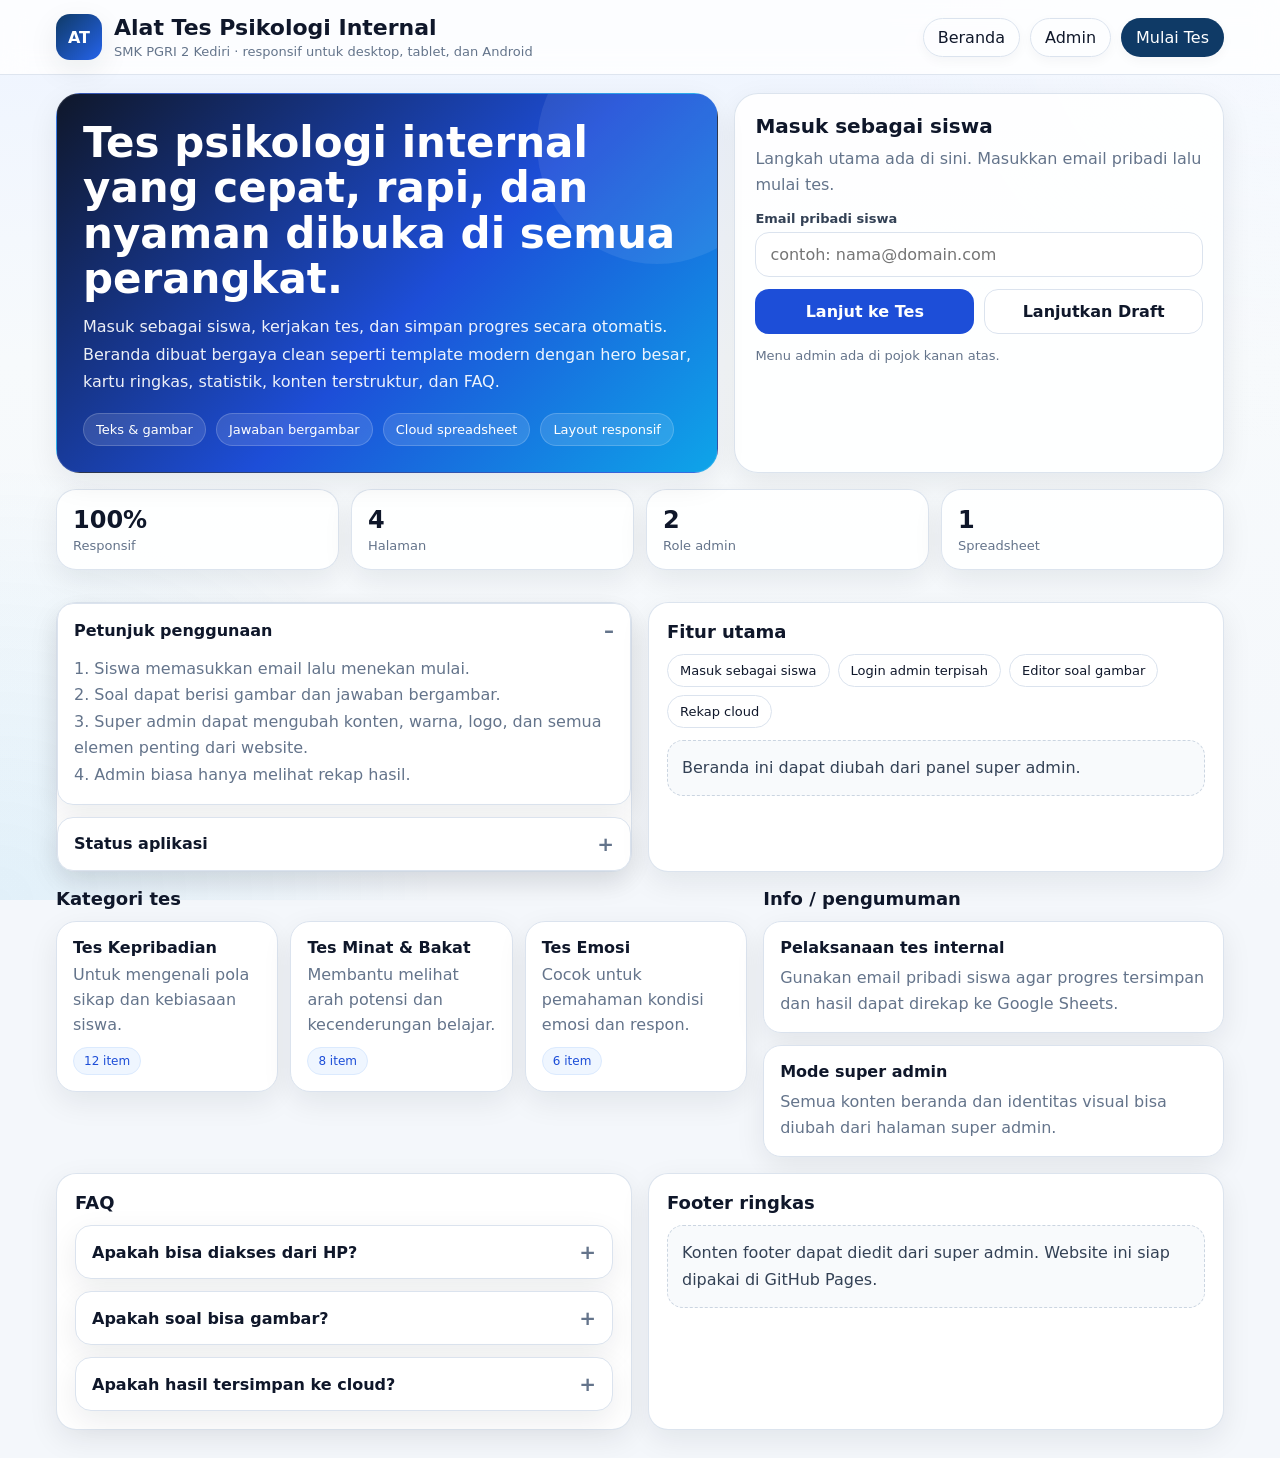
==== commit 7862aa15: "Update index.html" ====
--- a/index.html
+++ b/index.html
@@ -376,8 +376,53 @@
     const STORAGE_KEYS={questions:'sp_psikologi_questions_v2',results:'sp_psikologi_results_v2',settings:'sp_psikologi_settings_v2',drafts:'sp_psikologi_drafts_v2',adminSession:'sp_psikologi_admin_session_v2'};
     const DEFAULT_ENDPOINT='https://script.google.com/macros/s/AKfycbyOaNrHdIgJA8pxXSQyQ0pzdTNEAXeSAtAEP9_ZpTKflXFk_jZeUFXjpUIiLCWT061s/exec';
     const ADMIN_CREDENTIALS=[{email:'bksmkpgri2@gmail.com',password:'rayarvian2',role:'superadmin',label:'Super Admin'},{email:'admin',password:'bkgrida2026',role:'admin',label:'Admin Biasa'}];
-    const DEFAULT_CONFIG={branding:{title:'Alat Tes Psikologi Internal',subtitle:'SMK PGRI 2 Kediri · responsif untuk desktop, tablet, dan Android',logoData:'',backgroundData:'',primaryColor:'#0f3a66',textColor:'#0f172a',bgColor:'#f4f7fb',heroColor:'#1d4ed8'},home:{heroTitle:'Tes psikologi internal yang cepat, rapi, dan nyaman dibuka di semua perangkat.',heroText:'Masuk sebagai siswa, kerjakan tes, dan simpan progres secara otomatis. Beranda dibuat bergaya clean seperti template modern dengan hero besar, kartu ringkas, statistik, konten terstruktur, dan FAQ.',heroPills:['Teks & gambar','Jawaban bergambar','Cloud spreadsheet','Layout responsif'],stats:[{num:'100%',label:'Responsif'},{num:'4',label:'Halaman'},{num:'2',label:'Role admin'},{num:'1',label:'Spreadsheet'}],features:['Masuk sebagai siswa','Login admin terpisah','Editor soal gambar','Rekap cloud'],summaryBox:'Beranda ini dapat diubah dari panel super admin.',guide:'1. Siswa memasukkan email lalu menekan mulai.\n2. Soal dapat berisi gambar dan jawaban bergambar.\n3. Super admin dapat mengubah konten, warna, logo, dan semua elemen penting dari website.\n4. Admin biasa hanya melihat rekap hasil.',categoryTitle:'Kategori tes',categories:[{title:'Tes Kepribadian',desc:'Untuk mengenali pola sikap dan kebiasaan siswa.',count:'12 item'},{title:'Tes Minat & Bakat',desc:'Membantu melihat arah potensi dan kecenderungan belajar.',count:'8 item'},{title:'Tes Emosi',desc:'Cocok untuk pemahaman kondisi emosi dan respon.',count:'6 item'}],newsTitle:'Info / pengumuman',posts:[{title:'Pelaksanaan tes internal',body:'Gunakan email pribadi siswa agar progres tersimpan dan hasil dapat direkap ke Google Sheets.'},{title:'Mode super admin',body:'Semua konten beranda dan identitas visual bisa diubah dari halaman super admin.'}],faq:[{q:'Apakah bisa diakses dari HP?',a:'Bisa. Layout dibuat responsif agar nyaman di desktop, tablet, dan Android.'},{q:'Apakah soal bisa gambar?',a:'Bisa. Soal dan jawaban dapat berupa teks, gambar, atau kombinasi keduanya.'},{q:'Apakah hasil tersimpan ke cloud?',a:'Bisa jika endpoint Google Apps Script sudah diisi.'}],footerBox:'Konten footer dapat diedit dari super admin. Website ini siap dipakai di GitHub Pages.'}},sheetEndpoint:DEFAULT_ENDPOINT};
-    const state={page:'home',admin:null,questions:[],results:[],draftEmail:'',testIndex:0,answers:{},editingQuestionId:null,pendingImageData:null,pendingOptionImages:{},config:loadJson(STORAGE_KEYS.settings,DEFAULT_CONFIG)};
+    
+    const DEFAULT_CONFIG = {
+      branding: {
+        title: 'Alat Tes Psikologi Internal',
+        subtitle: 'SMK PGRI 2 Kediri · responsif untuk desktop, tablet, dan Android',
+        logoData: '',
+        backgroundData: '',
+        primaryColor: '#0f3a66',
+        textColor: '#0f172a',
+        bgColor: '#f4f7fb',
+        heroColor: '#1d4ed8'
+      },
+      home: {
+        heroTitle: 'Tes psikologi internal yang cepat, rapi, dan nyaman dibuka di semua perangkat.',
+        heroText: 'Masuk sebagai siswa, kerjakan tes, dan simpan progres secara otomatis. Beranda dibuat bergaya clean seperti template modern dengan hero besar, kartu ringkas, statistik, konten terstruktur, dan FAQ.',
+        heroPills: ['Teks & gambar', 'Jawaban bergambar', 'Cloud spreadsheet', 'Layout responsif'],
+        stats: [
+          { num: '100%', label: 'Responsif' },
+          { num: '4', label: 'Halaman' },
+          { num: '2', label: 'Role admin' },
+          { num: '1', label: 'Spreadsheet' }
+        ],
+        features: ['Masuk sebagai siswa', 'Login admin terpisah', 'Editor soal gambar', 'Rekap cloud'],
+        summaryBox: 'Beranda ini dapat diubah dari panel super admin.',
+        guide: '1. Siswa memasukkan email lalu menekan mulai.\n2. Soal dapat berisi gambar dan jawaban bergambar.\n3. Super admin dapat mengubah konten, warna, logo, dan semua elemen penting dari website.\n4. Admin biasa hanya melihat rekap hasil.',
+        categoryTitle: 'Kategori tes',
+        categories: [
+          { title: 'Tes Kepribadian', desc: 'Untuk mengenali pola sikap dan kebiasaan siswa.', count: '12 item' },
+          { title: 'Tes Minat & Bakat', desc: 'Membantu melihat arah potensi dan kecenderungan belajar.', count: '8 item' },
+          { title: 'Tes Emosi', desc: 'Cocok untuk pemahaman kondisi emosi dan respon.', count: '6 item' }
+        ],
+        newsTitle: 'Info / pengumuman',
+        posts: [
+          { title: 'Pelaksanaan tes internal', body: 'Gunakan email pribadi siswa agar progres tersimpan dan hasil dapat direkap ke Google Sheets.' },
+          { title: 'Mode super admin', body: 'Semua konten beranda dan identitas visual bisa diubah dari halaman super admin.' }
+        ],
+        faq: [
+          { q: 'Apakah bisa diakses dari HP?', a: 'Bisa. Layout dibuat responsif agar nyaman di desktop, tablet, dan Android.' },
+          { q: 'Apakah soal bisa gambar?', a: 'Bisa. Soal dan jawaban dapat berupa teks, gambar, atau kombinasi keduanya.' },
+          { q: 'Apakah hasil tersimpan ke cloud?', a: 'Bisa jika endpoint Google Apps Script sudah diisi.' }
+        ],
+        footerBox: 'Konten footer dapat diedit dari super admin. Website ini siap dipakai di GitHub Pages.'
+      },
+      sheetEndpoint: DEFAULT_ENDPOINT
+    };
+
+const state={page:'home',admin:null,questions:[],results:[],draftEmail:'',testIndex:0,answers:{},editingQuestionId:null,pendingImageData:null,pendingOptionImages:{},config:loadJson(STORAGE_KEYS.settings,DEFAULT_CONFIG)};
     const el=id=>document.getElementById(id);
     const esc=s=>String(s??'').replaceAll('&','&amp;').replaceAll('<','&lt;').replaceAll('>','&gt;').replaceAll('"','&quot;').replaceAll("'",'&#39;');
     function loadJson(key,fallback){try{return Object.assign({},fallback,JSON.parse(localStorage.getItem(key)||'null')||{});}catch{return structuredClone(fallback)}}
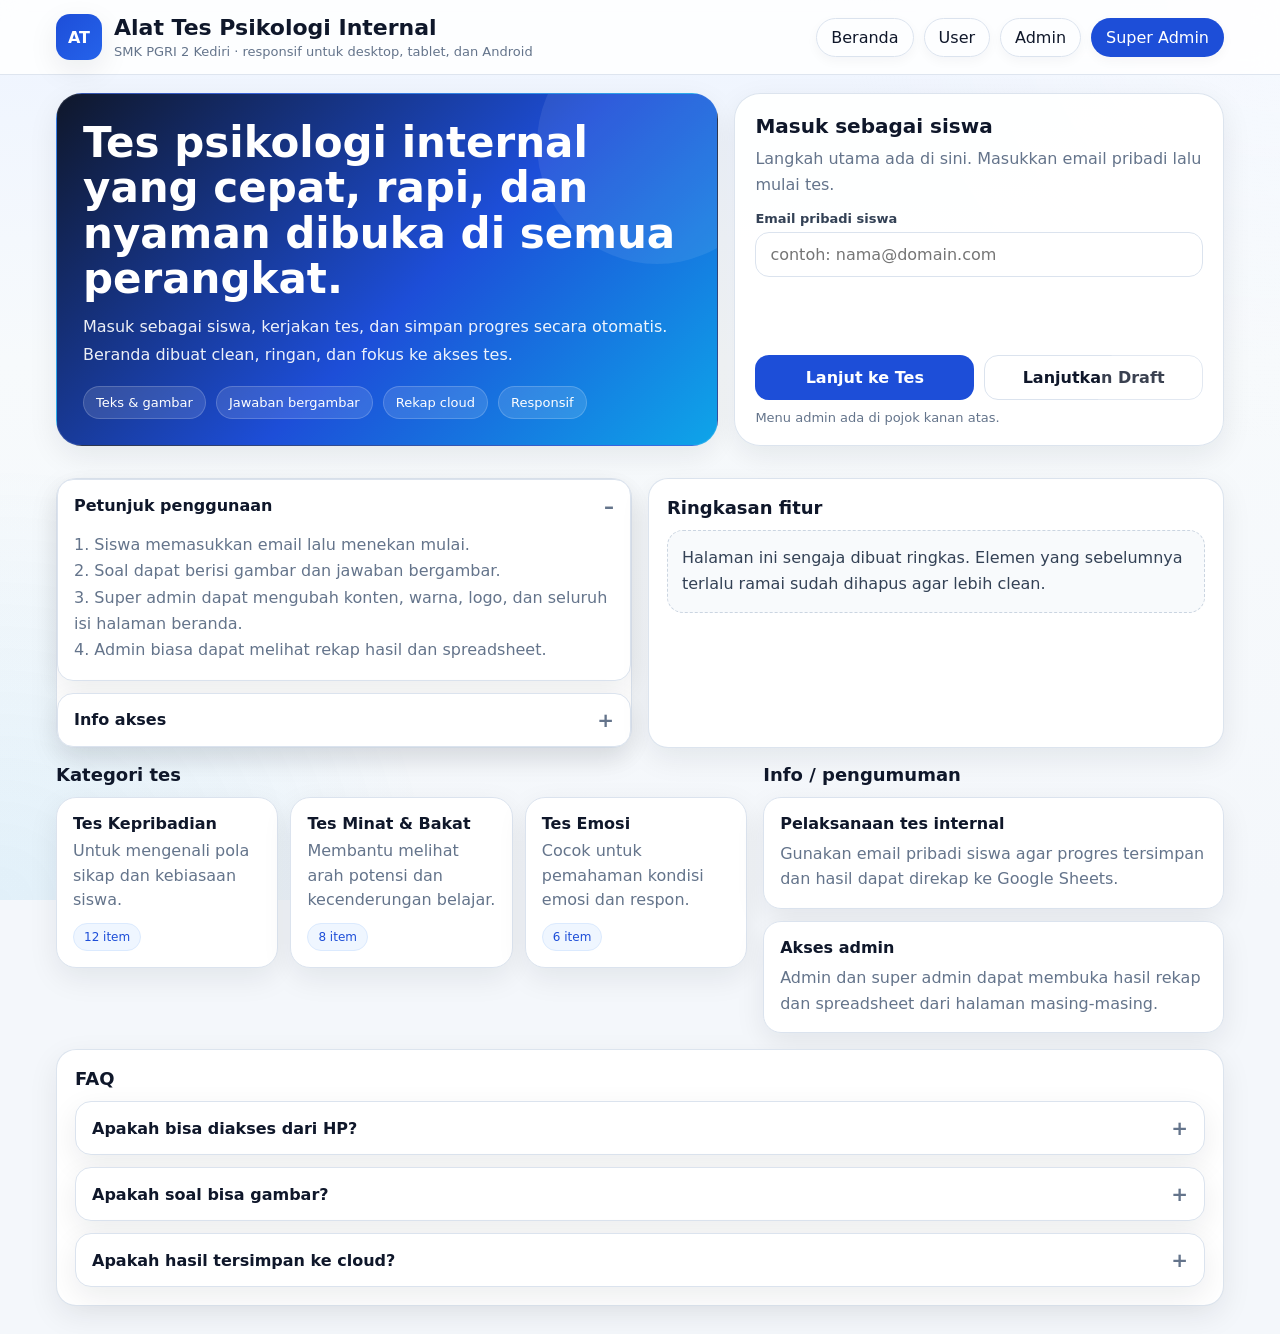
==== commit 88cdf5fd: "Add files via upload" ====
--- a/index.html
+++ b/index.html
@@ -4,87 +4,10 @@
   <meta charset="UTF-8" />
   <meta name="viewport" content="width=device-width, initial-scale=1.0, maximum-scale=1.0" />
   <meta name="theme-color" content="#0f172a" />
-  <title>Alat Tes Psikologi Internal - SMK PGRI 2 Kediri</title>
-  <style>
-    :root{
-      --bg:#f4f7fb; --surface:#fff; --surface-2:#f8fafc; --text:#0f172a; --muted:#64748b;
-      --primary:#0f3a66; --primary-2:#1d4ed8; --accent:#0ea5e9; --danger:#dc2626; --success:#16a34a;
-      --border:#dbe3ee; --shadow:0 10px 30px rgba(15,23,42,.08); --radius:20px;
-    }
-    *{box-sizing:border-box} html,body{height:100%}
-    body{margin:0;font-family:system-ui,-apple-system,"Segoe UI",Roboto,Arial,sans-serif;background:var(--bg);color:var(--text)}
-    button,input,textarea,select{font:inherit} a{color:var(--primary-2);text-decoration:none}
-    .bg-layer{position:fixed;inset:0;z-index:-2;background:linear-gradient(180deg,#eef4ff 0%,#f7fafc 40%,#f4f7fb 100%);background-size:cover;background-position:center;transition:background .25s ease}
-    .bg-overlay{position:fixed;inset:0;z-index:-1;background:radial-gradient(circle at top right, rgba(255,255,255,.45), transparent 28%),radial-gradient(circle at bottom left, rgba(14,165,233,.08), transparent 28%);pointer-events:none}
-    .app{min-height:100%;display:flex;flex-direction:column}
-    .topbar{position:sticky;top:0;z-index:20;backdrop-filter:blur(12px);background:rgba(255,255,255,.82);border-bottom:1px solid rgba(219,227,238,.9)}
-    .topbar-inner{max-width:1200px;margin:0 auto;padding:14px 16px;display:flex;align-items:center;justify-content:space-between;gap:12px;flex-wrap:wrap}
-    .brand{display:flex;align-items:center;gap:12px;min-width:0}
-    .logo{width:46px;height:46px;border-radius:14px;display:grid;place-items:center;background:linear-gradient(135deg,var(--primary),#2563eb);color:#fff;box-shadow:var(--shadow);font-weight:800;overflow:hidden;flex:0 0 auto}
-    .logo img{width:100%;height:100%;object-fit:cover;display:block}
-    .brand h1{margin:0;font-size:clamp(16px,2vw,22px);line-height:1.2}
-    .brand p{margin:2px 0 0;color:var(--muted);font-size:13px}
-    .pill-row{display:flex;gap:10px;flex-wrap:wrap;align-items:center}
-    .pill{border:1px solid var(--border);background:#fff;color:var(--text);border-radius:999px;padding:9px 14px;box-shadow:0 4px 12px rgba(15,23,42,.04);cursor:pointer;transition:.15s ease}
-    .pill:hover{transform:translateY(-1px)} .pill.primary{background:var(--primary);color:#fff;border-color:transparent} .pill.ghost{background:transparent}
-    .container{width:min(1200px,100%);margin:0 auto;padding:18px 16px 28px;flex:1}
-    .card{background:var(--surface);border:1px solid rgba(219,227,238,.95);border-radius:var(--radius);box-shadow:var(--shadow);padding:18px}
-    .grid{display:grid;gap:16px}.cols-2{grid-template-columns:repeat(2,minmax(0,1fr))}.cols-3{grid-template-columns:repeat(3,minmax(0,1fr))}
-    @media (max-width:900px){.cols-2,.cols-3{grid-template-columns:1fr}}
-    .hidden{display:none !important}
-    .field{display:flex;flex-direction:column;gap:6px;margin-bottom:12px}.field label{font-size:13px;color:#334155;font-weight:700}
-    .input,textarea,select{width:100%;border:1px solid var(--border);border-radius:14px;background:#fff;padding:12px 14px;color:var(--text);outline:none;transition:.15s ease}
-    textarea{min-height:110px;resize:vertical}.input:focus,textarea:focus,select:focus{border-color:#93c5fd;box-shadow:0 0 0 4px rgba(59,130,246,.10)}
-    .row{display:flex;gap:10px;flex-wrap:wrap}.row>*{flex:1 1 180px}
-    .btn{border:none;border-radius:14px;padding:12px 16px;cursor:pointer;transition:.15s ease;font-weight:700;display:inline-flex;align-items:center;justify-content:center;gap:8px}
-    .btn:hover{transform:translateY(-1px)} .btn.primary{background:var(--primary);color:#fff} .btn.blue{background:var(--primary-2);color:#fff}
-    .btn.gray{background:#e2e8f0;color:#0f172a} .btn.success{background:var(--success);color:#fff} .btn.danger{background:var(--danger);color:#fff}
-    .btn.outline{background:#fff;border:1px solid var(--border);color:#0f172a} .btn.small{padding:9px 12px;border-radius:12px;font-size:14px}
-    .section-title{display:flex;align-items:center;justify-content:space-between;gap:10px;margin:0 0 12px}.section-title h3{margin:0;font-size:18px}.section-title small{color:var(--muted)}
-    .badge{display:inline-flex;align-items:center;gap:8px;background:#eff6ff;color:#1d4ed8;border:1px solid #dbeafe;padding:8px 12px;border-radius:999px;font-size:13px;margin-right:8px;margin-bottom:8px}
-    .hero{display:grid;grid-template-columns:1.15fr .85fr;gap:16px;align-items:stretch;margin-bottom:16px}
-    @media (max-width:900px){.hero{grid-template-columns:1fr}}
-    .hero-banner{background:linear-gradient(135deg,#0f172a,#1d4ed8 55%, #0ea5e9);color:#fff;border-radius:24px;padding:26px;box-shadow:var(--shadow);position:relative;overflow:hidden;min-height:230px;border:1px solid rgba(255,255,255,.12)}
-    .hero-banner::after{content:"";position:absolute;right:-60px;top:-70px;width:240px;height:240px;border-radius:50%;background:rgba(255,255,255,.08)}
-    .hero-banner h2{font-size:clamp(26px,4vw,42px);margin:0 0 12px;line-height:1.08}.hero-banner p{color:rgba(255,255,255,.92);margin:0 0 18px;max-width:68ch;line-height:1.7}
-    .hero-meta{display:flex;gap:10px;flex-wrap:wrap}.meta-badge{background:rgba(255,255,255,.12);border:1px solid rgba(255,255,255,.18);color:#fff;padding:8px 12px;border-radius:999px;font-size:13px}
-    .search-card{background:rgba(255,255,255,.88);border:1px solid rgba(219,227,238,.95);border-radius:24px;padding:20px;box-shadow:var(--shadow)}
-    .search-card h3{margin:0 0 8px;font-size:20px}.search-card p{margin:0 0 14px;color:var(--muted);line-height:1.6}
-    .student-box{background:linear-gradient(135deg, rgba(15,23,42,.95), rgba(29,78,216,.92));color:#fff;border-radius:24px;padding:20px;box-shadow:var(--shadow);position:relative;overflow:hidden;display:flex;flex-direction:column;justify-content:space-between;min-height:100%}
-    .student-box::after{content:"";position:absolute;right:-35px;bottom:-35px;width:160px;height:160px;border-radius:50%;background:rgba(255,255,255,.08)}
-    .student-box h3,.student-box p{color:#fff}.student-box .input{background:rgba(255,255,255,.97)} .student-box .small{color:rgba(255,255,255,.8)}
-    .status-strip{display:flex;gap:8px;flex-wrap:wrap;margin-top:10px}.status-mini{background:rgba(255,255,255,.12);border:1px solid rgba(255,255,255,.18);color:#fff;padding:7px 10px;border-radius:999px;font-size:12px}
-    .stats{display:grid;grid-template-columns:repeat(4,minmax(0,1fr));gap:12px;margin-bottom:16px}@media (max-width:900px){.stats{grid-template-columns:repeat(2,minmax(0,1fr))}}
-    .stat{background:rgba(255,255,255,.9);border:1px solid rgba(219,227,238,.95);border-radius:20px;padding:16px;box-shadow:var(--shadow)}.stat .num{font-size:24px;font-weight:800;margin:0 0 4px}.stat .lbl{color:var(--muted);font-size:13px}
-    .category-grid{display:grid;grid-template-columns:repeat(3,minmax(0,1fr));gap:12px}@media (max-width:900px){.category-grid{grid-template-columns:1fr}}
-    .category{border:1px solid var(--border);border-radius:20px;background:#fff;padding:16px;box-shadow:var(--shadow)}.category h4{margin:0 0 6px}.category p{margin:0;color:var(--muted);line-height:1.55}.category .count{margin-top:10px;display:inline-block;background:#eff6ff;color:#1d4ed8;border:1px solid #dbeafe;padding:6px 10px;border-radius:999px;font-size:12px}
-    .content-grid{display:grid;grid-template-columns:1.2fr .8fr;gap:16px}@media (max-width:900px){.content-grid{grid-template-columns:1fr}}
-    .post-list{display:grid;gap:12px}.post{border:1px solid var(--border);border-radius:18px;background:#fff;padding:16px;box-shadow:var(--shadow)}.post h4{margin:0 0 8px}.post p{margin:0;color:var(--muted);line-height:1.6}
-    .accordion details{border:1px solid var(--border);border-radius:16px;background:#fff;overflow:hidden;box-shadow:var(--shadow)} .accordion details+details{margin-top:12px}
-    .accordion summary{cursor:pointer;padding:14px 16px;list-style:none;display:flex;align-items:center;justify-content:space-between;gap:12px;font-weight:800} .accordion summary::-webkit-details-marker{display:none} .accordion summary::after{content:'+';font-size:20px;color:var(--muted)} .accordion details[open] summary::after{content:'–'} .accordion .body{padding:0 16px 16px;color:var(--muted);line-height:1.65}
-    .top-toolbar{display:flex;gap:10px;flex-wrap:wrap;align-items:center;justify-content:flex-end;margin-bottom:14px}
-    .progress-wrap{width:100%;height:12px;border-radius:999px;background:#e2e8f0;overflow:hidden;margin:10px 0 16px}.progress-bar{height:100%;width:0%;background:linear-gradient(90deg,#1d4ed8,#0ea5e9);transition:width .2s ease}
-    .question-list{display:grid;gap:12px}.question-item{border:1px solid var(--border);border-radius:16px;padding:14px;background:#fff}.question-item header{display:flex;align-items:flex-start;justify-content:space-between;gap:12px;margin-bottom:10px}.question-item h4{margin:0;font-size:16px;line-height:1.45}.question-item .meta{color:var(--muted);font-size:13px;margin-top:4px}
-    .q-image,.answer-thumb{width:100%;max-height:240px;object-fit:contain;border-radius:14px;border:1px solid var(--border);background:#f8fafc;margin:10px 0}
-    .option-list{display:grid;gap:8px;margin-top:10px}.option{border:1px solid var(--border);border-radius:12px;padding:10px 12px;background:var(--surface-2);display:flex;justify-content:space-between;gap:10px;align-items:flex-start}.option.selected{outline:2px solid rgba(29,78,216,.35);background:#eff6ff}.option label{cursor:pointer;width:100%;display:flex;justify-content:space-between;gap:10px;align-items:flex-start}.score{color:var(--muted);font-size:13px;flex:0 0 auto}
-    .split{display:grid;grid-template-columns:1.2fr .8fr;gap:16px}@media (max-width:900px){.split{grid-template-columns:1fr}}
-    .table-wrap{overflow:auto;border:1px solid var(--border);border-radius:16px} table{border-collapse:collapse;width:100%;background:#fff;min-width:760px} th,td{padding:12px 10px;border-bottom:1px solid #eef2f7;text-align:left;vertical-align:top} th{background:#f8fafc;position:sticky;top:0;z-index:1} tr:last-child td{border-bottom:none}
-    .login-overlay,.modal-backdrop{position:fixed;inset:0;background:rgba(15,23,42,.58);display:none;align-items:center;justify-content:center;padding:16px;z-index:45}.login-overlay.show,.modal-backdrop.show{display:flex}
-    .login-card,.modal{width:min(920px,100%);max-height:92vh;overflow:auto;background:#fff;border-radius:22px;box-shadow:0 24px 80px rgba(0,0,0,.22);padding:20px}
-    .login-card{width:min(460px,100%)} .modal header,.login-card header{display:flex;align-items:center;justify-content:space-between;gap:12px;margin-bottom:14px} .modal header h3,.login-card header h3{margin:0}
-    .editor-grid{display:grid;gap:12px}.editor-grid.cols-2{grid-template-columns:repeat(2,minmax(0,1fr))}@media (max-width:900px){.editor-grid.cols-2{grid-template-columns:1fr}}
-    .choice-grid{display:grid;gap:10px}.choice-row{display:grid;grid-template-columns:1.2fr .5fr .9fr auto;gap:8px;align-items:start}@media (max-width:760px){.choice-row{grid-template-columns:1fr}}
-    .help-box{background:#f8fafc;border:1px dashed #cbd5e1;border-radius:16px;padding:14px;color:#334155;line-height:1.65}.small{font-size:13px;color:var(--muted)}.footer-note{color:var(--muted);font-size:13px;line-height:1.6}
-    .toast{position:fixed;left:50%;bottom:18px;transform:translateX(-50%);background:#0f172a;color:#fff;padding:12px 16px;border-radius:999px;box-shadow:var(--shadow);z-index:50;opacity:0;pointer-events:none;transition:.2s ease;max-width:min(92vw,720px);text-align:center}.toast.show{opacity:1;bottom:22px}
-    .page{display:none}.page.active{display:block}
-    .home-shell{display:grid;gap:16px}.home-shell .hero{margin-bottom:0}
-    .navline{display:flex;gap:8px;flex-wrap:wrap}.navchip{padding:8px 12px;border-radius:999px;background:#fff;border:1px solid var(--border);font-size:13px}
-    .theme-swatch{display:flex;gap:10px;flex-wrap:wrap}.sw{width:30px;height:30px;border-radius:10px;border:1px solid rgba(0,0,0,.06)}
-    .editor-columns{display:grid;grid-template-columns:1fr 1fr;gap:16px}@media (max-width:900px){.editor-columns{grid-template-columns:1fr}}
-    .raw-json{min-height:320px;font-family:ui-monospace,SFMono-Regular,Menlo,monospace;font-size:13px}
-  </style>
+  <title>Alat Tes Psikologi Internal - Beranda</title>
+  <link rel="stylesheet" href="style.css" />
 </head>
-<body>
+<body data-page="home">
   <div class="bg-layer" id="bgLayer"></div>
   <div class="bg-overlay"></div>
   <div class="app">
@@ -97,401 +20,12 @@
             <p id="brandSubtitle">SMK PGRI 2 Kediri · responsif untuk desktop, tablet, dan Android</p>
           </div>
         </div>
-        <div class="pill-row">
-          <button class="pill ghost" id="btnHome">Beranda</button>
-          <button class="pill ghost" id="btnAdminLogin">Admin</button>
-          <button class="pill primary" id="btnStudentQuick">Mulai Tes</button>
-        </div>
+        <div class="pill-row" data-nav></div>
       </div>
     </header>
-
-    <main class="container">
-      <section id="pageHome" class="page active">
-        <div class="home-shell">
-          <div class="hero">
-            <div class="hero-banner">
-              <h2 id="homeHeroTitle">Tes psikologi internal yang cepat, rapi, dan nyaman dibuka di semua perangkat.</h2>
-              <p id="homeHeroText">Masuk sebagai siswa, kerjakan tes, dan simpan progres secara otomatis. Beranda dibuat bergaya clean seperti template modern dengan hero besar, kartu ringkas, statistik, konten terstruktur, dan FAQ.</p>
-              <div class="hero-meta" id="homeHeroPills">
-                <span class="meta-badge">Teks & gambar</span>
-                <span class="meta-badge">Jawaban bergambar</span>
-                <span class="meta-badge">Cloud spreadsheet</span>
-                <span class="meta-badge">Layout responsif</span>
-              </div>
-            </div>
-            <div class="search-card">
-              <h3>Masuk sebagai siswa</h3>
-              <p>Langkah utama ada di sini. Masukkan email pribadi lalu mulai tes.</p>
-              <div class="field">
-                <label for="studentEmail">Email pribadi siswa</label>
-                <input id="studentEmail" class="input" type="email" placeholder="contoh: nama@domain.com" autocomplete="email" />
-              </div>
-              <div class="row">
-                <button class="btn blue" id="btnStartStudent">Lanjut ke Tes</button>
-                <button class="btn outline" id="btnResumeDraft">Lanjutkan Draft</button>
-              </div>
-              <p class="small" style="margin-top:12px">Menu admin ada di pojok kanan atas.</p>
-            </div>
-          </div>
-
-          <div class="stats" id="homeStats"></div>
-
-          <div class="grid cols-2">
-            <div class="card accordion" style="padding:0">
-              <details open>
-                <summary>Petunjuk penggunaan</summary>
-                <div class="body" id="homeGuide">1. Siswa memasukkan email lalu menekan mulai.<br>2. Soal dapat berisi gambar dan jawaban bergambar.<br>3. Super admin dapat mengubah konten, warna, logo, dan semua elemen penting dari website.<br>4. Admin biasa hanya melihat rekap hasil.</div>
-              </details>
-              <details>
-                <summary>Status aplikasi</summary>
-                <div class="body" id="homeStatus">Memuat status...</div>
-              </details>
-            </div>
-            <div class="card">
-              <div class="section-title"><h3>Fitur utama</h3></div>
-              <div class="navline" id="homeFeatureChips"></div>
-              <div class="help-box" style="margin-top:12px" id="homeSummaryBox">Beranda ini dapat diubah dari panel super admin.</div>
-            </div>
-          </div>
-
-          <div class="content-grid">
-            <div>
-              <div class="section-title"><h3 id="homeCategoryTitle">Kategori tes</h3></div>
-              <div class="category-grid" id="homeCategories"></div>
-            </div>
-            <div>
-              <div class="section-title"><h3 id="homeNewsTitle">Info / pengumuman</h3></div>
-              <div class="post-list" id="homePosts"></div>
-            </div>
-          </div>
-
-          <div class="grid cols-2">
-            <div class="card">
-              <div class="section-title"><h3>FAQ</h3></div>
-              <div class="accordion" id="homeFaq"></div>
-            </div>
-            <div class="card">
-              <div class="section-title"><h3>Footer ringkas</h3></div>
-              <div class="help-box" id="homeFooterBox">Konten footer dapat diedit dari super admin.</div>
-            </div>
-          </div>
-        </div>
-      </section>
-
-      <section id="pageTest" class="page">
-        <div class="card">
-          <div class="section-title">
-            <div>
-              <h3>Tes siswa</h3>
-              <small id="testEmailLabel">Email: -</small>
-            </div>
-            <div class="row" style="justify-content:flex-end;flex:0 0 auto">
-              <button class="btn outline small" id="btnSaveDraft">Simpan Progres</button>
-              <button class="btn gray small" id="btnBackHomeFromTest">Kembali</button>
-            </div>
-          </div>
-          <div class="progress-wrap"><div class="progress-bar" id="progressBar"></div></div>
-          <div id="questionHost"></div>
-          <div class="row" style="margin-top:16px">
-            <button class="btn outline" id="btnPrevQ">Sebelumnya</button>
-            <button class="btn blue" id="btnNextQ">Selanjutnya</button>
-            <button class="btn success" id="btnFinishTest">Selesai & Kirim</button>
-          </div>
-        </div>
-      </section>
-
-      <section id="pageAdmin" class="page">
-        <div class="split">
-          <div class="card">
-            <div class="section-title">
-              <div>
-                <h3>Halaman Admin</h3>
-                <small id="adminRoleLabel">Peran: -</small>
-              </div>
-              <div class="row" style="justify-content:flex-end;flex:0 0 auto">
-                <button class="btn outline small" id="btnLogoutAdmin">Keluar</button>
-                <button class="btn gray small" id="btnBackHomeFromAdmin">Kembali</button>
-              </div>
-            </div>
-            <div class="tabs">
-              <button class="tab active" data-tab="results">Rekap</button>
-              <button class="tab" data-tab="settings">Pengaturan</button>
-            </div>
-            <div id="adminResultsTab">
-              <div class="row" style="margin-bottom:12px;align-items:center">
-                <span class="badge" id="resultCountBadge">0 hasil</span>
-                <button class="btn success small" id="btnExportCSV">Unduh CSV</button>
-                <button class="btn blue small" id="btnSyncNow">Kirim Ulang ke Spreadsheet</button>
-              </div>
-              <div class="table-wrap">
-                <table>
-                  <thead>
-                    <tr><th>Waktu</th><th>Email</th><th>Skor</th><th>Ringkasan</th></tr>
-                  </thead>
-                  <tbody id="resultsTable"></tbody>
-                </table>
-              </div>
-            </div>
-            <div id="adminSettingsTab" class="hidden">
-              <div class="section-title"><h3>Pengaturan spreadsheet</h3></div>
-              <div class="field"><label for="sheetEndpoint">Google Apps Script Web App</label><input id="sheetEndpoint" class="input" type="url" /></div>
-              <div class="row"><button class="btn blue" id="btnSaveAdminSettings">Simpan Pengaturan</button><button class="btn outline" id="btnTestEndpoint">Tes Endpoint</button></div>
-              <p class="footer-note" style="margin-top:12px">Gunakan endpoint Apps Script agar hasil benar-benar tersimpan ke Google Sheets.</p>
-            </div>
-          </div>
-          <div class="card">
-            <div class="section-title"><h3>Info login</h3></div>
-            <div class="help-box">
-              <div><b>Admin</b></div>
-              <div>Email: admin</div>
-              <div>Password: bkgrida2026</div>
-              <hr style="border:none;border-top:1px solid #e2e8f0;margin:12px 0">
-              <div><b>Super admin</b></div>
-              <div>Email: bksmkpgri2@gmail.com</div>
-              <div>Password: rayarvian2</div>
-            </div>
-          </div>
-        </div>
-      </section>
-
-      <section id="pageSuper" class="page">
-        <div class="split">
-          <div class="card">
-            <div class="section-title">
-              <div>
-                <h3>Halaman Super Admin</h3>
-                <small id="superRoleLabel">Peran: -</small>
-              </div>
-              <div class="row" style="justify-content:flex-end;flex:0 0 auto">
-                <button class="btn outline small" id="btnLogoutSuper">Keluar</button>
-                <button class="btn gray small" id="btnBackHomeFromSuper">Kembali</button>
-              </div>
-            </div>
-            <div class="tabs">
-              <button class="tab active" data-super-tab="questions">Soal</button>
-              <button class="tab" data-super-tab="branding">Branding</button>
-              <button class="tab" data-super-tab="homepage">Beranda</button>
-              <button class="tab" data-super-tab="raw">JSON Situs</button>
-            </div>
-
-            <div id="superQuestionsTab">
-              <div class="row" style="margin-bottom:12px;align-items:center">
-                <span class="badge" id="questionCountBadge">0 soal aktif</span>
-                <button class="btn primary small" id="btnAddQuestion">Tambah Soal</button>
-              </div>
-              <div class="question-list" id="questionList"></div>
-            </div>
-
-            <div id="superBrandingTab" class="hidden">
-              <div class="editor-columns">
-                <div>
-                  <div class="field"><label for="brandingTitle">Judul header</label><input id="brandingTitle" class="input" type="text"></div>
-                  <div class="field"><label for="brandingSubtitle">Subjudul header</label><input id="brandingSubtitle" class="input" type="text"></div>
-                  <div class="field"><label for="brandingLogoFile">Logo sekolah</label><input id="brandingLogoFile" class="input" type="file" accept="image/*"></div>
-                  <div class="field"><label for="brandingBackgroundFile">Background gambar</label><input id="brandingBackgroundFile" class="input" type="file" accept="image/*"></div>
-                </div>
-                <div>
-                  <div class="field"><label for="primaryColor">Warna utama</label><input id="primaryColor" class="input" type="color"></div>
-                  <div class="field"><label for="textColor">Warna tulisan</label><input id="textColor" class="input" type="color"></div>
-                  <div class="field"><label for="bgColor">Warna latar</label><input id="bgColor" class="input" type="color"></div>
-                  <div class="field"><label for="heroColor">Warna banner</label><input id="heroColor" class="input" type="color"></div>
-                </div>
-              </div>
-              <div class="help-box">Rekomendasi resolusi: logo 512×512 px atau lebih besar, background 1600×900 px atau lebih besar, gambar soal/jawaban minimal 800 px agar tetap tajam di HP.</div>
-              <div class="row" style="margin-top:12px"><button class="btn blue" id="btnSaveBranding">Simpan Branding</button><button class="btn outline" id="btnResetBranding">Reset Branding</button></div>
-            </div>
-
-            <div id="superHomepageTab" class="hidden">
-              <div class="editor-columns">
-                <div>
-                  <div class="field"><label for="homeHeroTitleInput">Judul hero beranda</label><textarea id="homeHeroTitleInput"></textarea></div>
-                  <div class="field"><label for="homeHeroTextInput">Teks hero beranda</label><textarea id="homeHeroTextInput"></textarea></div>
-                  <div class="field"><label for="homeSummaryBoxInput">Kotak ringkasan</label><textarea id="homeSummaryBoxInput"></textarea></div>
-                  <div class="field"><label for="homeFooterBoxInput">Kotak footer</label><textarea id="homeFooterBoxInput"></textarea></div>
-                </div>
-                <div>
-                  <div class="field"><label for="homeFeaturesInput">Fitur utama (satu baris satu item)</label><textarea id="homeFeaturesInput"></textarea></div>
-                  <div class="field"><label for="homeGuideInput">Petunjuk penggunaan</label><textarea id="homeGuideInput" class="raw-json"></textarea></div>
-                </div>
-              </div>
-              <div class="help-box">Untuk modifikasi konten lebih bebas, gunakan tab <b>JSON Situs</b>. Di sana super admin bisa mengubah seluruh isi situs termasuk kategori, stat, FAQ, dan teks lainnya.</div>
-              <div class="row" style="margin-top:12px"><button class="btn blue" id="btnSaveHomepage">Simpan Beranda</button></div>
-            </div>
-
-            <div id="superRawTab" class="hidden">
-              <div class="help-box">Editor JSON situs memberi kendali penuh atas konten. Simpan hanya jika format JSON valid.</div>
-              <div class="field" style="margin-top:12px"><label for="siteJsonEditor">JSON situs</label><textarea id="siteJsonEditor" class="raw-json"></textarea></div>
-              <div class="row"><button class="btn blue" id="btnSaveSiteJson">Simpan JSON Situs</button><button class="btn outline" id="btnReloadSiteJson">Muat Ulang JSON</button></div>
-            </div>
-          </div>
-
-          <div class="card">
-            <div class="section-title"><h3>Info kontrol</h3></div>
-            <div class="help-box">
-              <div>Super admin bisa mengubah branding, konten beranda, daftar kategori, FAQ, catatan footer, dan soal.</div>
-              <hr style="border:none;border-top:1px solid #e2e8f0;margin:12px 0">
-              <div><b>Halaman 1</b> = Beranda</div>
-              <div><b>Halaman 2</b> = Tes siswa</div>
-              <div><b>Halaman 3</b> = Admin rekap</div>
-              <div><b>Halaman 4</b> = Super admin lengkap</div>
-            </div>
-          </div>
-        </div>
-      </section>
-    </main>
+    <main class="container" id="app"></main>
   </div>
-
   <div class="toast" id="toast"></div>
-
-  <div class="login-overlay" id="loginOverlay">
-    <div class="login-card">
-      <header><h3>Login Admin</h3><button class="btn outline small" id="btnCloseLogin">Tutup</button></header>
-      <div class="field"><label for="adminEmail">Email</label><input id="adminEmail" class="input" type="text" placeholder="Email admin"></div>
-      <div class="field"><label for="adminPassword">Password</label><input id="adminPassword" class="input" type="password" placeholder="Password"></div>
-      <div class="row"><button class="btn primary" id="btnDoLogin">Masuk</button></div>
-      <p class="footer-note" style="margin-top:12px">Setelah masuk, admin biasa diarahkan ke halaman 3 dan super admin ke halaman 4.</p>
-    </div>
-  </div>
-
-  <div class="modal-backdrop" id="questionModalBackdrop">
-    <div class="modal">
-      <header><h3 id="questionModalTitle">Tambah Soal</h3><button class="btn outline small" id="btnCloseQuestionModal">Tutup</button></header>
-      <div class="editor-grid cols-2">
-        <div class="field" style="grid-column:1/-1"><label for="qPrompt">Teks soal</label><textarea id="qPrompt" placeholder="Tulis pertanyaan di sini..."></textarea></div>
-        <div class="field"><label for="qType">Tipe soal</label><select id="qType"><option value="mcq">Pilihan ganda</option><option value="text">Isian / jawaban singkat</option></select></div>
-        <div class="field"><label for="qImageFile">Gambar soal</label><input id="qImageFile" class="input" type="file" accept="image/*"></div>
-        <div class="field" style="grid-column:1/-1"><label for="qImageUrl">Atau URL gambar soal</label><input id="qImageUrl" class="input" type="url" placeholder="https://..."></div>
-      </div>
-      <div id="mcqEditor" style="margin-top:8px">
-        <div class="section-title"><h3 style="font-size:16px">Opsi jawaban</h3><button class="btn outline small" id="btnAddOption">Tambah Opsi</button></div>
-        <div class="choice-grid" id="optionEditor"></div>
-        <p class="footer-note">Setiap opsi bisa punya teks, skor, dan gambar jawaban. Cocok untuk pilihan a, b, c, d dalam bentuk gambar.</p>
-      </div>
-      <div id="textEditor" class="hidden" style="margin-top:8px"><div class="help-box">Soal isian menyimpan jawaban siswa sebagai teks.</div></div>
-      <div class="row" style="margin-top:16px"><button class="btn primary" id="btnSaveQuestion">Simpan Soal</button></div>
-    </div>
-  </div>
-
-  <script>
-    const STORAGE_KEYS={questions:'sp_psikologi_questions_v2',results:'sp_psikologi_results_v2',settings:'sp_psikologi_settings_v2',drafts:'sp_psikologi_drafts_v2',adminSession:'sp_psikologi_admin_session_v2'};
-    const DEFAULT_ENDPOINT='https://script.google.com/macros/s/AKfycbyOaNrHdIgJA8pxXSQyQ0pzdTNEAXeSAtAEP9_ZpTKflXFk_jZeUFXjpUIiLCWT061s/exec';
-    const ADMIN_CREDENTIALS=[{email:'bksmkpgri2@gmail.com',password:'rayarvian2',role:'superadmin',label:'Super Admin'},{email:'admin',password:'bkgrida2026',role:'admin',label:'Admin Biasa'}];
-    
-    const DEFAULT_CONFIG = {
-      branding: {
-        title: 'Alat Tes Psikologi Internal',
-        subtitle: 'SMK PGRI 2 Kediri · responsif untuk desktop, tablet, dan Android',
-        logoData: '',
-        backgroundData: '',
-        primaryColor: '#0f3a66',
-        textColor: '#0f172a',
-        bgColor: '#f4f7fb',
-        heroColor: '#1d4ed8'
-      },
-      home: {
-        heroTitle: 'Tes psikologi internal yang cepat, rapi, dan nyaman dibuka di semua perangkat.',
-        heroText: 'Masuk sebagai siswa, kerjakan tes, dan simpan progres secara otomatis. Beranda dibuat bergaya clean seperti template modern dengan hero besar, kartu ringkas, statistik, konten terstruktur, dan FAQ.',
-        heroPills: ['Teks & gambar', 'Jawaban bergambar', 'Cloud spreadsheet', 'Layout responsif'],
-        stats: [
-          { num: '100%', label: 'Responsif' },
-          { num: '4', label: 'Halaman' },
-          { num: '2', label: 'Role admin' },
-          { num: '1', label: 'Spreadsheet' }
-        ],
-        features: ['Masuk sebagai siswa', 'Login admin terpisah', 'Editor soal gambar', 'Rekap cloud'],
-        summaryBox: 'Beranda ini dapat diubah dari panel super admin.',
-        guide: '1. Siswa memasukkan email lalu menekan mulai.\n2. Soal dapat berisi gambar dan jawaban bergambar.\n3. Super admin dapat mengubah konten, warna, logo, dan semua elemen penting dari website.\n4. Admin biasa hanya melihat rekap hasil.',
-        categoryTitle: 'Kategori tes',
-        categories: [
-          { title: 'Tes Kepribadian', desc: 'Untuk mengenali pola sikap dan kebiasaan siswa.', count: '12 item' },
-          { title: 'Tes Minat & Bakat', desc: 'Membantu melihat arah potensi dan kecenderungan belajar.', count: '8 item' },
-          { title: 'Tes Emosi', desc: 'Cocok untuk pemahaman kondisi emosi dan respon.', count: '6 item' }
-        ],
-        newsTitle: 'Info / pengumuman',
-        posts: [
-          { title: 'Pelaksanaan tes internal', body: 'Gunakan email pribadi siswa agar progres tersimpan dan hasil dapat direkap ke Google Sheets.' },
-          { title: 'Mode super admin', body: 'Semua konten beranda dan identitas visual bisa diubah dari halaman super admin.' }
-        ],
-        faq: [
-          { q: 'Apakah bisa diakses dari HP?', a: 'Bisa. Layout dibuat responsif agar nyaman di desktop, tablet, dan Android.' },
-          { q: 'Apakah soal bisa gambar?', a: 'Bisa. Soal dan jawaban dapat berupa teks, gambar, atau kombinasi keduanya.' },
-          { q: 'Apakah hasil tersimpan ke cloud?', a: 'Bisa jika endpoint Google Apps Script sudah diisi.' }
-        ],
-        footerBox: 'Konten footer dapat diedit dari super admin. Website ini siap dipakai di GitHub Pages.'
-      },
-      sheetEndpoint: DEFAULT_ENDPOINT
-    };
-
-const state={page:'home',admin:null,questions:[],results:[],draftEmail:'',testIndex:0,answers:{},editingQuestionId:null,pendingImageData:null,pendingOptionImages:{},config:loadJson(STORAGE_KEYS.settings,DEFAULT_CONFIG)};
-    const el=id=>document.getElementById(id);
-    const esc=s=>String(s??'').replaceAll('&','&amp;').replaceAll('<','&lt;').replaceAll('>','&gt;').replaceAll('"','&quot;').replaceAll("'",'&#39;');
-    function loadJson(key,fallback){try{return Object.assign({},fallback,JSON.parse(localStorage.getItem(key)||'null')||{});}catch{return structuredClone(fallback)}}
-    function saveAll(){localStorage.setItem(STORAGE_KEYS.questions,JSON.stringify(state.questions));localStorage.setItem(STORAGE_KEYS.results,JSON.stringify(state.results));localStorage.setItem(STORAGE_KEYS.settings,JSON.stringify(state.config));if(state.admin)localStorage.setItem(STORAGE_KEYS.adminSession,JSON.stringify(state.admin));}
-    function uid(){return 'q_'+Math.random().toString(36).slice(2,9)+Date.now().toString(36)}
-    function nowText(){return new Date().toLocaleString('id-ID',{dateStyle:'medium',timeStyle:'short'})}
-    function safeParse(v,f){try{return v?JSON.parse(v):f}catch{return f}}
-    function seedQuestions(){return[{id:uid(),type:'mcq',prompt:'Saya merasa mudah bergaul dengan teman baru.',image:'',options:[{text:'Sangat tidak setuju',score:0,image:''},{text:'Tidak setuju',score:1,image:''},{text:'Setuju',score:2,image:''},{text:'Sangat setuju',score:3,image:''}]},{id:uid(),type:'text',prompt:'Tuliskan satu hal yang biasanya membuat kamu merasa lebih tenang saat sedang cemas.',image:'',options:[]}]} 
-    function loadData(){state.questions=safeParse(localStorage.getItem(STORAGE_KEYS.questions),[]);state.results=safeParse(localStorage.getItem(STORAGE_KEYS.results),[]);state.admin=safeParse(localStorage.getItem(STORAGE_KEYS.adminSession),null);if(!Array.isArray(state.questions)||!state.questions.length){state.questions=seedQuestions();localStorage.setItem(STORAGE_KEYS.questions,JSON.stringify(state.questions))}}
-    function toast(msg){const t=el('toast');t.textContent=msg;t.classList.add('show');clearTimeout(window._tt);window._tt=setTimeout(()=>t.classList.remove('show'),2400)}
-    function showPage(page){state.page=page;['pageHome','pageTest','pageAdmin','pageSuper'].forEach(id=>el(id).classList.remove('active'));const map={home:'pageHome',test:'pageTest',admin:'pageAdmin',super:'pageSuper'};el(map[page]).classList.add('active');if(page==='home')renderHome();if(page==='test')renderTest();if(page==='admin')renderAdmin();if(page==='super')renderSuper();window.scrollTo({top:0,behavior:'smooth'})}
-    function applyBranding(){const b=state.config.branding;document.documentElement.style.setProperty('--primary',b.primaryColor);document.documentElement.style.setProperty('--primary-2',b.heroColor);document.documentElement.style.setProperty('--text',b.textColor);document.documentElement.style.setProperty('--bg',b.bgColor);el('brandTitle').textContent=b.title;el('brandSubtitle').textContent=b.subtitle;el('homeHeroTitle').textContent=state.config.home.heroTitle;el('homeHeroText').textContent=state.config.home.heroText;el('homeSummaryBox').textContent=state.config.home.summaryBox;el('homeFooterBox').textContent=state.config.home.footerBox;el('homeCategoryTitle').textContent=state.config.home.categoryTitle;el('homeNewsTitle').textContent=state.config.home.newsTitle;const bg=el('bgLayer');bg.style.backgroundImage=b.backgroundData?`linear-gradient(180deg, rgba(255,255,255,.72), rgba(255,255,255,.68)), url('${b.backgroundData}')`:'linear-gradient(180deg,#eef4ff 0%, #f7fafc 40%, #f4f7fb 100%)';if(b.logoData){el('logoImg').src=b.logoData;el('logoImg').classList.remove('hidden');el('logoFallback').classList.add('hidden')}else{el('logoImg').classList.add('hidden');el('logoFallback').classList.remove('hidden');el('logoFallback').textContent=(b.title||'SP').split(' ').map(x=>x[0]).slice(0,2).join('').toUpperCase()}}
-    function renderHome(){applyBranding();const home=state.config.home;el('homeStats').innerHTML=home.stats.map(s=>`<div class="stat"><div class="num">${esc(s.num)}</div><div class="lbl">${esc(s.label)}</div></div>`).join('');el('homeFeatureChips').innerHTML=home.features.map(f=>`<span class="navchip">${esc(f)}</span>`).join('');el('homeCategories').innerHTML=home.categories.map(c=>`<div class="category"><h4>${esc(c.title)}</h4><p>${esc(c.desc)}</p><span class="count">${esc(c.count)}</span></div>`).join('');el('homePosts').innerHTML=home.posts.map(p=>`<div class="post"><h4>${esc(p.title)}</h4><p>${esc(p.body)}</p></div>`).join('');el('homeFaq').innerHTML=home.faq.map(item=>`<details><summary>${esc(item.q)}</summary><div class="body">${esc(item.a)}</div></details>`).join('');el('homeGuide').innerHTML=home.guide.replaceAll('\n','<br>');el('homeStatus').innerHTML=[`<span class="badge">${state.questions.length} soal tersimpan</span>`,`<span class="badge">${state.results.length} hasil rekap</span>`,`<span class="badge">${state.config.sheetEndpoint?'Spreadsheet terhubung':'Spreadsheet belum diatur'}</span>`,`<span class="badge">${state.admin?state.admin.label:'Belum login admin'}</span>`].join('')}
-    function openLogin(){el('loginOverlay').classList.add('show');el('adminEmail').value='';el('adminPassword').value='';setTimeout(()=>el('adminEmail').focus(),100)}
-    function closeLogin(){el('loginOverlay').classList.remove('show')}
-    function doLogin(){const email=el('adminEmail').value.trim();const password=el('adminPassword').value;const found=ADMIN_CREDENTIALS.find(a=>a.email===email&&a.password===password);if(!found){toast('Login gagal. Cek email dan password.');return}state.admin={email:found.email,role:found.role,label:found.label};saveAll();closeLogin();toast(`Masuk sebagai ${found.label}`);if(found.role==='superadmin'){el('superRoleLabel').textContent='Peran: Super Admin';showPage('super')}else{el('adminRoleLabel').textContent='Peran: Admin Biasa';showPage('admin')}}
-    function requireSuper(){if(state.admin?.role!=='superadmin'){toast('Hanya super admin yang bisa mengubah soal dan konten situs.');return false}return true}
-    function renderTabs(){document.querySelectorAll('#pageAdmin .tab').forEach(b=>b.classList.toggle('active',b.dataset.tab===state.adminTab));el('adminResultsTab').classList.toggle('hidden',state.adminTab!=='results');el('adminSettingsTab').classList.toggle('hidden',state.adminTab!=='settings')}
-    function renderSuperTabs(){document.querySelectorAll('#pageSuper .tab').forEach(b=>b.classList.toggle('active',b.dataset.superTab===state.superTab));['superQuestionsTab','superBrandingTab','superHomepageTab','superRawTab'].forEach(id=>el(id).classList.add('hidden'));const map={questions:'superQuestionsTab',branding:'superBrandingTab',homepage:'superHomepageTab',raw:'superRawTab'};el(map[state.superTab]).classList.remove('hidden')}
-    function renderQuestions(){el('questionCountBadge').textContent=`${state.questions.length} soal aktif`;const host=el('questionList');if(!state.questions.length){host.innerHTML='<div class="help-box">Belum ada soal. Tambahkan soal pertama dari tombol <b>Tambah Soal</b>.</div>';return}host.innerHTML=state.questions.map((q,idx)=>`<div class="question-item"><header><div><h4>${idx+1}. ${esc(q.prompt||'(Tanpa teks soal)')}</h4><div class="meta">Tipe: ${q.type==='mcq'?'Pilihan ganda':'Isian'} · ID: ${q.id}</div></div>${state.admin?.role==='superadmin'?`<div class="row" style="flex:0 0 auto;justify-content:flex-end"><button class="btn outline small" onclick="editQuestion('${q.id}')">Edit</button><button class="btn danger small" onclick="deleteQuestion('${q.id}')">Hapus</button></div>`:''}</header>${q.image?`<img class="q-image" src="${q.image}" alt="Gambar soal">`:''}${q.type==='mcq'?`<div class="option-list">${q.options.map(opt=>`<div class="option"><div style="width:100%"><div>${esc(opt.text)}</div>${opt.image?`<img class="answer-thumb" src="${opt.image}" alt="Gambar jawaban">`:''}</div><span class="score">Skor ${Number(opt.score||0)}</span></div>`).join('')}</div>`:'<div class="small">Jawaban siswa akan disimpan sebagai teks.</div>'}</div>`).join('')}
-    function renderResults(){el('resultCountBadge').textContent=`${state.results.length} hasil`;const body=el('resultsTable');if(!state.results.length){body.innerHTML='<tr><td colspan="4">Belum ada hasil tes.</td></tr>';return}body.innerHTML=state.results.slice().reverse().map(r=>`<tr><td>${esc(r.time)}</td><td>${esc(r.email)}</td><td><b>${Number(r.score||0)}</b></td><td>${esc(r.summary||'')}</td></tr>`).join('')}
-    function renderAdmin(){el('adminRoleLabel').textContent=`Peran: ${state.admin?state.admin.label:'-'}`;state.adminTab=state.adminTab||'results';renderTabs();el('sheetEndpoint').value=state.config.sheetEndpoint||DEFAULT_ENDPOINT;renderResults()}
-    function renderSuper(){el('superRoleLabel').textContent=`Peran: ${state.admin?state.admin.label:'-'}`;state.superTab=state.superTab||'questions';renderSuperTabs();renderQuestions();renderSuperForm();renderSiteJson();}
-    function renderSuperForm(){const b=state.config.branding,h=state.config.home;el('brandingTitle').value=b.title;el('brandingSubtitle').value=b.subtitle;el('primaryColor').value=b.primaryColor;el('textColor').value=b.textColor;el('bgColor').value=b.bgColor;el('heroColor').value=b.heroColor;el('homeHeroTitleInput').value=h.heroTitle;el('homeHeroTextInput').value=h.heroText;el('homeSummaryBoxInput').value=h.summaryBox;el('homeFooterBoxInput').value=h.footerBox;el('homeFeaturesInput').value=h.features.join('\n');el('homeGuideInput').value=h.guide}
-    function renderSiteJson(){el('siteJsonEditor').value=JSON.stringify(state.config,null,2)}
-    function getStudentEmail(){return (el('studentEmail').value||state.draftEmail||'').trim()}
-    function draftKey(email){return `${STORAGE_KEYS.drafts}_${email.toLowerCase()}`}
-    function saveDraftOnly(){const email=getStudentEmail();if(!email||!email.includes('@'))return;localStorage.setItem(draftKey(email),JSON.stringify({email,index:state.testIndex,answers:state.answers,updatedAt:new Date().toISOString()}))}
-    function startTest(){const email=getStudentEmail();if(!email||!email.includes('@')){toast('Masukkan email pribadi siswa yang valid.');el('studentEmail').focus();return}state.draftEmail=email;const draft=safeParse(localStorage.getItem(draftKey(email)),null);state.answers=draft?.answers||{};state.testIndex=draft?.index||0;showPage('test');toast('Tes dimulai')}
-    function renderTest(){const email=getStudentEmail();el('testEmailLabel').textContent=email?`Email: ${email}`:'Email: belum diisi';const q=state.questions[state.testIndex];if(!q){el('questionHost').innerHTML='<div class="help-box">Belum ada soal. Silakan masuk sebagai super admin untuk menambahkan soal.</div>';el('progressBar').style.width='0%';return}el('progressBar').style.width=((state.testIndex+1)/state.questions.length*100)+'%';let content=`<div class="question-item" style="border:none;padding:0"><div class="section-title" style="margin-bottom:8px"><h3>Soal ${state.testIndex+1} dari ${state.questions.length}</h3><small>${q.type==='mcq'?'Pilihan ganda':'Isian'}</small></div><h4 style="font-size:18px;margin:0 0 8px;line-height:1.5">${esc(q.prompt||'')}</h4>${q.image?`<img class="q-image" src="${q.image}" alt="Gambar soal">`:''}`;if(q.type==='mcq'){const current=state.answers[q.id]||'';content+=`<div class="option-list">${q.options.map((opt,idx)=>{const sel=current===String(idx);return `<div class="option ${sel?'selected':''}"><label><span style="display:block;width:100%"><span style="display:flex;gap:10px;align-items:flex-start;width:100%"><input type="radio" name="answer_${q.id}" value="${idx}" ${sel?'checked':''} onchange="saveAnswer('${q.id}',this.value)"><span style="display:block"><span>${esc(opt.text)}</span>${opt.image?`<img class="answer-thumb" src="${opt.image}" alt="Jawaban bergambar">`:''}</span></span></span></label><span class="score">Skor ${Number(opt.score||0)}</span></div>`}).join('')}</div>`}else{const current=state.answers[q.id]||'';content+=`<div class="field" style="margin-top:12px"><label for="textAnswer">Jawaban</label><textarea id="textAnswer" placeholder="Tulis jawaban di sini...">${esc(current)}</textarea></div><div class="small">Jawaban akan tersimpan saat berpindah soal atau klik Simpan Progres.</div>`}content+='</div>';el('questionHost').innerHTML=content;el('btnPrevQ').disabled=state.testIndex<=0;el('btnNextQ').disabled=state.testIndex>=state.questions.length-1}
-    function saveAnswer(qid,val){state.answers[qid]=val;saveDraftOnly()}
-    function collectTestData(){let total=0;const parts=[];for(const q of state.questions){const ans=state.answers[q.id];if(q.type==='mcq'){const opt=q.options?.[Number(ans)];if(opt){total+=Number(opt.score||0);parts.push(`${q.prompt.slice(0,26)}: ${opt.text}`)}else parts.push(`${q.prompt.slice(0,26)}: -`)}else parts.push(`${q.prompt.slice(0,26)}: ${String(ans||'-').slice(0,40)}`)}return{email:getStudentEmail(),score:total,summary:parts.join(' | ')}}
-    async function trySendToSpreadsheet(record){const endpoint=(state.config.sheetEndpoint||DEFAULT_ENDPOINT||'').trim();if(!endpoint)return;try{await fetch(endpoint,{method:'POST',headers:{'Content-Type':'application/json'},body:JSON.stringify({source:'SMK PGRI 2 Kediri Psychological Test',type:'result',record})})}catch(err){console.warn(err)}}
-    async function submitTest(){const email=getStudentEmail();if(!email||!email.includes('@')){toast('Email siswa tidak valid.');return}if(!state.questions.length){toast('Tidak ada soal untuk dikirim.');return}const data=collectTestData();const record={time:nowText(),email:data.email,score:data.score,summary:data.summary,answers:state.answers,submittedAt:new Date().toISOString()};state.results.push(record);saveAll();localStorage.removeItem(draftKey(email));await trySendToSpreadsheet(record);toast('Hasil tes tersimpan dan dikirim.');state.answers={};state.testIndex=0;showPage('home')}
-    function renderQuestionEditor(q){el('questionModalTitle').textContent=q?'Edit Soal':'Tambah Soal';el('qPrompt').value=q?.prompt||'';el('qType').value=q?.type||'mcq';el('qImageUrl').value=q?.image&&q.image.startsWith('http')?q.image:'';state.pendingImageData=q?.image&&q.image.startsWith('data:')?q.image:'';el('mcqEditor').classList.toggle('hidden',q?.type==='text');el('textEditor').classList.toggle('hidden',q?.type!=='text');renderOptionEditor(q?.options?.length?q.options:[{text:'',score:0,image:''},{text:'',score:1,image:''},{text:'',score:2,image:''},{text:'',score:3,image:''}])}
-    function openQuestionModal(editId=null){if(!requireSuper())return;state.editingQuestionId=editId;const q=editId?state.questions.find(x=>x.id===editId):null;renderQuestionEditor(q);el('questionModalBackdrop').classList.add('show')}
-    function closeQuestionModal(){el('questionModalBackdrop').classList.remove('show')}
-    function editQuestion(id){openQuestionModal(id)} function deleteQuestion(id){if(!requireSuper())return;if(!confirm('Hapus soal ini?'))return;state.questions=state.questions.filter(q=>q.id!==id);saveAll();renderQuestions();renderHome();toast('Soal dihapus.')}
-    function removeOptionRow(btn){btn.closest('.choice-row')?.remove()} window.removeOptionRow=removeOptionRow;
-    async function handleOptionImageFile(input){const file=input.files&&input.files[0];const row=input.closest('.choice-row');if(!file||!row)return;const data=await fileToDataUrl(file);row.querySelector('.opt-image-data').value=data;row.querySelector('.opt-image-url').value='';let img=row.querySelector('.answer-thumb-inline');if(!img){img=document.createElement('img');img.className='answer-thumb answer-thumb-inline';row.querySelector('.field:nth-child(3)').appendChild(img)}img.src=data;img.alt='Preview gambar jawaban'} window.handleOptionImageFile=handleOptionImageFile;
-    function addOptionRow(){const host=el('optionEditor');const idx=host.querySelectorAll('.choice-row').length+1;const div=document.createElement('div');div.className='choice-row';div.innerHTML=`<div class="field" style="margin:0"><label>Teks opsi ${idx}</label><input class="input opt-text" placeholder="Teks opsi ${idx}"></div><div class="field" style="margin:0"><label>Skor</label><input class="input opt-score" type="number" min="0" step="1" value="0"></div><div class="field" style="margin:0"><label>Gambar jawaban</label><input class="input opt-image-url" type="url" placeholder="URL gambar (opsional)"><input class="input opt-image-file" type="file" accept="image/*" onchange="handleOptionImageFile(this)"><input type="hidden" class="opt-image-data" value=""></div><div class="field" style="margin:0"><label>Aksi</label><button class="btn danger small" type="button" onclick="removeOptionRow(this)">Hapus</button></div>`;host.appendChild(div)}
-    function renderOptionEditor(options){const host=el('optionEditor');host.innerHTML=(options&&options.length?options:[{text:'',score:0,image:''}]).map((opt,idx)=>`<div class="choice-row"><div class="field" style="margin:0"><label>Teks opsi ${idx+1}</label><input class="input opt-text" value="${esc(opt.text||'')}" placeholder="Teks opsi ${idx+1}"></div><div class="field" style="margin:0"><label>Skor</label><input class="input opt-score" type="number" min="0" step="1" value="${Number(opt.score||0)}"></div><div class="field" style="margin:0"><label>Gambar jawaban</label><input class="input opt-image-url" type="url" placeholder="URL gambar (opsional)" value="${esc(opt.image&&opt.image.startsWith('http')?opt.image:'')}"><input class="input opt-image-file" type="file" accept="image/*" onchange="handleOptionImageFile(this)"><input type="hidden" class="opt-image-data" value="${esc(opt.image&&opt.image.startsWith('data:')?opt.image:'')}">${opt.image?`<img class="answer-thumb answer-thumb-inline" src="${opt.image}" alt="Preview gambar jawaban">`:''}</div><div class="field" style="margin:0"><label>Aksi</label><button class="btn danger small" type="button" onclick="removeOptionRow(this)">Hapus</button></div></div>`).join('')}
-    function gatherOptions(){return[...document.querySelectorAll('#optionEditor .choice-row')].map(row=>({text:row.querySelector('.opt-text').value.trim(),score:Number(row.querySelector('.opt-score').value||0),image:row.querySelector('.opt-image-data').value.trim()||row.querySelector('.opt-image-url').value.trim()})).filter(x=>x.text||x.image)}
-    async function saveQuestion(){if(!requireSuper())return;const prompt=el('qPrompt').value.trim();const type=el('qType').value;if(!prompt){toast('Teks soal belum diisi.');return}let image=state.pendingImageData||el('qImageUrl').value.trim();if(el('qImageFile').files&&el('qImageFile').files[0])image=await fileToDataUrl(el('qImageFile').files[0]);const question={id:state.editingQuestionId||uid(),type,prompt,image,options:type==='mcq'?gatherOptions():[]};if(type==='mcq'&&question.options.length<2){toast('Pilihan ganda minimal 2 opsi.');return}if(state.editingQuestionId)state.questions=state.questions.map(q=>q.id===state.editingQuestionId?question:q);else state.questions.push(question);saveAll();renderQuestions();renderHome();closeQuestionModal();toast('Soal berhasil disimpan.')}
-    function fileToDataUrl(file){return new Promise((resolve,reject)=>{const r=new FileReader();r.onload=()=>resolve(String(r.result));r.onerror=reject;r.readAsDataURL(file)})}
-    function exportCSV(){if(!state.results.length){toast('Belum ada data untuk diekspor.');return}const headers=['time','email','score','summary'];const rows=state.results.map(r=>headers.map(h=>`"${String(r[h]??'').replaceAll('"','""')}"`).join(','));downloadFile('rekap_tes_psikologi.csv',[headers.join(','),...rows].join('\n'),'text/csv;charset=utf-8;')}
-    function downloadFile(filename,content,mime){const blob=new Blob([content],{type:mime});const url=URL.createObjectURL(blob);const a=document.createElement('a');a.href=url;a.download=filename;document.body.appendChild(a);a.click();a.remove();setTimeout(()=>URL.revokeObjectURL(url),1000)}
-    async function syncResults(){if(!state.config.sheetEndpoint){toast('Isi spreadsheet endpoint dulu.');return}const ok=await sendBulkToSpreadsheet();toast(ok?'Data dikirim ulang ke spreadsheet.':'Gagal mengirim ke spreadsheet.')} async function sendBulkToSpreadsheet(){try{await fetch(state.config.sheetEndpoint,{method:'POST',headers:{'Content-Type':'application/json'},body:JSON.stringify({source:'SMK PGRI 2 Kediri Psychological Test',type:'bulk-results',results:state.results})});return true}catch(e){console.warn(e);return false}}
-    async function testEndpoint(){if(!state.config.sheetEndpoint){toast('Masukkan URL endpoint terlebih dahulu.');return}try{const res=await fetch(state.config.sheetEndpoint,{method:'POST',headers:{'Content-Type':'application/json'},body:JSON.stringify({type:'ping',time:new Date().toISOString()})});toast(`Tes endpoint terkirim. Status: ${res.status}`)}catch(e){toast('Tes endpoint gagal.')}}
-    function saveAdminSettings(){state.config.sheetEndpoint=el('sheetEndpoint').value.trim()||DEFAULT_ENDPOINT;saveAll();renderHome();toast('Pengaturan disimpan.')}
-    function saveBranding(){if(!requireSuper())return;state.config.branding.title=el('brandingTitle').value.trim();state.config.branding.subtitle=el('brandingSubtitle').value.trim();state.config.branding.primaryColor=el('primaryColor').value;state.config.branding.textColor=el('textColor').value;state.config.branding.bgColor=el('bgColor').value;state.config.branding.heroColor=el('heroColor').value;saveAll();applyBranding();renderHome();toast('Branding disimpan.')}
-    function saveHomepage(){if(!requireSuper())return;state.config.home.heroTitle=el('homeHeroTitleInput').value.trim();state.config.home.heroText=el('homeHeroTextInput').value.trim();state.config.home.summaryBox=el('homeSummaryBoxInput').value.trim();state.config.home.footerBox=el('homeFooterBoxInput').value.trim();state.config.home.features=el('homeFeaturesInput').value.split('\n').map(v=>v.trim()).filter(Boolean);state.config.home.guide=el('homeGuideInput').value.trim();saveAll();renderHome();toast('Konten beranda disimpan.')}
-    function loadSiteJson(){el('siteJsonEditor').value=JSON.stringify(state.config,null,2)}
-    function saveSiteJson(){if(!requireSuper())return;try{const parsed=JSON.parse(el('siteJsonEditor').value);state.config=parsed;saveAll();applyBranding();renderHome();renderSuperForm();toast('JSON situs disimpan.');}catch(err){toast('JSON tidak valid. Periksa tanda kurung dan koma.')}}
-    function reloadSiteJson(){loadSiteJson();toast('JSON situs dimuat ulang.')}
-    function resetBranding(){if(!requireSuper())return;state.config.branding=structuredClone(DEFAULT_CONFIG.branding);saveAll();applyBranding();renderSuperForm();renderHome();toast('Branding direset.')}
-    function handleBrandingFile(input,key){const file=input.files&&input.files[0];if(!file)return;fileToDataUrl(file).then(data=>{state.config.branding[key]=data;saveAll();applyBranding();toast(key==='logoData'?'Logo diperbarui.':'Background diperbarui.')})}
-    function logout(){state.admin=null;localStorage.removeItem(STORAGE_KEYS.adminSession);toast('Admin keluar.');showPage('home')}
-    function restoreDraftIfAny(){const email=el('studentEmail').value.trim();if(!email){toast('Masukkan email siswa dulu.');return}const draft=safeParse(localStorage.getItem(draftKey(email)),null);if(!draft){toast('Belum ada draft tersimpan untuk email ini.');return}state.draftEmail=email;state.answers=draft.answers||{};state.testIndex=draft.index||0;showPage('test');toast('Draft dibuka.')}
-    function goQuestion(delta){const q=state.questions[state.testIndex];if(q&&q.type==='text'){const ta=el('textAnswer');if(ta)state.answers[q.id]=ta.value}saveDraftOnly();state.testIndex=Math.max(0,Math.min(state.questions.length-1,state.testIndex+delta));renderTest()}
-    function bindEvents(){el('btnAdminLogin').addEventListener('click',openLogin);el('btnCloseLogin').addEventListener('click',closeLogin);el('btnDoLogin').addEventListener('click',doLogin);el('loginOverlay').addEventListener('click',e=>{if(e.target===el('loginOverlay'))closeLogin()});el('btnHome').addEventListener('click',()=>showPage('home'));el('btnBackHomeFromTest').addEventListener('click',()=>showPage('home'));el('btnBackHomeFromAdmin').addEventListener('click',()=>showPage('home'));el('btnBackHomeFromSuper').addEventListener('click',()=>showPage('home'));el('btnStartStudent').addEventListener('click',startTest);el('btnStudentQuick').addEventListener('click',()=>{const email=el('studentEmail').value.trim();if(email)startTest();else{toast('Isi email siswa dulu.');el('studentEmail').focus()}});el('btnResumeDraft').addEventListener('click',restoreDraftIfAny);el('btnSaveDraft').addEventListener('click',()=>{saveDraftOnly();toast('Progres disimpan.')});el('btnPrevQ').addEventListener('click',()=>goQuestion(-1));el('btnNextQ').addEventListener('click',()=>goQuestion(1));el('btnFinishTest').addEventListener('click',()=>{const q=state.questions[state.testIndex];if(q&&q.type==='text'){const ta=el('textAnswer');if(ta)state.answers[q.id]=ta.value}submitTest()});
-      document.querySelectorAll('#pageAdmin .tab').forEach(btn=>btn.addEventListener('click',()=>{state.adminTab=btn.dataset.tab;renderTabs()}));
-      document.querySelectorAll('#pageSuper .tab').forEach(btn=>btn.addEventListener('click',()=>{state.superTab=btn.dataset.superTab;renderSuperTabs()}));
-      el('btnExportCSV').addEventListener('click',exportCSV);el('btnSyncNow').addEventListener('click',syncResults);el('btnSaveAdminSettings').addEventListener('click',saveAdminSettings);el('btnTestEndpoint').addEventListener('click',testEndpoint);el('btnLogoutAdmin').addEventListener('click',logout);el('btnLogoutSuper').addEventListener('click',logout);el('btnAddQuestion').addEventListener('click',()=>openQuestionModal());el('btnCloseQuestionModal').addEventListener('click',closeQuestionModal);el('questionModalBackdrop').addEventListener('click',e=>{if(e.target===el('questionModalBackdrop'))closeQuestionModal()});el('btnSaveQuestion').addEventListener('click',saveQuestion);el('btnAddOption').addEventListener('click',addOptionRow);el('qType').addEventListener('change',e=>{const type=e.target.value;el('mcqEditor').classList.toggle('hidden',type!=='mcq');el('textEditor').classList.toggle('hidden',type!=='text')});
-      el('brandingLogoFile').addEventListener('change',e=>handleBrandingFile(e.target,'logoData'));el('brandingBackgroundFile').addEventListener('change',e=>handleBrandingFile(e.target,'backgroundData'));el('btnSaveBranding').addEventListener('click',saveBranding);el('btnResetBranding').addEventListener('click',resetBranding);el('btnSaveHomepage').addEventListener('click',saveHomepage);el('btnSaveSiteJson').addEventListener('click',saveSiteJson);el('btnReloadSiteJson').addEventListener('click',reloadSiteJson)
-    }
-    window.editQuestion=editQuestion;window.deleteQuestion=deleteQuestion;window.saveAnswer=saveAnswer;window.handleOptionImageFile=handleOptionImageFile;window.removeOptionRow=removeOptionRow;
-    function init(){loadData();state.config.sheetEndpoint=state.config.sheetEndpoint||DEFAULT_ENDPOINT;bindEvents();applyBranding();renderHome();renderResults();renderSuperForm();renderSiteJson();if(state.admin){if(state.admin.role==='superadmin')showPage('super');else showPage('admin')}else showPage('home')}
-    init();
-  </script>
+  <script src="site.js"></script>
 </body>
-</html>
+</html>
--- a/style.css
+++ b/style.css
@@ -0,0 +1,550 @@
+
+:root{
+  --bg:#f4f7fb;
+  --surface:#ffffff;
+  --surface-2:#f8fafc;
+  --text:#0f172a;
+  --muted:#64748b;
+  --primary:#1d4ed8;
+  --accent:#0ea5e9;
+  --danger:#dc2626;
+  --success:#16a34a;
+  --border:#dbe3ee;
+  --shadow:0 10px 30px rgba(15,23,42,.08);
+  --radius:20px;
+  --radius-lg:26px;
+  --container:1200px;
+}
+
+*{box-sizing:border-box}
+html,body{height:100%}
+body{
+  margin:0;
+  font-family:system-ui,-apple-system,"Segoe UI",Roboto,Arial,sans-serif;
+  background:var(--bg);
+  color:var(--text);
+}
+a{color:var(--primary);text-decoration:none}
+button,input,textarea,select{font:inherit}
+.hidden{display:none !important}
+
+.bg-layer{
+  position:fixed;
+  inset:0;
+  z-index:-2;
+  background:linear-gradient(180deg,#eef4ff 0%, #f7fafc 40%, #f4f7fb 100%);
+  background-size:cover;
+  background-position:center;
+}
+.bg-overlay{
+  position:fixed;
+  inset:0;
+  z-index:-1;
+  background:radial-gradient(circle at top right, rgba(255,255,255,.45), transparent 28%),
+             radial-gradient(circle at bottom left, rgba(14,165,233,.08), transparent 28%);
+  pointer-events:none;
+}
+
+.app{min-height:100%;display:flex;flex-direction:column}
+.container{
+  width:min(var(--container),100%);
+  margin:0 auto;
+  padding:18px 16px 28px;
+  flex:1;
+}
+.topbar{
+  position:sticky;
+  top:0;
+  z-index:20;
+  backdrop-filter:blur(12px);
+  background:rgba(255,255,255,.84);
+  border-bottom:1px solid rgba(219,227,238,.9);
+}
+.topbar-inner{
+  max-width:var(--container);
+  margin:0 auto;
+  padding:14px 16px;
+  display:flex;
+  align-items:center;
+  justify-content:space-between;
+  gap:12px;
+  flex-wrap:wrap;
+}
+.brand{
+  display:flex;
+  align-items:center;
+  gap:12px;
+  min-width:0;
+}
+.logo{
+  width:46px;
+  height:46px;
+  border-radius:14px;
+  display:grid;
+  place-items:center;
+  overflow:hidden;
+  background:linear-gradient(135deg,var(--primary),#2563eb);
+  color:#fff;
+  box-shadow:var(--shadow);
+  font-weight:800;
+  flex:0 0 auto;
+}
+.logo img{width:100%;height:100%;object-fit:cover;display:block}
+.brand h1{margin:0;font-size:clamp(16px,2vw,22px);line-height:1.2}
+.brand p{margin:2px 0 0;color:var(--muted);font-size:13px}
+
+.pill-row{display:flex;gap:10px;flex-wrap:wrap;align-items:center}
+.pill{
+  border:1px solid var(--border);
+  background:#fff;
+  color:var(--text);
+  border-radius:999px;
+  padding:9px 14px;
+  box-shadow:0 4px 12px rgba(15,23,42,.04);
+  cursor:pointer;
+  transition:.15s ease;
+}
+.pill:hover{transform:translateY(-1px)}
+.pill.primary{background:var(--primary);color:#fff;border-color:transparent}
+.pill.ghost{background:transparent}
+.pill.danger{background:#fff1f2;color:var(--danger);border-color:#fecdd3}
+
+.card{
+  background:var(--surface);
+  border:1px solid rgba(219,227,238,.95);
+  border-radius:var(--radius);
+  box-shadow:var(--shadow);
+  padding:18px;
+}
+.card.soft{background:rgba(255,255,255,.88)}
+.grid{display:grid;gap:16px}
+.grid.cols-2{grid-template-columns:repeat(2,minmax(0,1fr))}
+.grid.cols-3{grid-template-columns:repeat(3,minmax(0,1fr))}
+@media (max-width:900px){
+  .grid.cols-2,.grid.cols-3{grid-template-columns:1fr}
+}
+.section-title{
+  display:flex;
+  align-items:center;
+  justify-content:space-between;
+  gap:10px;
+  margin:0 0 12px;
+}
+.section-title h3{margin:0;font-size:18px}
+.section-title small{color:var(--muted)}
+
+.field{display:flex;flex-direction:column;gap:6px;margin-bottom:12px}
+.field label{font-size:13px;color:#334155;font-weight:700}
+.input,textarea,select{
+  width:100%;
+  border:1px solid var(--border);
+  border-radius:14px;
+  background:#fff;
+  padding:12px 14px;
+  color:var(--text);
+  outline:none;
+  transition:.15s ease;
+}
+textarea{min-height:110px;resize:vertical}
+.input:focus,textarea:focus,select:focus{border-color:#93c5fd;box-shadow:0 0 0 4px rgba(59,130,246,.10)}
+
+.row{display:flex;gap:10px;flex-wrap:wrap}
+.row > *{flex:1 1 180px}
+.btn{
+  border:none;
+  border-radius:14px;
+  padding:12px 16px;
+  cursor:pointer;
+  transition:.15s ease;
+  font-weight:700;
+  display:inline-flex;
+  align-items:center;
+  justify-content:center;
+  gap:8px;
+}
+.btn:hover{transform:translateY(-1px)}
+.btn.primary{background:var(--primary);color:#fff}
+.btn.blue{background:var(--primary);color:#fff}
+.btn.gray{background:#e2e8f0;color:#0f172a}
+.btn.success{background:var(--success);color:#fff}
+.btn.danger{background:var(--danger);color:#fff}
+.btn.outline{background:#fff;border:1px solid var(--border);color:#0f172a}
+.btn.small{padding:9px 12px;border-radius:12px;font-size:14px}
+
+.badge{
+  display:inline-flex;
+  align-items:center;
+  gap:8px;
+  background:#eff6ff;
+  color:#1d4ed8;
+  border:1px solid #dbeafe;
+  padding:8px 12px;
+  border-radius:999px;
+  font-size:13px;
+  margin-right:8px;
+  margin-bottom:8px;
+}
+
+.hero{
+  display:grid;
+  grid-template-columns:1.15fr .85fr;
+  gap:16px;
+  align-items:stretch;
+  margin-bottom:16px;
+}
+@media (max-width:900px){
+  .hero{grid-template-columns:1fr}
+}
+.hero-banner{
+  background:linear-gradient(135deg,#0f172a,#1d4ed8 55%, #0ea5e9);
+  color:#fff;
+  border-radius:var(--radius-lg);
+  padding:26px;
+  box-shadow:var(--shadow);
+  position:relative;
+  overflow:hidden;
+  min-height:230px;
+  border:1px solid rgba(255,255,255,.12);
+}
+.hero-banner::after{
+  content:"";
+  position:absolute;
+  right:-60px;
+  top:-70px;
+  width:240px;
+  height:240px;
+  border-radius:50%;
+  background:rgba(255,255,255,.08);
+}
+.hero-banner h2{
+  font-size:clamp(26px,4vw,42px);
+  margin:0 0 12px;
+  line-height:1.08
+}
+.hero-banner p{
+  color:rgba(255,255,255,.92);
+  margin:0 0 18px;
+  max-width:68ch;
+  line-height:1.7
+}
+.hero-meta{display:flex;gap:10px;flex-wrap:wrap}
+.meta-badge{
+  background:rgba(255,255,255,.12);
+  border:1px solid rgba(255,255,255,.18);
+  color:#fff;
+  padding:8px 12px;
+  border-radius:999px;
+  font-size:13px;
+}
+
+.student-box{
+  background:rgba(255,255,255,.92);
+  border:1px solid rgba(219,227,238,.95);
+  border-radius:var(--radius-lg);
+  padding:20px;
+  box-shadow:var(--shadow);
+  position:relative;
+  overflow:hidden;
+  display:flex;
+  flex-direction:column;
+  justify-content:space-between;
+  min-height:100%;
+}
+.student-box::after{
+  content:"";
+  position:absolute;
+  right:-35px;
+  bottom:-35px;
+  width:160px;
+  height:160px;
+  border-radius:50%;
+  background:rgba(255,255,255,.18);
+}
+.student-box h3{margin:0 0 8px;font-size:20px;color:var(--text)}
+.student-box p{margin:0 0 14px;color:var(--muted);line-height:1.6}
+.student-box .small{color:var(--muted)}
+.student-box .input{background:#fff}
+.student-box .note{font-size:13px;color:var(--muted);margin-top:10px}
+.login-card .input,
+.admin-login-card .input{background:#fff}
+
+.accordion details{
+  border:1px solid var(--border);
+  border-radius:16px;
+  background:#fff;
+  overflow:hidden;
+  box-shadow:var(--shadow);
+}
+.accordion details + details{margin-top:12px}
+.accordion summary{
+  cursor:pointer;
+  padding:14px 16px;
+  list-style:none;
+  display:flex;
+  align-items:center;
+  justify-content:space-between;
+  gap:12px;
+  font-weight:800;
+}
+.accordion summary::-webkit-details-marker{display:none}
+.accordion summary::after{content:'+';font-size:20px;color:var(--muted)}
+.accordion details[open] summary::after{content:'–'}
+.accordion .body{
+  padding:0 16px 16px;
+  color:var(--muted);
+  line-height:1.65;
+}
+.navline{display:flex;gap:8px;flex-wrap:wrap}
+.navchip{
+  padding:8px 12px;
+  border-radius:999px;
+  background:#fff;
+  border:1px solid var(--border);
+  font-size:13px;
+}
+.category-grid{
+  display:grid;
+  grid-template-columns:repeat(3,minmax(0,1fr));
+  gap:12px;
+}
+@media (max-width:900px){.category-grid{grid-template-columns:1fr}}
+.category{
+  border:1px solid var(--border);
+  border-radius:20px;
+  background:#fff;
+  padding:16px;
+  box-shadow:var(--shadow);
+}
+.category h4{margin:0 0 6px}
+.category p{margin:0;color:var(--muted);line-height:1.55}
+.category .count{
+  margin-top:10px;
+  display:inline-block;
+  background:#eff6ff;
+  color:#1d4ed8;
+  border:1px solid #dbeafe;
+  padding:6px 10px;
+  border-radius:999px;
+  font-size:12px
+}
+.content-grid{
+  display:grid;
+  grid-template-columns:1.2fr .8fr;
+  gap:16px;
+}
+@media (max-width:900px){.content-grid{grid-template-columns:1fr}}
+.post-list{display:grid;gap:12px}
+.post{
+  border:1px solid var(--border);
+  border-radius:18px;
+  background:#fff;
+  padding:16px;
+  box-shadow:var(--shadow);
+}
+.post h4{margin:0 0 8px}
+.post p{margin:0;color:var(--muted);line-height:1.6}
+
+.split{
+  display:grid;
+  grid-template-columns:1.2fr .8fr;
+  gap:16px;
+}
+@media (max-width:900px){.split{grid-template-columns:1fr}}
+
+.question-list{display:grid;gap:12px}
+.question-item{
+  border:1px solid var(--border);
+  border-radius:16px;
+  padding:14px;
+  background:#fff;
+}
+.question-item header{
+  display:flex;
+  align-items:flex-start;
+  justify-content:space-between;
+  gap:12px;
+  margin-bottom:10px;
+}
+.question-item h4{margin:0;font-size:16px;line-height:1.45}
+.question-item .meta{color:var(--muted);font-size:13px;margin-top:4px}
+.q-image,.answer-thumb{
+  width:100%;
+  max-height:240px;
+  object-fit:contain;
+  border-radius:14px;
+  border:1px solid var(--border);
+  background:#f8fafc;
+  margin:10px 0;
+}
+.option-list{display:grid;gap:8px;margin-top:10px}
+.option{
+  border:1px solid var(--border);
+  border-radius:12px;
+  padding:10px 12px;
+  background:var(--surface-2);
+  display:flex;
+  justify-content:space-between;
+  gap:10px;
+  align-items:flex-start;
+}
+.option.selected{outline:2px solid rgba(29,78,216,.35);background:#eff6ff}
+.option label{
+  cursor:pointer;
+  width:100%;
+  display:flex;
+  justify-content:space-between;
+  gap:10px;
+  align-items:flex-start;
+}
+.score{color:var(--muted);font-size:13px;flex:0 0 auto}
+
+.table-wrap{
+  overflow:auto;
+  border:1px solid var(--border);
+  border-radius:16px;
+}
+table{
+  border-collapse:collapse;
+  width:100%;
+  background:#fff;
+  min-width:760px;
+}
+th,td{
+  padding:12px 10px;
+  border-bottom:1px solid #eef2f7;
+  text-align:left;
+  vertical-align:top;
+}
+th{
+  background:#f8fafc;
+  position:sticky;
+  top:0;
+  z-index:1;
+}
+tr:last-child td{border-bottom:none}
+
+.login-overlay,.modal-backdrop{
+  position:fixed;
+  inset:0;
+  background:rgba(15,23,42,.58);
+  display:none;
+  align-items:center;
+  justify-content:center;
+  padding:16px;
+  z-index:45;
+}
+.login-overlay.show,.modal-backdrop.show{display:flex}
+.login-card,.modal{
+  width:min(940px,100%);
+  max-height:92vh;
+  overflow:auto;
+  background:#fff;
+  border-radius:22px;
+  box-shadow:0 24px 80px rgba(0,0,0,.22);
+  padding:20px;
+}
+.login-card{width:min(480px,100%)}
+.login-card header,.modal header{
+  display:flex;
+  align-items:center;
+  justify-content:space-between;
+  gap:12px;
+  margin-bottom:14px
+}
+.login-card header h3,.modal header h3{margin:0}
+
+.editor-columns{
+  display:grid;
+  grid-template-columns:1fr 1fr;
+  gap:16px;
+}
+@media (max-width:900px){.editor-columns{grid-template-columns:1fr}}
+.editor-grid{display:grid;gap:12px}
+.editor-grid.cols-2{grid-template-columns:repeat(2,minmax(0,1fr))}
+@media (max-width:900px){.editor-grid.cols-2{grid-template-columns:1fr}}
+.choice-grid{display:grid;gap:10px}
+.choice-row{
+  display:grid;
+  grid-template-columns:1.2fr .5fr .9fr auto;
+  gap:8px;
+  align-items:start;
+}
+@media (max-width:760px){.choice-row{grid-template-columns:1fr}}
+.help-box{
+  background:#f8fafc;
+  border:1px dashed #cbd5e1;
+  border-radius:16px;
+  padding:14px;
+  color:#334155;
+  line-height:1.65;
+}
+.footer-note{color:var(--muted);font-size:13px;line-height:1.6}
+.small{font-size:13px;color:var(--muted)}
+
+.progress-wrap{
+  width:100%;
+  height:12px;
+  border-radius:999px;
+  background:#e2e8f0;
+  overflow:hidden;
+  margin:10px 0 16px;
+}
+.progress-bar{
+  height:100%;
+  width:0%;
+  background:linear-gradient(90deg,#1d4ed8,#0ea5e9);
+  transition:width .2s ease;
+}
+
+.tabs{display:flex;gap:10px;flex-wrap:wrap;margin-bottom:16px}
+.tab{
+  border:none;
+  background:#e2e8f0;
+  color:#0f172a;
+  padding:11px 14px;
+  border-radius:999px;
+  cursor:pointer;
+  font-weight:700;
+}
+.tab.active{background:var(--primary);color:#fff}
+
+.toast{
+  position:fixed;
+  left:50%;
+  bottom:18px;
+  transform:translateX(-50%);
+  background:#0f172a;
+  color:#fff;
+  padding:12px 16px;
+  border-radius:999px;
+  box-shadow:var(--shadow);
+  z-index:50;
+  opacity:0;
+  pointer-events:none;
+  transition:.2s ease;
+  max-width:min(92vw,720px);
+  text-align:center;
+}
+.toast.show{opacity:1;bottom:22px}
+
+.page-shell{
+  display:grid;
+  gap:16px;
+}
+.page-hero{
+  display:grid;
+  grid-template-columns:1.2fr .8fr;
+  gap:16px;
+  align-items:stretch;
+}
+@media (max-width:900px){.page-hero{grid-template-columns:1fr}}
+.page-hero .title{
+  font-size:clamp(28px,4vw,44px);
+  line-height:1.08;
+  margin:0 0 12px;
+}
+.page-hero .subtitle{
+  margin:0 0 18px;
+  color:var(--muted);
+  line-height:1.7;
+}
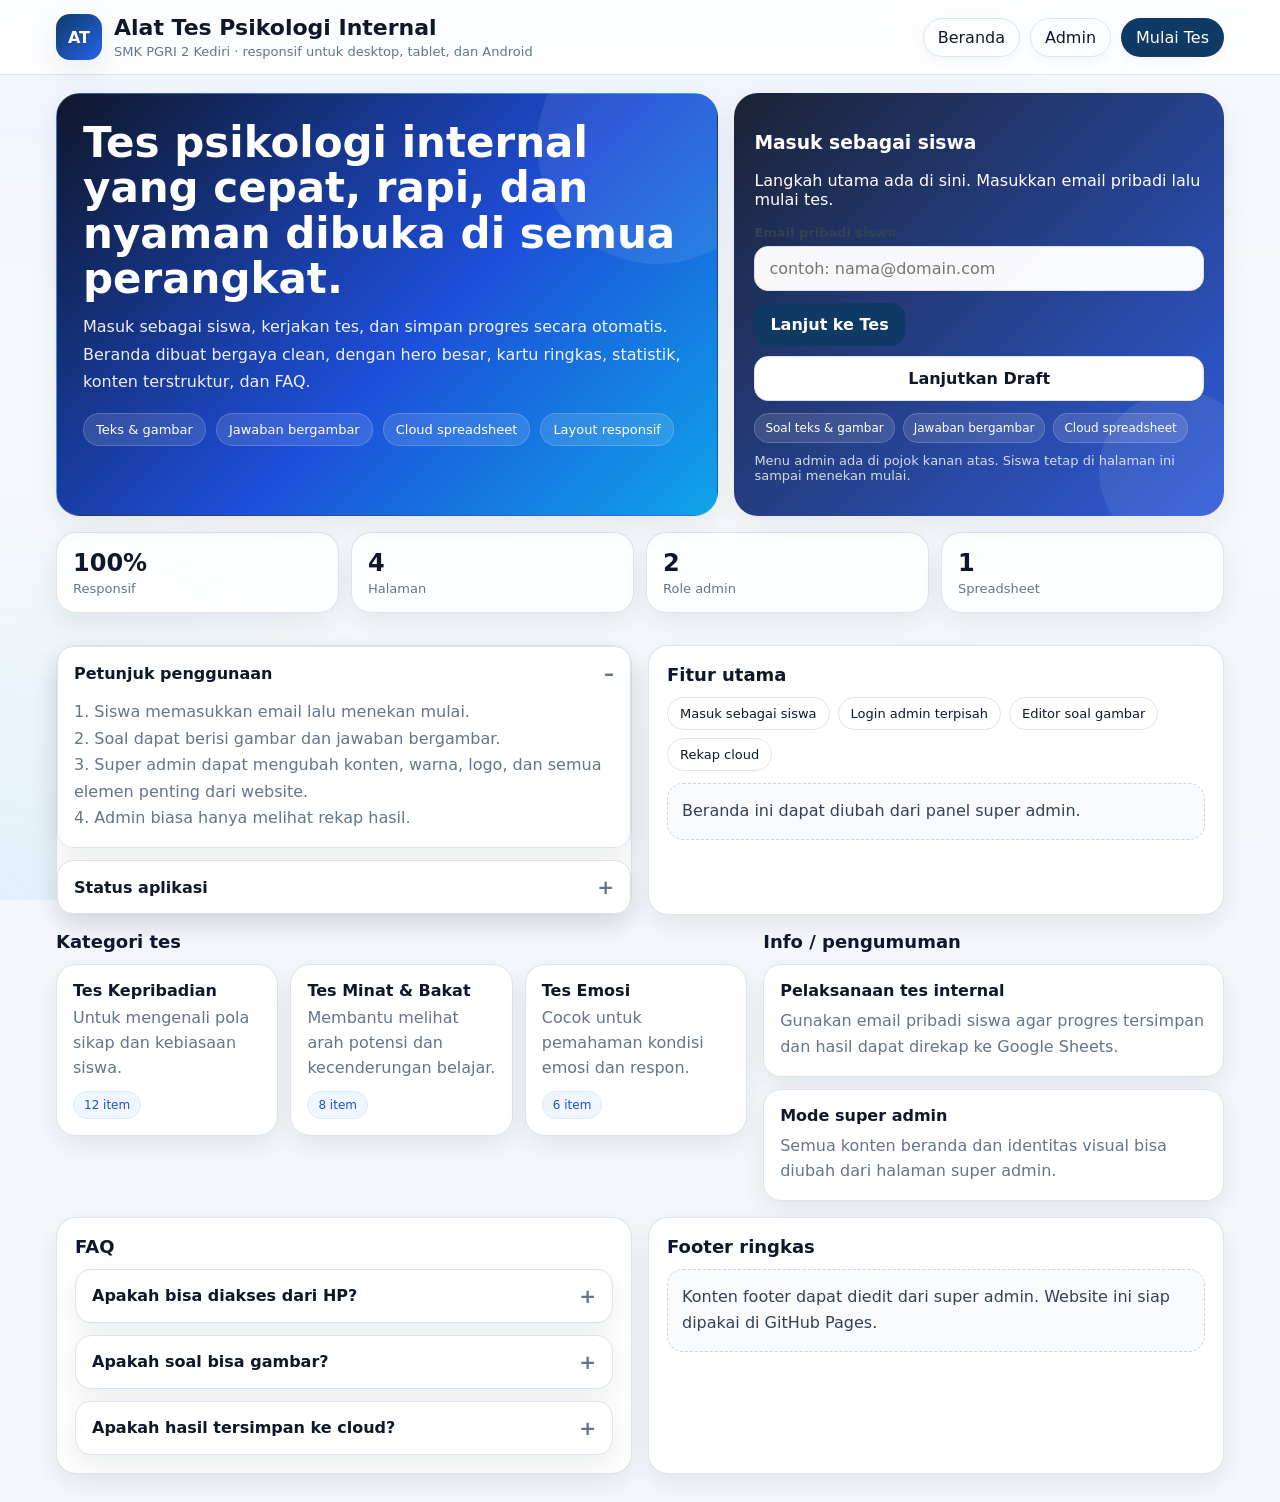
==== commit 7b01c772: "Add files via upload" ====
--- a/index.html
+++ b/index.html
@@ -4,28 +4,158 @@
   <meta charset="UTF-8" />
   <meta name="viewport" content="width=device-width, initial-scale=1.0, maximum-scale=1.0" />
   <meta name="theme-color" content="#0f172a" />
-  <title>Alat Tes Psikologi Internal - Beranda</title>
+  <title>Alat Tes Psikologi Internal - SMK PGRI 2 Kediri</title>
   <link rel="stylesheet" href="style.css" />
 </head>
 <body data-page="home">
   <div class="bg-layer" id="bgLayer"></div>
   <div class="bg-overlay"></div>
+
   <div class="app">
     <header class="topbar">
       <div class="topbar-inner">
         <div class="brand">
-          <div class="logo" id="logoBox"><span id="logoFallback">SP</span><img id="logoImg" class="hidden" alt="Logo sekolah"></div>
+          <div class="logo" id="logoBox"><span id="logoFallback">AT</span><img id="logoImg" class="hidden" alt="Logo sekolah"></div>
           <div>
             <h1 id="brandTitle">Alat Tes Psikologi Internal</h1>
             <p id="brandSubtitle">SMK PGRI 2 Kediri · responsif untuk desktop, tablet, dan Android</p>
           </div>
         </div>
-        <div class="pill-row" data-nav></div>
+        <div class="pill-row">
+          <button class="pill ghost" id="btnHome">Beranda</button>
+          <button class="pill ghost" id="btnAdminLogin">Admin</button>
+          <button class="pill primary" id="btnStudentQuick">Mulai Tes</button>
+        </div>
       </div>
     </header>
-    <main class="container" id="app"></main>
+
+    <main class="container">
+      <section id="pageHome" class="page active">
+        <div class="home-shell">
+          <div class="hero">
+            <div class="hero-banner">
+              <h2 id="homeHeroTitle">Tes psikologi internal yang cepat, rapi, dan nyaman dibuka di semua perangkat.</h2>
+              <p id="homeHeroText">Masuk sebagai siswa, kerjakan tes, dan simpan progres secara otomatis. Beranda dibuat lebih clean, dengan hero besar, kartu login siswa, statistik ringkas, kategori, pengumuman, dan FAQ yang bisa diedit dari super admin.</p>
+              <div class="hero-meta" id="homeHeroPills"></div>
+            </div>
+
+            <div class="student-box">
+              <div>
+                <h3>Masuk sebagai siswa</h3>
+                <p>Langkah utama ada di sini. Masukkan email pribadi lalu mulai tes.</p>
+                <div class="field">
+                  <label for="studentEmail">Email pribadi siswa</label>
+                  <input id="studentEmail" class="input" type="email" placeholder="contoh: nama@domain.com" autocomplete="email" />
+                </div>
+              </div>
+              <div>
+                <button class="btn primary" id="btnStartStudent">Lanjut ke Tes</button>
+                <div class="row" style="margin-top:10px">
+                  <button class="btn outline" id="btnResumeDraft">Lanjutkan Draft</button>
+                </div>
+                <div class="status-strip" style="margin-top:12px">
+                  <span class="status-mini">Soal teks & gambar</span>
+                  <span class="status-mini">Jawaban bergambar</span>
+                  <span class="status-mini">Cloud spreadsheet</span>
+                </div>
+                <p class="small" style="margin-top:10px">Menu admin ada di pojok kanan atas. Siswa tetap di halaman ini sampai menekan mulai.</p>
+              </div>
+            </div>
+          </div>
+
+          <div class="stats" id="homeStats"></div>
+
+          <div class="grid cols-2">
+            <div class="card accordion" style="padding:0">
+              <details open>
+                <summary>Petunjuk penggunaan</summary>
+                <div class="body" id="homeGuide"></div>
+              </details>
+              <details>
+                <summary>Status aplikasi</summary>
+                <div class="body" id="homeStatus">Memuat status...</div>
+              </details>
+            </div>
+            <div class="card">
+              <div class="section-title">
+                <h3>Fitur utama</h3>
+              </div>
+              <div class="navline" id="homeFeatureChips"></div>
+              <div class="help-box" style="margin-top:12px" id="homeSummaryBox">Beranda ini dapat diubah dari panel super admin.</div>
+            </div>
+          </div>
+
+          <div class="content-grid">
+            <div>
+              <div class="section-title"><h3 id="homeCategoryTitle">Kategori tes</h3></div>
+              <div class="category-grid" id="homeCategories"></div>
+            </div>
+            <div>
+              <div class="section-title"><h3 id="homeNewsTitle">Info / pengumuman</h3></div>
+              <div class="post-list" id="homePosts"></div>
+            </div>
+          </div>
+
+          <div class="grid cols-2">
+            <div class="card">
+              <div class="section-title"><h3>FAQ</h3></div>
+              <div class="accordion" id="homeFaq"></div>
+            </div>
+            <div class="card">
+              <div class="section-title"><h3>Footer ringkas</h3></div>
+              <div class="help-box" id="homeFooterBox">Konten footer dapat diedit dari super admin.</div>
+            </div>
+          </div>
+        </div>
+      </section>
+
+      <section id="pageTest" class="page">
+        <div class="card">
+          <div class="section-title">
+            <div>
+              <h3>Tes siswa</h3>
+              <small id="testEmailLabel">Email: -</small>
+            </div>
+            <div class="row" style="justify-content:flex-end;flex:0 0 auto">
+              <button class="btn outline small" id="btnSaveDraft">Simpan Progres</button>
+              <button class="btn gray small" id="btnBackHomeFromTest">Kembali</button>
+            </div>
+          </div>
+          <div class="progress-wrap"><div class="progress-bar" id="progressBar"></div></div>
+          <div id="questionHost"></div>
+          <div class="row" style="margin-top:16px">
+            <button class="btn outline" id="btnPrevQ">Sebelumnya</button>
+            <button class="btn blue" id="btnNextQ">Selanjutnya</button>
+            <button class="btn success" id="btnFinishTest">Selesai & Kirim</button>
+          </div>
+        </div>
+      </section>
+    </main>
   </div>
+
   <div class="toast" id="toast"></div>
-  <script src="site.js"></script>
+
+  <div class="login-overlay" id="loginOverlay">
+    <div class="login-card">
+      <header>
+        <h3>Login Admin</h3>
+        <button class="btn outline small" id="btnCloseLogin">Tutup</button>
+      </header>
+      <div class="field">
+        <label for="adminEmail">Email</label>
+        <input id="adminEmail" class="input" type="text" placeholder="Email admin">
+      </div>
+      <div class="field">
+        <label for="adminPassword">Password</label>
+        <input id="adminPassword" class="input" type="password" placeholder="Password">
+      </div>
+      <div class="row">
+        <button class="btn primary" id="btnDoLogin">Masuk</button>
+      </div>
+      <p class="footer-note" style="margin-top:12px">Setelah login, kamu akan diarahkan ke halaman admin.</p>
+    </div>
+  </div>
+
+  <script src="site.js" defer></script>
 </body>
-</html>+</html>
--- a/style.css
+++ b/style.css
@@ -5,15 +5,14 @@
   --surface-2:#f8fafc;
   --text:#0f172a;
   --muted:#64748b;
-  --primary:#1d4ed8;
+  --primary:#0f3a66;
+  --primary-2:#1d4ed8;
   --accent:#0ea5e9;
   --danger:#dc2626;
   --success:#16a34a;
   --border:#dbe3ee;
   --shadow:0 10px 30px rgba(15,23,42,.08);
   --radius:20px;
-  --radius-lg:26px;
-  --container:1200px;
 }
 
 *{box-sizing:border-box}
@@ -24,527 +23,250 @@
   background:var(--bg);
   color:var(--text);
 }
-a{color:var(--primary);text-decoration:none}
 button,input,textarea,select{font:inherit}
-.hidden{display:none !important}
+a{color:var(--primary-2);text-decoration:none}
 
 .bg-layer{
-  position:fixed;
-  inset:0;
-  z-index:-2;
-  background:linear-gradient(180deg,#eef4ff 0%, #f7fafc 40%, #f4f7fb 100%);
-  background-size:cover;
-  background-position:center;
+  position:fixed;inset:0;z-index:-2;
+  background:linear-gradient(180deg,#eef4ff 0%,#f7fafc 40%,#f4f7fb 100%);
+  background-size:cover;background-position:center;transition:background .25s ease
 }
 .bg-overlay{
-  position:fixed;
-  inset:0;
-  z-index:-1;
+  position:fixed;inset:0;z-index:-1;
   background:radial-gradient(circle at top right, rgba(255,255,255,.45), transparent 28%),
              radial-gradient(circle at bottom left, rgba(14,165,233,.08), transparent 28%);
-  pointer-events:none;
-}
-
+  pointer-events:none
+}
 .app{min-height:100%;display:flex;flex-direction:column}
-.container{
-  width:min(var(--container),100%);
-  margin:0 auto;
-  padding:18px 16px 28px;
-  flex:1;
-}
 .topbar{
-  position:sticky;
-  top:0;
-  z-index:20;
+  position:sticky;top:0;z-index:20;
   backdrop-filter:blur(12px);
-  background:rgba(255,255,255,.84);
-  border-bottom:1px solid rgba(219,227,238,.9);
+  background:rgba(255,255,255,.82);
+  border-bottom:1px solid rgba(219,227,238,.9)
 }
 .topbar-inner{
-  max-width:var(--container);
-  margin:0 auto;
-  padding:14px 16px;
-  display:flex;
-  align-items:center;
-  justify-content:space-between;
-  gap:12px;
-  flex-wrap:wrap;
-}
-.brand{
-  display:flex;
-  align-items:center;
-  gap:12px;
-  min-width:0;
-}
+  max-width:1200px;margin:0 auto;padding:14px 16px;
+  display:flex;align-items:center;justify-content:space-between;gap:12px;flex-wrap:wrap
+}
+.brand{display:flex;align-items:center;gap:12px;min-width:0}
 .logo{
-  width:46px;
-  height:46px;
-  border-radius:14px;
-  display:grid;
-  place-items:center;
-  overflow:hidden;
+  width:46px;height:46px;border-radius:14px;
+  display:grid;place-items:center;
   background:linear-gradient(135deg,var(--primary),#2563eb);
-  color:#fff;
-  box-shadow:var(--shadow);
-  font-weight:800;
-  flex:0 0 auto;
+  color:#fff;box-shadow:var(--shadow);font-weight:800;overflow:hidden;flex:0 0 auto
 }
 .logo img{width:100%;height:100%;object-fit:cover;display:block}
 .brand h1{margin:0;font-size:clamp(16px,2vw,22px);line-height:1.2}
 .brand p{margin:2px 0 0;color:var(--muted);font-size:13px}
-
 .pill-row{display:flex;gap:10px;flex-wrap:wrap;align-items:center}
 .pill{
-  border:1px solid var(--border);
-  background:#fff;
-  color:var(--text);
-  border-radius:999px;
-  padding:9px 14px;
-  box-shadow:0 4px 12px rgba(15,23,42,.04);
-  cursor:pointer;
-  transition:.15s ease;
+  border:1px solid var(--border);background:#fff;color:var(--text);
+  border-radius:999px;padding:9px 14px;box-shadow:0 4px 12px rgba(15,23,42,.04);
+  cursor:pointer;transition:.15s ease
 }
 .pill:hover{transform:translateY(-1px)}
 .pill.primary{background:var(--primary);color:#fff;border-color:transparent}
 .pill.ghost{background:transparent}
-.pill.danger{background:#fff1f2;color:var(--danger);border-color:#fecdd3}
-
+.container{width:min(1200px,100%);margin:0 auto;padding:18px 16px 28px;flex:1}
 .card{
   background:var(--surface);
   border:1px solid rgba(219,227,238,.95);
   border-radius:var(--radius);
   box-shadow:var(--shadow);
-  padding:18px;
-}
-.card.soft{background:rgba(255,255,255,.88)}
+  padding:18px
+}
 .grid{display:grid;gap:16px}
-.grid.cols-2{grid-template-columns:repeat(2,minmax(0,1fr))}
-.grid.cols-3{grid-template-columns:repeat(3,minmax(0,1fr))}
-@media (max-width:900px){
-  .grid.cols-2,.grid.cols-3{grid-template-columns:1fr}
-}
-.section-title{
-  display:flex;
-  align-items:center;
-  justify-content:space-between;
-  gap:10px;
-  margin:0 0 12px;
-}
-.section-title h3{margin:0;font-size:18px}
-.section-title small{color:var(--muted)}
-
+.cols-2{grid-template-columns:repeat(2,minmax(0,1fr))}
+.cols-3{grid-template-columns:repeat(3,minmax(0,1fr))}
+@media (max-width:900px){.cols-2,.cols-3{grid-template-columns:1fr}}
+.hidden{display:none !important}
 .field{display:flex;flex-direction:column;gap:6px;margin-bottom:12px}
 .field label{font-size:13px;color:#334155;font-weight:700}
 .input,textarea,select{
-  width:100%;
-  border:1px solid var(--border);
-  border-radius:14px;
-  background:#fff;
-  padding:12px 14px;
-  color:var(--text);
-  outline:none;
-  transition:.15s ease;
+  width:100%;border:1px solid var(--border);border-radius:14px;
+  background:#fff;padding:12px 14px;color:var(--text);outline:none;transition:.15s ease
 }
 textarea{min-height:110px;resize:vertical}
 .input:focus,textarea:focus,select:focus{border-color:#93c5fd;box-shadow:0 0 0 4px rgba(59,130,246,.10)}
-
 .row{display:flex;gap:10px;flex-wrap:wrap}
-.row > *{flex:1 1 180px}
+.row>*{flex:1 1 180px}
 .btn{
-  border:none;
-  border-radius:14px;
-  padding:12px 16px;
-  cursor:pointer;
-  transition:.15s ease;
-  font-weight:700;
-  display:inline-flex;
-  align-items:center;
-  justify-content:center;
-  gap:8px;
+  border:none;border-radius:14px;padding:12px 16px;cursor:pointer;transition:.15s ease;
+  font-weight:700;display:inline-flex;align-items:center;justify-content:center;gap:8px
 }
 .btn:hover{transform:translateY(-1px)}
 .btn.primary{background:var(--primary);color:#fff}
-.btn.blue{background:var(--primary);color:#fff}
+.btn.blue{background:var(--primary-2);color:#fff}
 .btn.gray{background:#e2e8f0;color:#0f172a}
 .btn.success{background:var(--success);color:#fff}
 .btn.danger{background:var(--danger);color:#fff}
 .btn.outline{background:#fff;border:1px solid var(--border);color:#0f172a}
 .btn.small{padding:9px 12px;border-radius:12px;font-size:14px}
-
+.section-title{display:flex;align-items:center;justify-content:space-between;gap:10px;margin:0 0 12px}
+.section-title h3{margin:0;font-size:18px}
+.section-title small{color:var(--muted)}
 .badge{
-  display:inline-flex;
-  align-items:center;
-  gap:8px;
-  background:#eff6ff;
-  color:#1d4ed8;
-  border:1px solid #dbeafe;
-  padding:8px 12px;
-  border-radius:999px;
-  font-size:13px;
-  margin-right:8px;
-  margin-bottom:8px;
-}
-
-.hero{
-  display:grid;
-  grid-template-columns:1.15fr .85fr;
-  gap:16px;
-  align-items:stretch;
-  margin-bottom:16px;
-}
-@media (max-width:900px){
-  .hero{grid-template-columns:1fr}
-}
+  display:inline-flex;align-items:center;gap:8px;background:#eff6ff;color:#1d4ed8;
+  border:1px solid #dbeafe;padding:8px 12px;border-radius:999px;font-size:13px;
+  margin-right:8px;margin-bottom:8px
+}
+
+.hero{display:grid;grid-template-columns:1.15fr .85fr;gap:16px;align-items:stretch;margin-bottom:16px}
+@media (max-width:900px){.hero{grid-template-columns:1fr}}
 .hero-banner{
   background:linear-gradient(135deg,#0f172a,#1d4ed8 55%, #0ea5e9);
-  color:#fff;
-  border-radius:var(--radius-lg);
-  padding:26px;
-  box-shadow:var(--shadow);
-  position:relative;
-  overflow:hidden;
-  min-height:230px;
-  border:1px solid rgba(255,255,255,.12);
+  color:#fff;border-radius:24px;padding:26px;box-shadow:var(--shadow);
+  position:relative;overflow:hidden;min-height:230px;border:1px solid rgba(255,255,255,.12)
 }
 .hero-banner::after{
-  content:"";
-  position:absolute;
-  right:-60px;
-  top:-70px;
-  width:240px;
-  height:240px;
-  border-radius:50%;
-  background:rgba(255,255,255,.08);
-}
-.hero-banner h2{
-  font-size:clamp(26px,4vw,42px);
-  margin:0 0 12px;
-  line-height:1.08
-}
-.hero-banner p{
-  color:rgba(255,255,255,.92);
-  margin:0 0 18px;
-  max-width:68ch;
-  line-height:1.7
-}
+  content:"";position:absolute;right:-60px;top:-70px;width:240px;height:240px;border-radius:50%;
+  background:rgba(255,255,255,.08)
+}
+.hero-banner h2{font-size:clamp(26px,4vw,42px);margin:0 0 12px;line-height:1.08}
+.hero-banner p{color:rgba(255,255,255,.92);margin:0 0 18px;max-width:68ch;line-height:1.7}
 .hero-meta{display:flex;gap:10px;flex-wrap:wrap}
 .meta-badge{
-  background:rgba(255,255,255,.12);
-  border:1px solid rgba(255,255,255,.18);
-  color:#fff;
-  padding:8px 12px;
-  border-radius:999px;
-  font-size:13px;
-}
-
+  background:rgba(255,255,255,.12);border:1px solid rgba(255,255,255,.18);
+  color:#fff;padding:8px 12px;border-radius:999px;font-size:13px
+}
+.search-card{
+  background:rgba(255,255,255,.92);border:1px solid rgba(219,227,238,.95);
+  border-radius:24px;padding:20px;box-shadow:var(--shadow)
+}
+.search-card h3{margin:0 0 8px;font-size:20px}
+.search-card p{margin:0 0 14px;color:var(--muted);line-height:1.6}
 .student-box{
-  background:rgba(255,255,255,.92);
-  border:1px solid rgba(219,227,238,.95);
-  border-radius:var(--radius-lg);
-  padding:20px;
-  box-shadow:var(--shadow);
-  position:relative;
-  overflow:hidden;
-  display:flex;
-  flex-direction:column;
-  justify-content:space-between;
-  min-height:100%;
+  background:linear-gradient(135deg, rgba(15,23,42,.95), rgba(29,78,216,.92));
+  color:#fff;border-radius:24px;padding:20px;box-shadow:var(--shadow);
+  position:relative;overflow:hidden;display:flex;flex-direction:column;justify-content:space-between;min-height:100%
 }
 .student-box::after{
-  content:"";
-  position:absolute;
-  right:-35px;
-  bottom:-35px;
-  width:160px;
-  height:160px;
-  border-radius:50%;
-  background:rgba(255,255,255,.18);
-}
-.student-box h3{margin:0 0 8px;font-size:20px;color:var(--text)}
-.student-box p{margin:0 0 14px;color:var(--muted);line-height:1.6}
-.student-box .small{color:var(--muted)}
-.student-box .input{background:#fff}
-.student-box .note{font-size:13px;color:var(--muted);margin-top:10px}
-.login-card .input,
-.admin-login-card .input{background:#fff}
-
+  content:"";position:absolute;right:-35px;bottom:-35px;width:160px;height:160px;border-radius:50%;
+  background:rgba(255,255,255,.08)
+}
+.student-box h3,.student-box p{color:#fff}
+.student-box .input{background:rgba(255,255,255,.97)}
+.student-box .small{color:rgba(255,255,255,.8)}
+.status-strip{display:flex;gap:8px;flex-wrap:wrap;margin-top:10px}
+.status-mini{
+  background:rgba(255,255,255,.12);border:1px solid rgba(255,255,255,.18);color:#fff;
+  padding:7px 10px;border-radius:999px;font-size:12px
+}
+.stats{display:grid;grid-template-columns:repeat(4,minmax(0,1fr));gap:12px;margin-bottom:16px}
+@media (max-width:900px){.stats{grid-template-columns:repeat(2,minmax(0,1fr))}}
+.stat{
+  background:rgba(255,255,255,.9);border:1px solid rgba(219,227,238,.95);
+  border-radius:20px;padding:16px;box-shadow:var(--shadow)
+}
+.stat .num{font-size:24px;font-weight:800;margin:0 0 4px}
+.stat .lbl{color:var(--muted);font-size:13px}
+
+.category-grid{display:grid;grid-template-columns:repeat(3,minmax(0,1fr));gap:12px}
+@media (max-width:900px){.category-grid{grid-template-columns:1fr}}
+.category{
+  border:1px solid var(--border);border-radius:20px;background:#fff;padding:16px;box-shadow:var(--shadow)
+}
+.category h4{margin:0 0 6px}
+.category p{margin:0;color:var(--muted);line-height:1.55}
+.category .count{
+  margin-top:10px;display:inline-block;background:#eff6ff;color:#1d4ed8;
+  border:1px solid #dbeafe;padding:6px 10px;border-radius:999px;font-size:12px
+}
+.content-grid{display:grid;grid-template-columns:1.2fr .8fr;gap:16px}
+@media (max-width:900px){.content-grid{grid-template-columns:1fr}}
+.post-list{display:grid;gap:12px}
+.post{
+  border:1px solid var(--border);border-radius:18px;background:#fff;padding:16px;box-shadow:var(--shadow)
+}
+.post h4{margin:0 0 8px}
+.post p{margin:0;color:var(--muted);line-height:1.6}
 .accordion details{
-  border:1px solid var(--border);
-  border-radius:16px;
-  background:#fff;
-  overflow:hidden;
-  box-shadow:var(--shadow);
-}
-.accordion details + details{margin-top:12px}
+  border:1px solid var(--border);border-radius:16px;background:#fff;overflow:hidden;box-shadow:var(--shadow)
+}
+.accordion details+details{margin-top:12px}
 .accordion summary{
-  cursor:pointer;
-  padding:14px 16px;
-  list-style:none;
-  display:flex;
-  align-items:center;
-  justify-content:space-between;
-  gap:12px;
-  font-weight:800;
+  cursor:pointer;padding:14px 16px;list-style:none;display:flex;align-items:center;justify-content:space-between;gap:12px;font-weight:800
 }
 .accordion summary::-webkit-details-marker{display:none}
 .accordion summary::after{content:'+';font-size:20px;color:var(--muted)}
 .accordion details[open] summary::after{content:'–'}
-.accordion .body{
-  padding:0 16px 16px;
-  color:var(--muted);
-  line-height:1.65;
-}
-.navline{display:flex;gap:8px;flex-wrap:wrap}
-.navchip{
-  padding:8px 12px;
-  border-radius:999px;
-  background:#fff;
-  border:1px solid var(--border);
-  font-size:13px;
-}
-.category-grid{
-  display:grid;
-  grid-template-columns:repeat(3,minmax(0,1fr));
-  gap:12px;
-}
-@media (max-width:900px){.category-grid{grid-template-columns:1fr}}
-.category{
-  border:1px solid var(--border);
-  border-radius:20px;
-  background:#fff;
-  padding:16px;
-  box-shadow:var(--shadow);
-}
-.category h4{margin:0 0 6px}
-.category p{margin:0;color:var(--muted);line-height:1.55}
-.category .count{
-  margin-top:10px;
-  display:inline-block;
-  background:#eff6ff;
-  color:#1d4ed8;
-  border:1px solid #dbeafe;
-  padding:6px 10px;
-  border-radius:999px;
-  font-size:12px
-}
-.content-grid{
-  display:grid;
-  grid-template-columns:1.2fr .8fr;
-  gap:16px;
-}
-@media (max-width:900px){.content-grid{grid-template-columns:1fr}}
-.post-list{display:grid;gap:12px}
-.post{
-  border:1px solid var(--border);
-  border-radius:18px;
-  background:#fff;
-  padding:16px;
-  box-shadow:var(--shadow);
-}
-.post h4{margin:0 0 8px}
-.post p{margin:0;color:var(--muted);line-height:1.6}
-
-.split{
-  display:grid;
-  grid-template-columns:1.2fr .8fr;
-  gap:16px;
-}
-@media (max-width:900px){.split{grid-template-columns:1fr}}
-
+.accordion .body{padding:0 16px 16px;color:var(--muted);line-height:1.65}
+.progress-wrap{
+  width:100%;height:12px;border-radius:999px;background:#e2e8f0;overflow:hidden;margin:10px 0 16px
+}
+.progress-bar{height:100%;width:0%;background:linear-gradient(90deg,#1d4ed8,#0ea5e9);transition:width .2s ease}
 .question-list{display:grid;gap:12px}
 .question-item{
-  border:1px solid var(--border);
-  border-radius:16px;
-  padding:14px;
-  background:#fff;
+  border:1px solid var(--border);border-radius:16px;padding:14px;background:#fff
 }
 .question-item header{
-  display:flex;
-  align-items:flex-start;
-  justify-content:space-between;
-  gap:12px;
-  margin-bottom:10px;
+  display:flex;align-items:flex-start;justify-content:space-between;gap:12px;margin-bottom:10px
 }
 .question-item h4{margin:0;font-size:16px;line-height:1.45}
 .question-item .meta{color:var(--muted);font-size:13px;margin-top:4px}
 .q-image,.answer-thumb{
-  width:100%;
-  max-height:240px;
-  object-fit:contain;
-  border-radius:14px;
-  border:1px solid var(--border);
-  background:#f8fafc;
-  margin:10px 0;
+  width:100%;max-height:240px;object-fit:contain;border-radius:14px;border:1px solid var(--border);
+  background:#f8fafc;margin:10px 0
 }
 .option-list{display:grid;gap:8px;margin-top:10px}
 .option{
-  border:1px solid var(--border);
-  border-radius:12px;
-  padding:10px 12px;
-  background:var(--surface-2);
-  display:flex;
-  justify-content:space-between;
-  gap:10px;
-  align-items:flex-start;
+  border:1px solid var(--border);border-radius:12px;padding:10px 12px;background:var(--surface-2);
+  display:flex;justify-content:space-between;gap:10px;align-items:flex-start
 }
 .option.selected{outline:2px solid rgba(29,78,216,.35);background:#eff6ff}
-.option label{
-  cursor:pointer;
-  width:100%;
-  display:flex;
-  justify-content:space-between;
-  gap:10px;
-  align-items:flex-start;
-}
+.option label{cursor:pointer;width:100%;display:flex;justify-content:space-between;gap:10px;align-items:flex-start}
 .score{color:var(--muted);font-size:13px;flex:0 0 auto}
-
-.table-wrap{
-  overflow:auto;
-  border:1px solid var(--border);
-  border-radius:16px;
-}
-table{
-  border-collapse:collapse;
-  width:100%;
-  background:#fff;
-  min-width:760px;
-}
-th,td{
-  padding:12px 10px;
-  border-bottom:1px solid #eef2f7;
-  text-align:left;
-  vertical-align:top;
-}
-th{
-  background:#f8fafc;
-  position:sticky;
-  top:0;
-  z-index:1;
-}
+.split{display:grid;grid-template-columns:1.2fr .8fr;gap:16px}
+@media (max-width:900px){.split{grid-template-columns:1fr}}
+.table-wrap{overflow:auto;border:1px solid var(--border);border-radius:16px}
+table{border-collapse:collapse;width:100%;background:#fff;min-width:760px}
+th,td{padding:12px 10px;border-bottom:1px solid #eef2f7;text-align:left;vertical-align:top}
+th{background:#f8fafc;position:sticky;top:0;z-index:1}
 tr:last-child td{border-bottom:none}
 
 .login-overlay,.modal-backdrop{
-  position:fixed;
-  inset:0;
-  background:rgba(15,23,42,.58);
-  display:none;
-  align-items:center;
-  justify-content:center;
-  padding:16px;
-  z-index:45;
+  position:fixed;inset:0;background:rgba(15,23,42,.58);display:none;align-items:center;justify-content:center;padding:16px;z-index:45
 }
 .login-overlay.show,.modal-backdrop.show{display:flex}
 .login-card,.modal{
-  width:min(940px,100%);
-  max-height:92vh;
-  overflow:auto;
-  background:#fff;
-  border-radius:22px;
-  box-shadow:0 24px 80px rgba(0,0,0,.22);
-  padding:20px;
-}
-.login-card{width:min(480px,100%)}
+  width:min(920px,100%);max-height:92vh;overflow:auto;background:#fff;border-radius:22px;
+  box-shadow:0 24px 80px rgba(0,0,0,.22);padding:20px
+}
+.login-card{width:min(460px,100%)}
 .login-card header,.modal header{
-  display:flex;
-  align-items:center;
-  justify-content:space-between;
-  gap:12px;
-  margin-bottom:14px
+  display:flex;align-items:center;justify-content:space-between;gap:12px;margin-bottom:14px
 }
 .login-card header h3,.modal header h3{margin:0}
-
-.editor-columns{
-  display:grid;
-  grid-template-columns:1fr 1fr;
-  gap:16px;
-}
-@media (max-width:900px){.editor-columns{grid-template-columns:1fr}}
 .editor-grid{display:grid;gap:12px}
 .editor-grid.cols-2{grid-template-columns:repeat(2,minmax(0,1fr))}
 @media (max-width:900px){.editor-grid.cols-2{grid-template-columns:1fr}}
 .choice-grid{display:grid;gap:10px}
 .choice-row{
-  display:grid;
-  grid-template-columns:1.2fr .5fr .9fr auto;
-  gap:8px;
-  align-items:start;
+  display:grid;grid-template-columns:1.2fr .5fr .9fr auto;gap:8px;align-items:start
 }
 @media (max-width:760px){.choice-row{grid-template-columns:1fr}}
 .help-box{
-  background:#f8fafc;
-  border:1px dashed #cbd5e1;
-  border-radius:16px;
-  padding:14px;
-  color:#334155;
-  line-height:1.65;
-}
+  background:#f8fafc;border:1px dashed #cbd5e1;border-radius:16px;padding:14px;color:#334155;line-height:1.65
+}
+.small{font-size:13px;color:var(--muted)}
 .footer-note{color:var(--muted);font-size:13px;line-height:1.6}
-.small{font-size:13px;color:var(--muted)}
-
-.progress-wrap{
-  width:100%;
-  height:12px;
-  border-radius:999px;
-  background:#e2e8f0;
-  overflow:hidden;
-  margin:10px 0 16px;
-}
-.progress-bar{
-  height:100%;
-  width:0%;
-  background:linear-gradient(90deg,#1d4ed8,#0ea5e9);
-  transition:width .2s ease;
-}
-
-.tabs{display:flex;gap:10px;flex-wrap:wrap;margin-bottom:16px}
-.tab{
-  border:none;
-  background:#e2e8f0;
-  color:#0f172a;
-  padding:11px 14px;
-  border-radius:999px;
-  cursor:pointer;
-  font-weight:700;
-}
-.tab.active{background:var(--primary);color:#fff}
-
 .toast{
-  position:fixed;
-  left:50%;
-  bottom:18px;
-  transform:translateX(-50%);
-  background:#0f172a;
-  color:#fff;
-  padding:12px 16px;
-  border-radius:999px;
-  box-shadow:var(--shadow);
-  z-index:50;
-  opacity:0;
-  pointer-events:none;
-  transition:.2s ease;
-  max-width:min(92vw,720px);
-  text-align:center;
+  position:fixed;left:50%;bottom:18px;transform:translateX(-50%);
+  background:#0f172a;color:#fff;padding:12px 16px;border-radius:999px;box-shadow:var(--shadow);z-index:50;
+  opacity:0;pointer-events:none;transition:.2s ease;max-width:min(92vw,720px);text-align:center
 }
 .toast.show{opacity:1;bottom:22px}
-
-.page-shell{
-  display:grid;
-  gap:16px;
-}
-.page-hero{
-  display:grid;
-  grid-template-columns:1.2fr .8fr;
-  gap:16px;
-  align-items:stretch;
-}
-@media (max-width:900px){.page-hero{grid-template-columns:1fr}}
-.page-hero .title{
-  font-size:clamp(28px,4vw,44px);
-  line-height:1.08;
-  margin:0 0 12px;
-}
-.page-hero .subtitle{
-  margin:0 0 18px;
-  color:var(--muted);
-  line-height:1.7;
-}
+.page{display:none}.page.active{display:block}
+.home-shell{display:grid;gap:16px}.home-shell .hero{margin-bottom:0}
+.navline{display:flex;gap:8px;flex-wrap:wrap}
+.navchip{padding:8px 12px;border-radius:999px;background:#fff;border:1px solid var(--border);font-size:13px}
+.editor-columns{display:grid;grid-template-columns:1fr 1fr;gap:16px}
+@media (max-width:900px){.editor-columns{grid-template-columns:1fr}}
+.raw-json{min-height:320px;font-family:ui-monospace,SFMono-Regular,Menlo,monospace;font-size:13px}
+.toolbar{display:flex;gap:10px;flex-wrap:wrap;align-items:center;justify-content:flex-end;margin-bottom:14px}
+.notice{
+  display:flex;gap:10px;align-items:flex-start;padding:14px;border-radius:16px;background:#eff6ff;border:1px solid #dbeafe;color:#1e3a8a
+}
+.linkchip{
+  display:inline-flex;align-items:center;gap:8px;background:#fff;border:1px solid var(--border);padding:8px 12px;border-radius:999px
+}
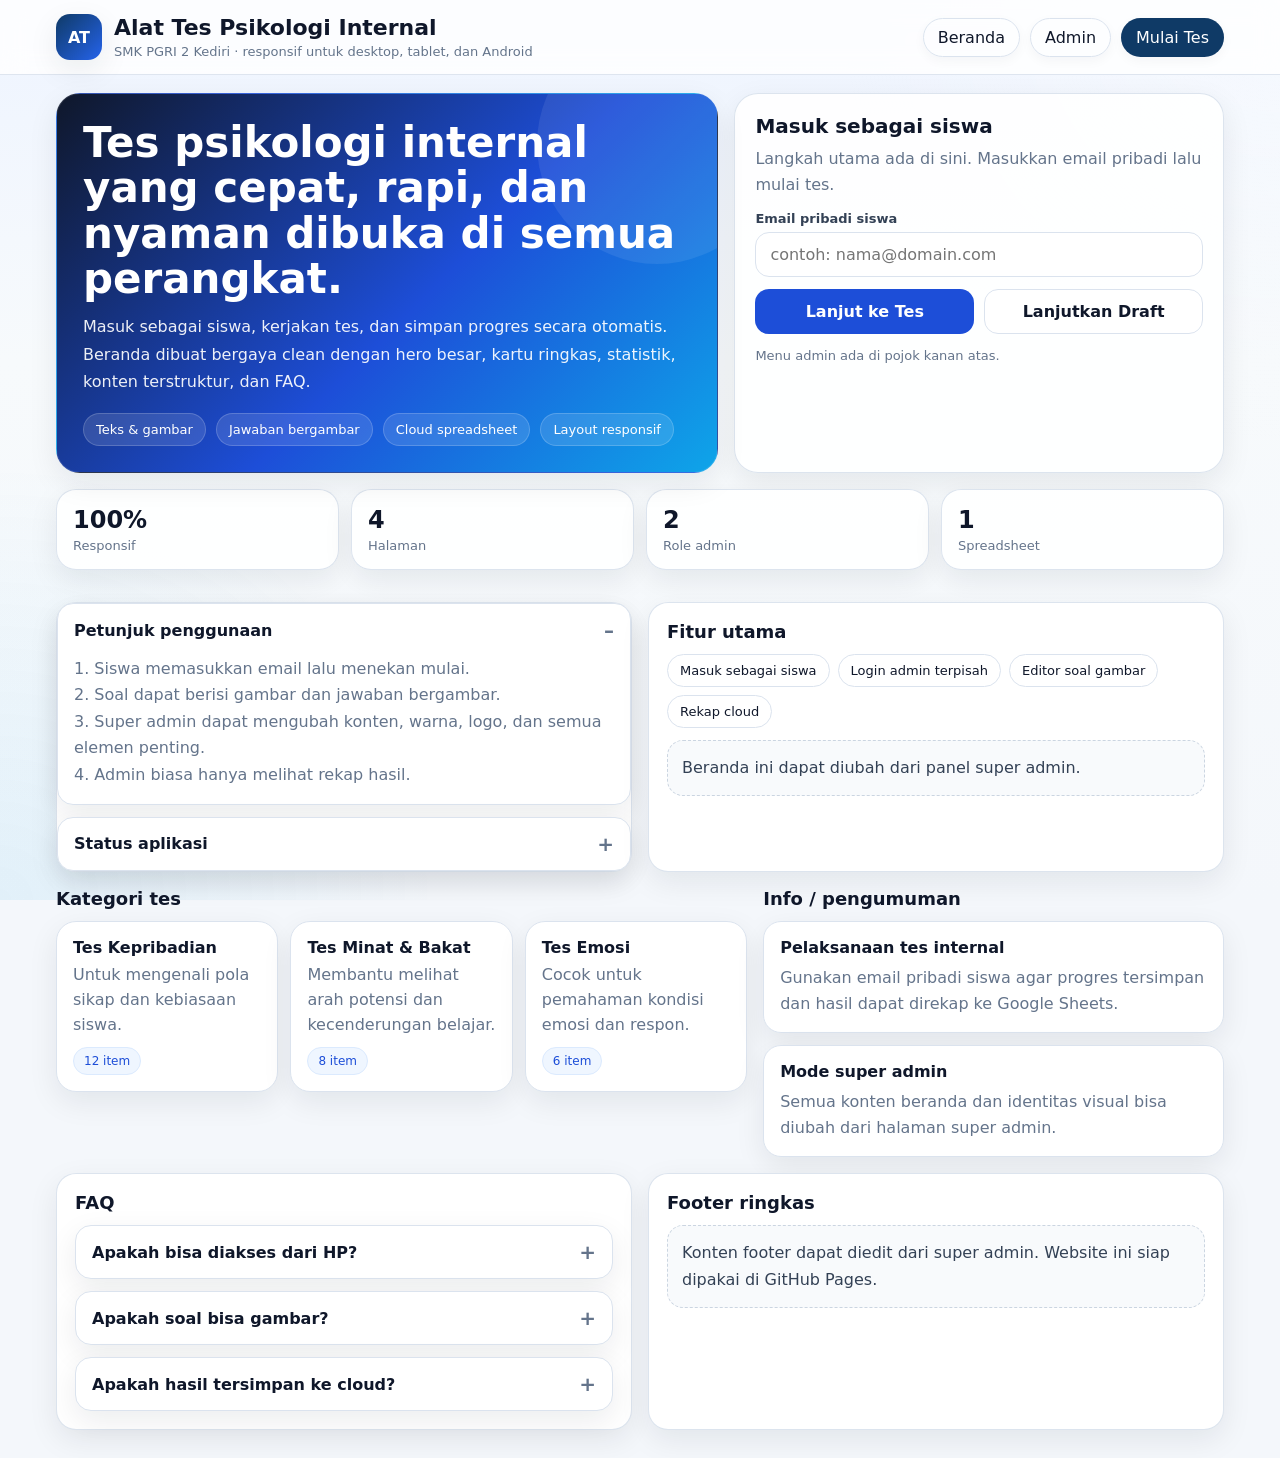
==== commit 737b31fd: "Add files via upload" ====
--- a/index.html
+++ b/index.html
@@ -10,12 +10,11 @@
 <body data-page="home">
   <div class="bg-layer" id="bgLayer"></div>
   <div class="bg-overlay"></div>
-
   <div class="app">
     <header class="topbar">
       <div class="topbar-inner">
         <div class="brand">
-          <div class="logo" id="logoBox"><span id="logoFallback">AT</span><img id="logoImg" class="hidden" alt="Logo sekolah"></div>
+          <div class="logo" id="logoBox"><span id="logoFallback">SP</span><img id="logoImg" class="hidden" alt="Logo sekolah"></div>
           <div>
             <h1 id="brandTitle">Alat Tes Psikologi Internal</h1>
             <p id="brandSubtitle">SMK PGRI 2 Kediri · responsif untuk desktop, tablet, dan Android</p>
@@ -23,7 +22,7 @@
         </div>
         <div class="pill-row">
           <button class="pill ghost" id="btnHome">Beranda</button>
-          <button class="pill ghost" id="btnAdminLogin">Admin</button>
+          <button class="pill ghost" id="btnAdminLink">Admin</button>
           <button class="pill primary" id="btnStudentQuick">Mulai Tes</button>
         </div>
       </div>
@@ -35,31 +34,21 @@
           <div class="hero">
             <div class="hero-banner">
               <h2 id="homeHeroTitle">Tes psikologi internal yang cepat, rapi, dan nyaman dibuka di semua perangkat.</h2>
-              <p id="homeHeroText">Masuk sebagai siswa, kerjakan tes, dan simpan progres secara otomatis. Beranda dibuat lebih clean, dengan hero besar, kartu login siswa, statistik ringkas, kategori, pengumuman, dan FAQ yang bisa diedit dari super admin.</p>
+              <p id="homeHeroText">Masuk sebagai siswa, kerjakan tes, dan simpan progres secara otomatis. Beranda dibuat bergaya clean dengan hero besar, kartu ringkas, statistik, konten terstruktur, dan FAQ.</p>
               <div class="hero-meta" id="homeHeroPills"></div>
             </div>
-
-            <div class="student-box">
-              <div>
-                <h3>Masuk sebagai siswa</h3>
-                <p>Langkah utama ada di sini. Masukkan email pribadi lalu mulai tes.</p>
-                <div class="field">
-                  <label for="studentEmail">Email pribadi siswa</label>
-                  <input id="studentEmail" class="input" type="email" placeholder="contoh: nama@domain.com" autocomplete="email" />
-                </div>
+            <div class="search-card">
+              <h3>Masuk sebagai siswa</h3>
+              <p>Langkah utama ada di sini. Masukkan email pribadi lalu mulai tes.</p>
+              <div class="field">
+                <label for="studentEmail">Email pribadi siswa</label>
+                <input id="studentEmail" class="input" type="email" placeholder="contoh: nama@domain.com" autocomplete="email" />
               </div>
-              <div>
-                <button class="btn primary" id="btnStartStudent">Lanjut ke Tes</button>
-                <div class="row" style="margin-top:10px">
-                  <button class="btn outline" id="btnResumeDraft">Lanjutkan Draft</button>
-                </div>
-                <div class="status-strip" style="margin-top:12px">
-                  <span class="status-mini">Soal teks & gambar</span>
-                  <span class="status-mini">Jawaban bergambar</span>
-                  <span class="status-mini">Cloud spreadsheet</span>
-                </div>
-                <p class="small" style="margin-top:10px">Menu admin ada di pojok kanan atas. Siswa tetap di halaman ini sampai menekan mulai.</p>
+              <div class="row">
+                <button class="btn blue" id="btnStartStudent">Lanjut ke Tes</button>
+                <button class="btn outline" id="btnResumeDraft">Lanjutkan Draft</button>
               </div>
+              <p class="small" style="margin-top:12px">Menu admin ada di pojok kanan atas.</p>
             </div>
           </div>
 
@@ -69,7 +58,7 @@
             <div class="card accordion" style="padding:0">
               <details open>
                 <summary>Petunjuk penggunaan</summary>
-                <div class="body" id="homeGuide"></div>
+                <div class="body" id="homeGuide">Memuat...</div>
               </details>
               <details>
                 <summary>Status aplikasi</summary>
@@ -77,11 +66,9 @@
               </details>
             </div>
             <div class="card">
-              <div class="section-title">
-                <h3>Fitur utama</h3>
-              </div>
+              <div class="section-title"><h3>Fitur utama</h3></div>
               <div class="navline" id="homeFeatureChips"></div>
-              <div class="help-box" style="margin-top:12px" id="homeSummaryBox">Beranda ini dapat diubah dari panel super admin.</div>
+              <div class="help-box" style="margin-top:12px" id="homeSummaryBox"></div>
             </div>
           </div>
 
@@ -103,7 +90,7 @@
             </div>
             <div class="card">
               <div class="section-title"><h3>Footer ringkas</h3></div>
-              <div class="help-box" id="homeFooterBox">Konten footer dapat diedit dari super admin.</div>
+              <div class="help-box" id="homeFooterBox"></div>
             </div>
           </div>
         </div>
@@ -134,28 +121,8 @@
   </div>
 
   <div class="toast" id="toast"></div>
+  <div class="loading-overlay" id="loadingOverlay"><div class="loading-card"><div class="spinner"></div><div id="loadingText">Memproses...</div></div></div>
 
-  <div class="login-overlay" id="loginOverlay">
-    <div class="login-card">
-      <header>
-        <h3>Login Admin</h3>
-        <button class="btn outline small" id="btnCloseLogin">Tutup</button>
-      </header>
-      <div class="field">
-        <label for="adminEmail">Email</label>
-        <input id="adminEmail" class="input" type="text" placeholder="Email admin">
-      </div>
-      <div class="field">
-        <label for="adminPassword">Password</label>
-        <input id="adminPassword" class="input" type="password" placeholder="Password">
-      </div>
-      <div class="row">
-        <button class="btn primary" id="btnDoLogin">Masuk</button>
-      </div>
-      <p class="footer-note" style="margin-top:12px">Setelah login, kamu akan diarahkan ke halaman admin.</p>
-    </div>
-  </div>
-
-  <script src="site.js" defer></script>
+  <script src="app.js" defer></script>
 </body>
-</html>
+</html>
--- a/style.css
+++ b/style.css
@@ -1,272 +1,80 @@
 
 :root{
-  --bg:#f4f7fb;
-  --surface:#ffffff;
-  --surface-2:#f8fafc;
-  --text:#0f172a;
-  --muted:#64748b;
-  --primary:#0f3a66;
-  --primary-2:#1d4ed8;
-  --accent:#0ea5e9;
-  --danger:#dc2626;
-  --success:#16a34a;
-  --border:#dbe3ee;
-  --shadow:0 10px 30px rgba(15,23,42,.08);
-  --radius:20px;
+  --bg:#f4f7fb; --surface:#fff; --surface-2:#f8fafc; --text:#0f172a; --muted:#64748b;
+  --primary:#0f3a66; --primary-2:#1d4ed8; --accent:#0ea5e9; --danger:#dc2626; --success:#16a34a;
+  --border:#dbe3ee; --shadow:0 10px 30px rgba(15,23,42,.08); --radius:20px;
 }
-
-*{box-sizing:border-box}
-html,body{height:100%}
-body{
-  margin:0;
-  font-family:system-ui,-apple-system,"Segoe UI",Roboto,Arial,sans-serif;
-  background:var(--bg);
-  color:var(--text);
-}
-button,input,textarea,select{font:inherit}
-a{color:var(--primary-2);text-decoration:none}
-
-.bg-layer{
-  position:fixed;inset:0;z-index:-2;
-  background:linear-gradient(180deg,#eef4ff 0%,#f7fafc 40%,#f4f7fb 100%);
-  background-size:cover;background-position:center;transition:background .25s ease
-}
-.bg-overlay{
-  position:fixed;inset:0;z-index:-1;
-  background:radial-gradient(circle at top right, rgba(255,255,255,.45), transparent 28%),
-             radial-gradient(circle at bottom left, rgba(14,165,233,.08), transparent 28%);
-  pointer-events:none
-}
+*{box-sizing:border-box} html,body{height:100%}
+body{margin:0;font-family:system-ui,-apple-system,"Segoe UI",Roboto,Arial,sans-serif;background:var(--bg);color:var(--text)}
+button,input,textarea,select{font:inherit} a{color:var(--primary-2);text-decoration:none}
+.hidden{display:none !important} body.locked{overflow:hidden}
+.bg-layer{position:fixed;inset:0;z-index:-2;background:linear-gradient(180deg,#eef4ff 0%,#f7fafc 40%,#f4f7fb 100%);background-size:cover;background-position:center;transition:background .25s ease}
+.bg-overlay{position:fixed;inset:0;z-index:-1;background:radial-gradient(circle at top right, rgba(255,255,255,.45), transparent 28%),radial-gradient(circle at bottom left, rgba(14,165,233,.08), transparent 28%);pointer-events:none}
 .app{min-height:100%;display:flex;flex-direction:column}
-.topbar{
-  position:sticky;top:0;z-index:20;
-  backdrop-filter:blur(12px);
-  background:rgba(255,255,255,.82);
-  border-bottom:1px solid rgba(219,227,238,.9)
-}
-.topbar-inner{
-  max-width:1200px;margin:0 auto;padding:14px 16px;
-  display:flex;align-items:center;justify-content:space-between;gap:12px;flex-wrap:wrap
-}
+.topbar{position:sticky;top:0;z-index:20;backdrop-filter:blur(12px);background:rgba(255,255,255,.82);border-bottom:1px solid rgba(219,227,238,.9)}
+.topbar-inner{max-width:1200px;margin:0 auto;padding:14px 16px;display:flex;align-items:center;justify-content:space-between;gap:12px;flex-wrap:wrap}
 .brand{display:flex;align-items:center;gap:12px;min-width:0}
-.logo{
-  width:46px;height:46px;border-radius:14px;
-  display:grid;place-items:center;
-  background:linear-gradient(135deg,var(--primary),#2563eb);
-  color:#fff;box-shadow:var(--shadow);font-weight:800;overflow:hidden;flex:0 0 auto
-}
+.logo{width:46px;height:46px;border-radius:14px;display:grid;place-items:center;background:linear-gradient(135deg,var(--primary),#2563eb);color:#fff;box-shadow:var(--shadow);font-weight:800;overflow:hidden;flex:0 0 auto}
 .logo img{width:100%;height:100%;object-fit:cover;display:block}
 .brand h1{margin:0;font-size:clamp(16px,2vw,22px);line-height:1.2}
 .brand p{margin:2px 0 0;color:var(--muted);font-size:13px}
 .pill-row{display:flex;gap:10px;flex-wrap:wrap;align-items:center}
-.pill{
-  border:1px solid var(--border);background:#fff;color:var(--text);
-  border-radius:999px;padding:9px 14px;box-shadow:0 4px 12px rgba(15,23,42,.04);
-  cursor:pointer;transition:.15s ease
-}
-.pill:hover{transform:translateY(-1px)}
-.pill.primary{background:var(--primary);color:#fff;border-color:transparent}
-.pill.ghost{background:transparent}
+.pill{border:1px solid var(--border);background:#fff;color:var(--text);border-radius:999px;padding:9px 14px;box-shadow:0 4px 12px rgba(15,23,42,.04);cursor:pointer;transition:.15s ease}
+.pill:hover{transform:translateY(-1px)} .pill.primary{background:var(--primary);color:#fff;border-color:transparent} .pill.ghost{background:transparent}
 .container{width:min(1200px,100%);margin:0 auto;padding:18px 16px 28px;flex:1}
-.card{
-  background:var(--surface);
-  border:1px solid rgba(219,227,238,.95);
-  border-radius:var(--radius);
-  box-shadow:var(--shadow);
-  padding:18px
-}
-.grid{display:grid;gap:16px}
-.cols-2{grid-template-columns:repeat(2,minmax(0,1fr))}
-.cols-3{grid-template-columns:repeat(3,minmax(0,1fr))}
+.card{background:var(--surface);border:1px solid rgba(219,227,238,.95);border-radius:var(--radius);box-shadow:var(--shadow);padding:18px}
+.grid{display:grid;gap:16px}.cols-2{grid-template-columns:repeat(2,minmax(0,1fr))}.cols-3{grid-template-columns:repeat(3,minmax(0,1fr))}
 @media (max-width:900px){.cols-2,.cols-3{grid-template-columns:1fr}}
-.hidden{display:none !important}
-.field{display:flex;flex-direction:column;gap:6px;margin-bottom:12px}
-.field label{font-size:13px;color:#334155;font-weight:700}
-.input,textarea,select{
-  width:100%;border:1px solid var(--border);border-radius:14px;
-  background:#fff;padding:12px 14px;color:var(--text);outline:none;transition:.15s ease
-}
-textarea{min-height:110px;resize:vertical}
-.input:focus,textarea:focus,select:focus{border-color:#93c5fd;box-shadow:0 0 0 4px rgba(59,130,246,.10)}
-.row{display:flex;gap:10px;flex-wrap:wrap}
-.row>*{flex:1 1 180px}
-.btn{
-  border:none;border-radius:14px;padding:12px 16px;cursor:pointer;transition:.15s ease;
-  font-weight:700;display:inline-flex;align-items:center;justify-content:center;gap:8px
-}
-.btn:hover{transform:translateY(-1px)}
-.btn.primary{background:var(--primary);color:#fff}
-.btn.blue{background:var(--primary-2);color:#fff}
-.btn.gray{background:#e2e8f0;color:#0f172a}
-.btn.success{background:var(--success);color:#fff}
-.btn.danger{background:var(--danger);color:#fff}
-.btn.outline{background:#fff;border:1px solid var(--border);color:#0f172a}
-.btn.small{padding:9px 12px;border-radius:12px;font-size:14px}
-.section-title{display:flex;align-items:center;justify-content:space-between;gap:10px;margin:0 0 12px}
-.section-title h3{margin:0;font-size:18px}
-.section-title small{color:var(--muted)}
-.badge{
-  display:inline-flex;align-items:center;gap:8px;background:#eff6ff;color:#1d4ed8;
-  border:1px solid #dbeafe;padding:8px 12px;border-radius:999px;font-size:13px;
-  margin-right:8px;margin-bottom:8px
-}
-
+.field{display:flex;flex-direction:column;gap:6px;margin-bottom:12px}.field label{font-size:13px;color:#334155;font-weight:700}
+.input,textarea,select{width:100%;border:1px solid var(--border);border-radius:14px;background:#fff;padding:12px 14px;color:var(--text);outline:none;transition:.15s ease}
+textarea{min-height:110px;resize:vertical}.input:focus,textarea:focus,select:focus{border-color:#93c5fd;box-shadow:0 0 0 4px rgba(59,130,246,.10)}
+.row{display:flex;gap:10px;flex-wrap:wrap}.row>*{flex:1 1 180px}
+.btn{border:none;border-radius:14px;padding:12px 16px;cursor:pointer;transition:.15s ease;font-weight:700;display:inline-flex;align-items:center;justify-content:center;gap:8px}
+.btn:hover{transform:translateY(-1px)} .btn.primary{background:var(--primary);color:#fff} .btn.blue{background:var(--primary-2);color:#fff}
+.btn.gray{background:#e2e8f0;color:#0f172a} .btn.success{background:var(--success);color:#fff} .btn.danger{background:var(--danger);color:#fff}
+.btn.outline{background:#fff;border:1px solid var(--border);color:#0f172a} .btn.small{padding:9px 12px;border-radius:12px;font-size:14px}
+.section-title{display:flex;align-items:center;justify-content:space-between;gap:10px;margin:0 0 12px}.section-title h3{margin:0;font-size:18px}.section-title small{color:var(--muted)}
+.badge{display:inline-flex;align-items:center;gap:8px;background:#eff6ff;color:#1d4ed8;border:1px solid #dbeafe;padding:8px 12px;border-radius:999px;font-size:13px;margin-right:8px;margin-bottom:8px}
+.session-pill{display:inline-flex;align-items:center;gap:8px;padding:8px 12px;border-radius:999px;background:#ecfeff;color:#155e75;border:1px solid #cffafe;font-size:13px}
 .hero{display:grid;grid-template-columns:1.15fr .85fr;gap:16px;align-items:stretch;margin-bottom:16px}
 @media (max-width:900px){.hero{grid-template-columns:1fr}}
-.hero-banner{
-  background:linear-gradient(135deg,#0f172a,#1d4ed8 55%, #0ea5e9);
-  color:#fff;border-radius:24px;padding:26px;box-shadow:var(--shadow);
-  position:relative;overflow:hidden;min-height:230px;border:1px solid rgba(255,255,255,.12)
-}
-.hero-banner::after{
-  content:"";position:absolute;right:-60px;top:-70px;width:240px;height:240px;border-radius:50%;
-  background:rgba(255,255,255,.08)
-}
-.hero-banner h2{font-size:clamp(26px,4vw,42px);margin:0 0 12px;line-height:1.08}
-.hero-banner p{color:rgba(255,255,255,.92);margin:0 0 18px;max-width:68ch;line-height:1.7}
-.hero-meta{display:flex;gap:10px;flex-wrap:wrap}
-.meta-badge{
-  background:rgba(255,255,255,.12);border:1px solid rgba(255,255,255,.18);
-  color:#fff;padding:8px 12px;border-radius:999px;font-size:13px
-}
-.search-card{
-  background:rgba(255,255,255,.92);border:1px solid rgba(219,227,238,.95);
-  border-radius:24px;padding:20px;box-shadow:var(--shadow)
-}
-.search-card h3{margin:0 0 8px;font-size:20px}
-.search-card p{margin:0 0 14px;color:var(--muted);line-height:1.6}
-.student-box{
-  background:linear-gradient(135deg, rgba(15,23,42,.95), rgba(29,78,216,.92));
-  color:#fff;border-radius:24px;padding:20px;box-shadow:var(--shadow);
-  position:relative;overflow:hidden;display:flex;flex-direction:column;justify-content:space-between;min-height:100%
-}
-.student-box::after{
-  content:"";position:absolute;right:-35px;bottom:-35px;width:160px;height:160px;border-radius:50%;
-  background:rgba(255,255,255,.08)
-}
-.student-box h3,.student-box p{color:#fff}
-.student-box .input{background:rgba(255,255,255,.97)}
-.student-box .small{color:rgba(255,255,255,.8)}
-.status-strip{display:flex;gap:8px;flex-wrap:wrap;margin-top:10px}
-.status-mini{
-  background:rgba(255,255,255,.12);border:1px solid rgba(255,255,255,.18);color:#fff;
-  padding:7px 10px;border-radius:999px;font-size:12px
-}
-.stats{display:grid;grid-template-columns:repeat(4,minmax(0,1fr));gap:12px;margin-bottom:16px}
-@media (max-width:900px){.stats{grid-template-columns:repeat(2,minmax(0,1fr))}}
-.stat{
-  background:rgba(255,255,255,.9);border:1px solid rgba(219,227,238,.95);
-  border-radius:20px;padding:16px;box-shadow:var(--shadow)
-}
-.stat .num{font-size:24px;font-weight:800;margin:0 0 4px}
-.stat .lbl{color:var(--muted);font-size:13px}
-
-.category-grid{display:grid;grid-template-columns:repeat(3,minmax(0,1fr));gap:12px}
-@media (max-width:900px){.category-grid{grid-template-columns:1fr}}
-.category{
-  border:1px solid var(--border);border-radius:20px;background:#fff;padding:16px;box-shadow:var(--shadow)
-}
-.category h4{margin:0 0 6px}
-.category p{margin:0;color:var(--muted);line-height:1.55}
-.category .count{
-  margin-top:10px;display:inline-block;background:#eff6ff;color:#1d4ed8;
-  border:1px solid #dbeafe;padding:6px 10px;border-radius:999px;font-size:12px
-}
-.content-grid{display:grid;grid-template-columns:1.2fr .8fr;gap:16px}
-@media (max-width:900px){.content-grid{grid-template-columns:1fr}}
-.post-list{display:grid;gap:12px}
-.post{
-  border:1px solid var(--border);border-radius:18px;background:#fff;padding:16px;box-shadow:var(--shadow)
-}
-.post h4{margin:0 0 8px}
-.post p{margin:0;color:var(--muted);line-height:1.6}
-.accordion details{
-  border:1px solid var(--border);border-radius:16px;background:#fff;overflow:hidden;box-shadow:var(--shadow)
-}
-.accordion details+details{margin-top:12px}
-.accordion summary{
-  cursor:pointer;padding:14px 16px;list-style:none;display:flex;align-items:center;justify-content:space-between;gap:12px;font-weight:800
-}
-.accordion summary::-webkit-details-marker{display:none}
-.accordion summary::after{content:'+';font-size:20px;color:var(--muted)}
-.accordion details[open] summary::after{content:'–'}
-.accordion .body{padding:0 16px 16px;color:var(--muted);line-height:1.65}
-.progress-wrap{
-  width:100%;height:12px;border-radius:999px;background:#e2e8f0;overflow:hidden;margin:10px 0 16px
-}
-.progress-bar{height:100%;width:0%;background:linear-gradient(90deg,#1d4ed8,#0ea5e9);transition:width .2s ease}
-.question-list{display:grid;gap:12px}
-.question-item{
-  border:1px solid var(--border);border-radius:16px;padding:14px;background:#fff
-}
-.question-item header{
-  display:flex;align-items:flex-start;justify-content:space-between;gap:12px;margin-bottom:10px
-}
-.question-item h4{margin:0;font-size:16px;line-height:1.45}
-.question-item .meta{color:var(--muted);font-size:13px;margin-top:4px}
-.q-image,.answer-thumb{
-  width:100%;max-height:240px;object-fit:contain;border-radius:14px;border:1px solid var(--border);
-  background:#f8fafc;margin:10px 0
-}
-.option-list{display:grid;gap:8px;margin-top:10px}
-.option{
-  border:1px solid var(--border);border-radius:12px;padding:10px 12px;background:var(--surface-2);
-  display:flex;justify-content:space-between;gap:10px;align-items:flex-start
-}
-.option.selected{outline:2px solid rgba(29,78,216,.35);background:#eff6ff}
-.option label{cursor:pointer;width:100%;display:flex;justify-content:space-between;gap:10px;align-items:flex-start}
-.score{color:var(--muted);font-size:13px;flex:0 0 auto}
-.split{display:grid;grid-template-columns:1.2fr .8fr;gap:16px}
-@media (max-width:900px){.split{grid-template-columns:1fr}}
-.table-wrap{overflow:auto;border:1px solid var(--border);border-radius:16px}
-table{border-collapse:collapse;width:100%;background:#fff;min-width:760px}
-th,td{padding:12px 10px;border-bottom:1px solid #eef2f7;text-align:left;vertical-align:top}
-th{background:#f8fafc;position:sticky;top:0;z-index:1}
-tr:last-child td{border-bottom:none}
-
-.login-overlay,.modal-backdrop{
-  position:fixed;inset:0;background:rgba(15,23,42,.58);display:none;align-items:center;justify-content:center;padding:16px;z-index:45
-}
-.login-overlay.show,.modal-backdrop.show{display:flex}
-.login-card,.modal{
-  width:min(920px,100%);max-height:92vh;overflow:auto;background:#fff;border-radius:22px;
-  box-shadow:0 24px 80px rgba(0,0,0,.22);padding:20px
-}
-.login-card{width:min(460px,100%)}
-.login-card header,.modal header{
-  display:flex;align-items:center;justify-content:space-between;gap:12px;margin-bottom:14px
-}
-.login-card header h3,.modal header h3{margin:0}
-.editor-grid{display:grid;gap:12px}
-.editor-grid.cols-2{grid-template-columns:repeat(2,minmax(0,1fr))}
-@media (max-width:900px){.editor-grid.cols-2{grid-template-columns:1fr}}
-.choice-grid{display:grid;gap:10px}
-.choice-row{
-  display:grid;grid-template-columns:1.2fr .5fr .9fr auto;gap:8px;align-items:start
-}
-@media (max-width:760px){.choice-row{grid-template-columns:1fr}}
-.help-box{
-  background:#f8fafc;border:1px dashed #cbd5e1;border-radius:16px;padding:14px;color:#334155;line-height:1.65
-}
-.small{font-size:13px;color:var(--muted)}
-.footer-note{color:var(--muted);font-size:13px;line-height:1.6}
-.toast{
-  position:fixed;left:50%;bottom:18px;transform:translateX(-50%);
-  background:#0f172a;color:#fff;padding:12px 16px;border-radius:999px;box-shadow:var(--shadow);z-index:50;
-  opacity:0;pointer-events:none;transition:.2s ease;max-width:min(92vw,720px);text-align:center
-}
-.toast.show{opacity:1;bottom:22px}
+.hero-banner{background:linear-gradient(135deg,#0f172a,#1d4ed8 55%, #0ea5e9);color:#fff;border-radius:24px;padding:26px;box-shadow:var(--shadow);position:relative;overflow:hidden;min-height:230px;border:1px solid rgba(255,255,255,.12)}
+.hero-banner::after{content:"";position:absolute;right:-60px;top:-70px;width:240px;height:240px;border-radius:50%;background:rgba(255,255,255,.08)}
+.hero-banner h2{font-size:clamp(26px,4vw,42px);margin:0 0 12px;line-height:1.08}.hero-banner p{color:rgba(255,255,255,.92);margin:0 0 18px;max-width:68ch;line-height:1.7}
+.hero-meta{display:flex;gap:10px;flex-wrap:wrap}.meta-badge{background:rgba(255,255,255,.12);border:1px solid rgba(255,255,255,.18);color:#fff;padding:8px 12px;border-radius:999px;font-size:13px}
+.search-card{background:rgba(255,255,255,.88);border:1px solid rgba(219,227,238,.95);border-radius:24px;padding:20px;box-shadow:var(--shadow)}
+.search-card h3{margin:0 0 8px;font-size:20px}.search-card p{margin:0 0 14px;color:var(--muted);line-height:1.6}
+.stats{display:grid;grid-template-columns:repeat(4,minmax(0,1fr));gap:12px;margin-bottom:16px}@media (max-width:900px){.stats{grid-template-columns:repeat(2,minmax(0,1fr))}}
+.stat{background:rgba(255,255,255,.9);border:1px solid rgba(219,227,238,.95);border-radius:20px;padding:16px;box-shadow:var(--shadow)}.stat .num{font-size:24px;font-weight:800;margin:0 0 4px}.stat .lbl{color:var(--muted);font-size:13px}
+.category-grid{display:grid;grid-template-columns:repeat(3,minmax(0,1fr));gap:12px}@media (max-width:900px){.category-grid{grid-template-columns:1fr}}
+.category{border:1px solid var(--border);border-radius:20px;background:#fff;padding:16px;box-shadow:var(--shadow)}.category h4{margin:0 0 6px}.category p{margin:0;color:var(--muted);line-height:1.55}.category .count{margin-top:10px;display:inline-block;background:#eff6ff;color:#1d4ed8;border:1px solid #dbeafe;padding:6px 10px;border-radius:999px;font-size:12px}
+.content-grid{display:grid;grid-template-columns:1.2fr .8fr;gap:16px}@media (max-width:900px){.content-grid{grid-template-columns:1fr}}
+.post-list{display:grid;gap:12px}.post{border:1px solid var(--border);border-radius:18px;background:#fff;padding:16px;box-shadow:var(--shadow)}.post h4{margin:0 0 8px}.post p{margin:0;color:var(--muted);line-height:1.6}
+.accordion details{border:1px solid var(--border);border-radius:16px;background:#fff;overflow:hidden;box-shadow:var(--shadow)} .accordion details+details{margin-top:12px}
+.accordion summary{cursor:pointer;padding:14px 16px;list-style:none;display:flex;align-items:center;justify-content:space-between;gap:12px;font-weight:800} .accordion summary::-webkit-details-marker{display:none} .accordion summary::after{content:'+';font-size:20px;color:var(--muted)} .accordion details[open] summary::after{content:'–'} .accordion .body{padding:0 16px 16px;color:var(--muted);line-height:1.65}
+.progress-wrap{width:100%;height:12px;border-radius:999px;background:#e2e8f0;overflow:hidden;margin:10px 0 16px}.progress-bar{height:100%;width:0%;background:linear-gradient(90deg,#1d4ed8,#0ea5e9);transition:width .2s ease}
+.question-list{display:grid;gap:12px}.question-item{border:1px solid var(--border);border-radius:16px;padding:14px;background:#fff}.question-item header{display:flex;align-items:flex-start;justify-content:space-between;gap:12px;margin-bottom:10px}.question-item h4{margin:0;font-size:16px;line-height:1.45}.question-item .meta{color:var(--muted);font-size:13px;margin-top:4px}
+.q-image,.answer-thumb{width:100%;max-height:240px;object-fit:contain;border-radius:14px;border:1px solid var(--border);background:#f8fafc;margin:10px 0}
+.option-list{display:grid;gap:8px;margin-top:10px}.option{border:1px solid var(--border);border-radius:12px;padding:10px 12px;background:var(--surface-2);display:flex;justify-content:space-between;gap:10px;align-items:flex-start}.option.selected{outline:2px solid rgba(29,78,216,.35);background:#eff6ff}.option label{cursor:pointer;width:100%;display:flex;justify-content:space-between;gap:10px;align-items:flex-start}.score{color:var(--muted);font-size:13px;flex:0 0 auto}
+.split{display:grid;grid-template-columns:1.2fr .8fr;gap:16px}@media (max-width:900px){.split{grid-template-columns:1fr}}
+.table-wrap{overflow:auto;border:1px solid var(--border);border-radius:16px} table{border-collapse:collapse;width:100%;background:#fff;min-width:760px} th,td{padding:12px 10px;border-bottom:1px solid #eef2f7;text-align:left;vertical-align:top} th{background:#f8fafc;position:sticky;top:0;z-index:1} tr:last-child td{border-bottom:none}
+.login-overlay,.modal-backdrop{position:fixed;inset:0;background:rgba(15,23,42,.58);display:none;align-items:center;justify-content:center;padding:16px;z-index:45}.login-overlay.show,.modal-backdrop.show{display:flex}
+.login-card,.modal{width:min(920px,100%);max-height:92vh;overflow:auto;background:#fff;border-radius:22px;box-shadow:0 24px 80px rgba(0,0,0,.22);padding:20px}.login-card{width:min(460px,100%)} .login-card header,.modal header{display:flex;align-items:center;justify-content:space-between;gap:12px;margin-bottom:14px} .login-card header h3,.modal header h3{margin:0}
+.editor-grid{display:grid;gap:12px}.editor-grid.cols-2{grid-template-columns:repeat(2,minmax(0,1fr))}@media (max-width:900px){.editor-grid.cols-2{grid-template-columns:1fr}}
+.choice-grid{display:grid;gap:10px}.choice-row{display:grid;grid-template-columns:1.2fr .5fr .9fr auto;gap:8px;align-items:start}@media (max-width:760px){.choice-row{grid-template-columns:1fr}}
+.help-box{background:#f8fafc;border:1px dashed #cbd5e1;border-radius:16px;padding:14px;color:#334155;line-height:1.65}.small{font-size:13px;color:var(--muted)}.footer-note{color:var(--muted);font-size:13px;line-height:1.6}
+.toast{position:fixed;left:50%;bottom:18px;transform:translateX(-50%);background:#0f172a;color:#fff;padding:12px 16px;border-radius:999px;box-shadow:var(--shadow);z-index:50;opacity:0;pointer-events:none;transition:.2s ease;max-width:min(92vw,720px);text-align:center}.toast.show{opacity:1;bottom:22px}
+.loading-overlay{position:fixed;inset:0;z-index:60;display:none;align-items:center;justify-content:center;background:rgba(15,23,42,.45);backdrop-filter:blur(2px)}.loading-overlay.show{display:flex}
+.loading-card{background:#fff;border-radius:22px;padding:18px 20px;box-shadow:0 24px 80px rgba(0,0,0,.2);display:flex;align-items:center;gap:12px;min-width:min(360px,92vw)}
+.spinner{width:22px;height:22px;border-radius:50%;border:3px solid #dbeafe;border-top-color:var(--primary-2);animation:spin .8s linear infinite}
+@keyframes spin{to{transform:rotate(360deg)}}
 .page{display:none}.page.active{display:block}
 .home-shell{display:grid;gap:16px}.home-shell .hero{margin-bottom:0}
-.navline{display:flex;gap:8px;flex-wrap:wrap}
-.navchip{padding:8px 12px;border-radius:999px;background:#fff;border:1px solid var(--border);font-size:13px}
-.editor-columns{display:grid;grid-template-columns:1fr 1fr;gap:16px}
-@media (max-width:900px){.editor-columns{grid-template-columns:1fr}}
+.navline{display:flex;gap:8px;flex-wrap:wrap}.navchip{padding:8px 12px;border-radius:999px;background:#fff;border:1px solid var(--border);font-size:13px}
+.editor-columns{display:grid;grid-template-columns:1fr 1fr;gap:16px}@media (max-width:900px){.editor-columns{grid-template-columns:1fr}}
 .raw-json{min-height:320px;font-family:ui-monospace,SFMono-Regular,Menlo,monospace;font-size:13px}
-.toolbar{display:flex;gap:10px;flex-wrap:wrap;align-items:center;justify-content:flex-end;margin-bottom:14px}
-.notice{
-  display:flex;gap:10px;align-items:flex-start;padding:14px;border-radius:16px;background:#eff6ff;border:1px solid #dbeafe;color:#1e3a8a
-}
-.linkchip{
-  display:inline-flex;align-items:center;gap:8px;background:#fff;border:1px solid var(--border);padding:8px 12px;border-radius:999px
-}
+.notice{background:#f0f9ff;border:1px solid #bae6fd;color:#0f172a;border-radius:16px;padding:14px}
+.tabs{display:flex;gap:10px;flex-wrap:wrap;margin-bottom:16px}.tab{border:none;background:#e2e8f0;color:#0f172a;padding:11px 14px;border-radius:999px;cursor:pointer}.tab.active{background:var(--primary);color:#fff}
+.role-banner{background:linear-gradient(135deg, rgba(15,23,42,.95), rgba(29,78,216,.95));color:#fff;border-radius:20px;padding:16px 18px;box-shadow:var(--shadow)}
+.role-banner h3{margin:0 0 6px;color:#fff}.role-banner p{margin:0;color:rgba(255,255,255,.86);line-height:1.5}
+.panel-grid{display:grid;gap:16px}
